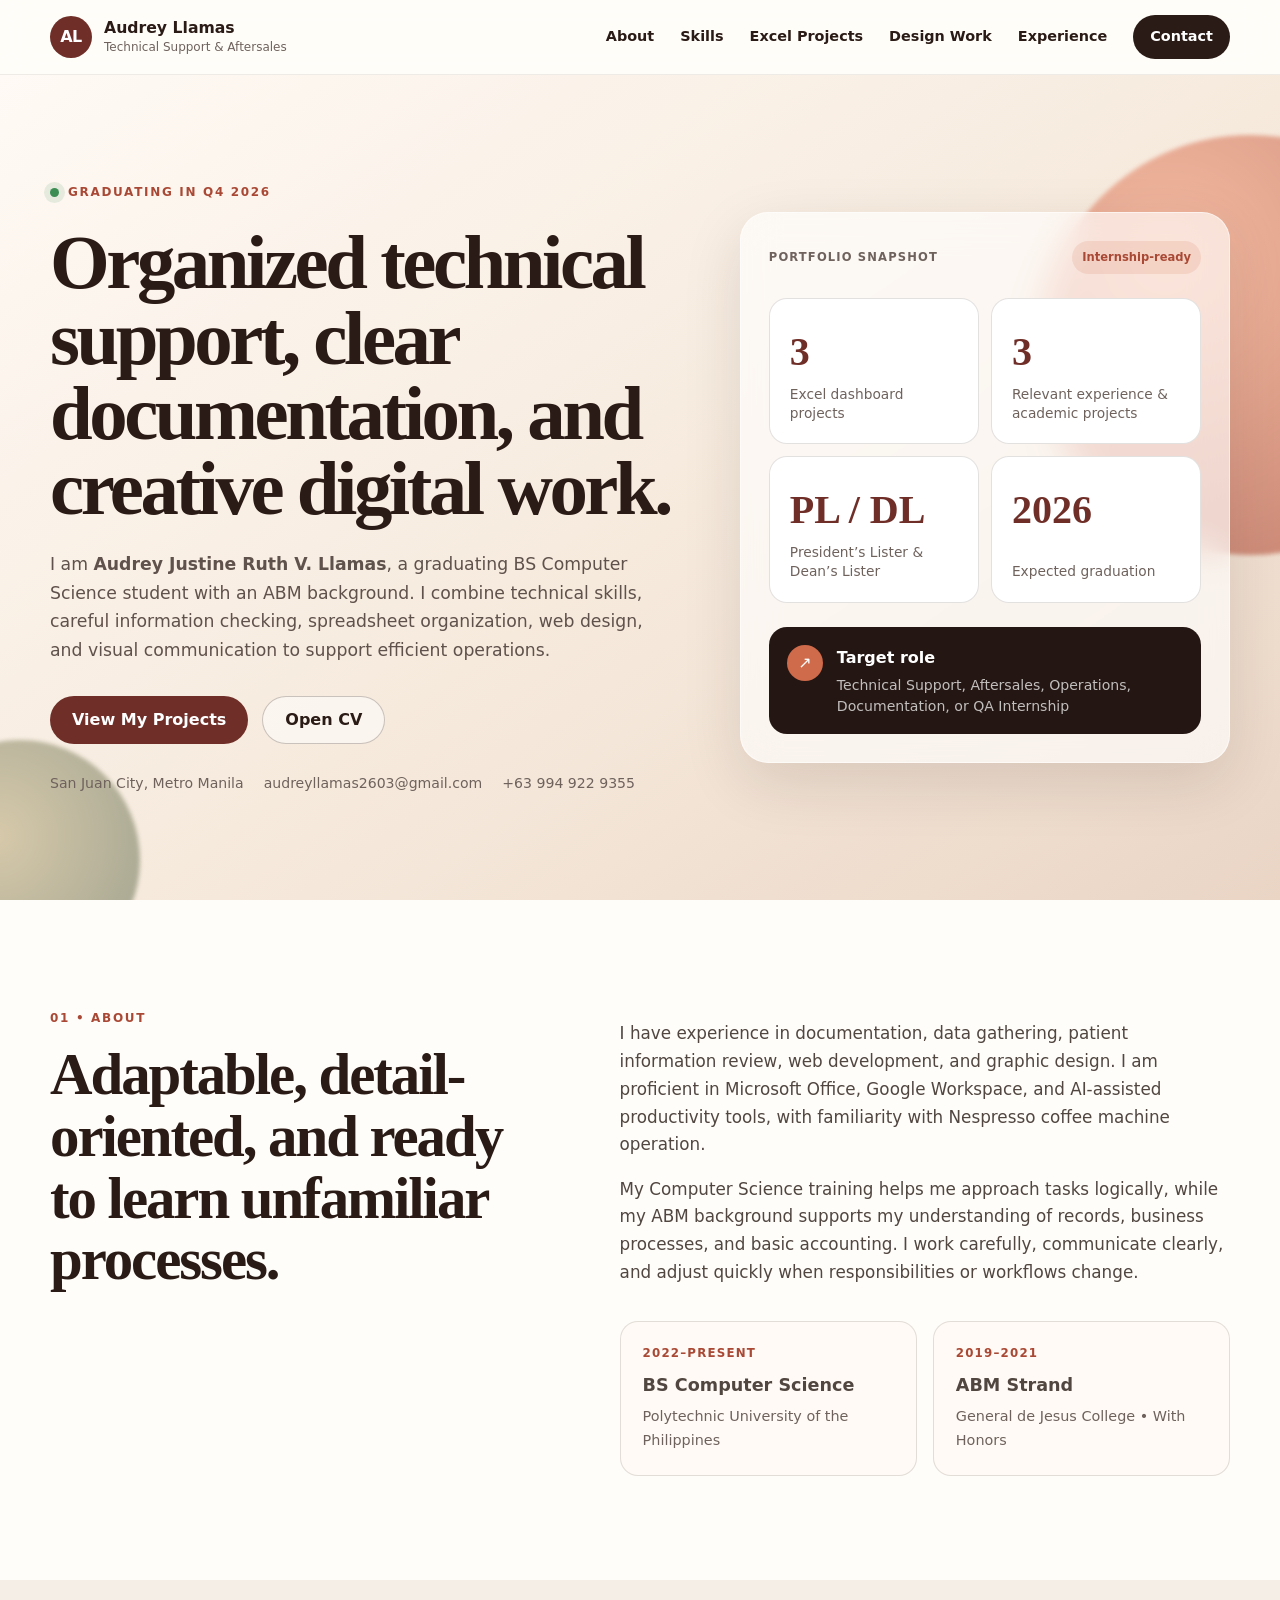
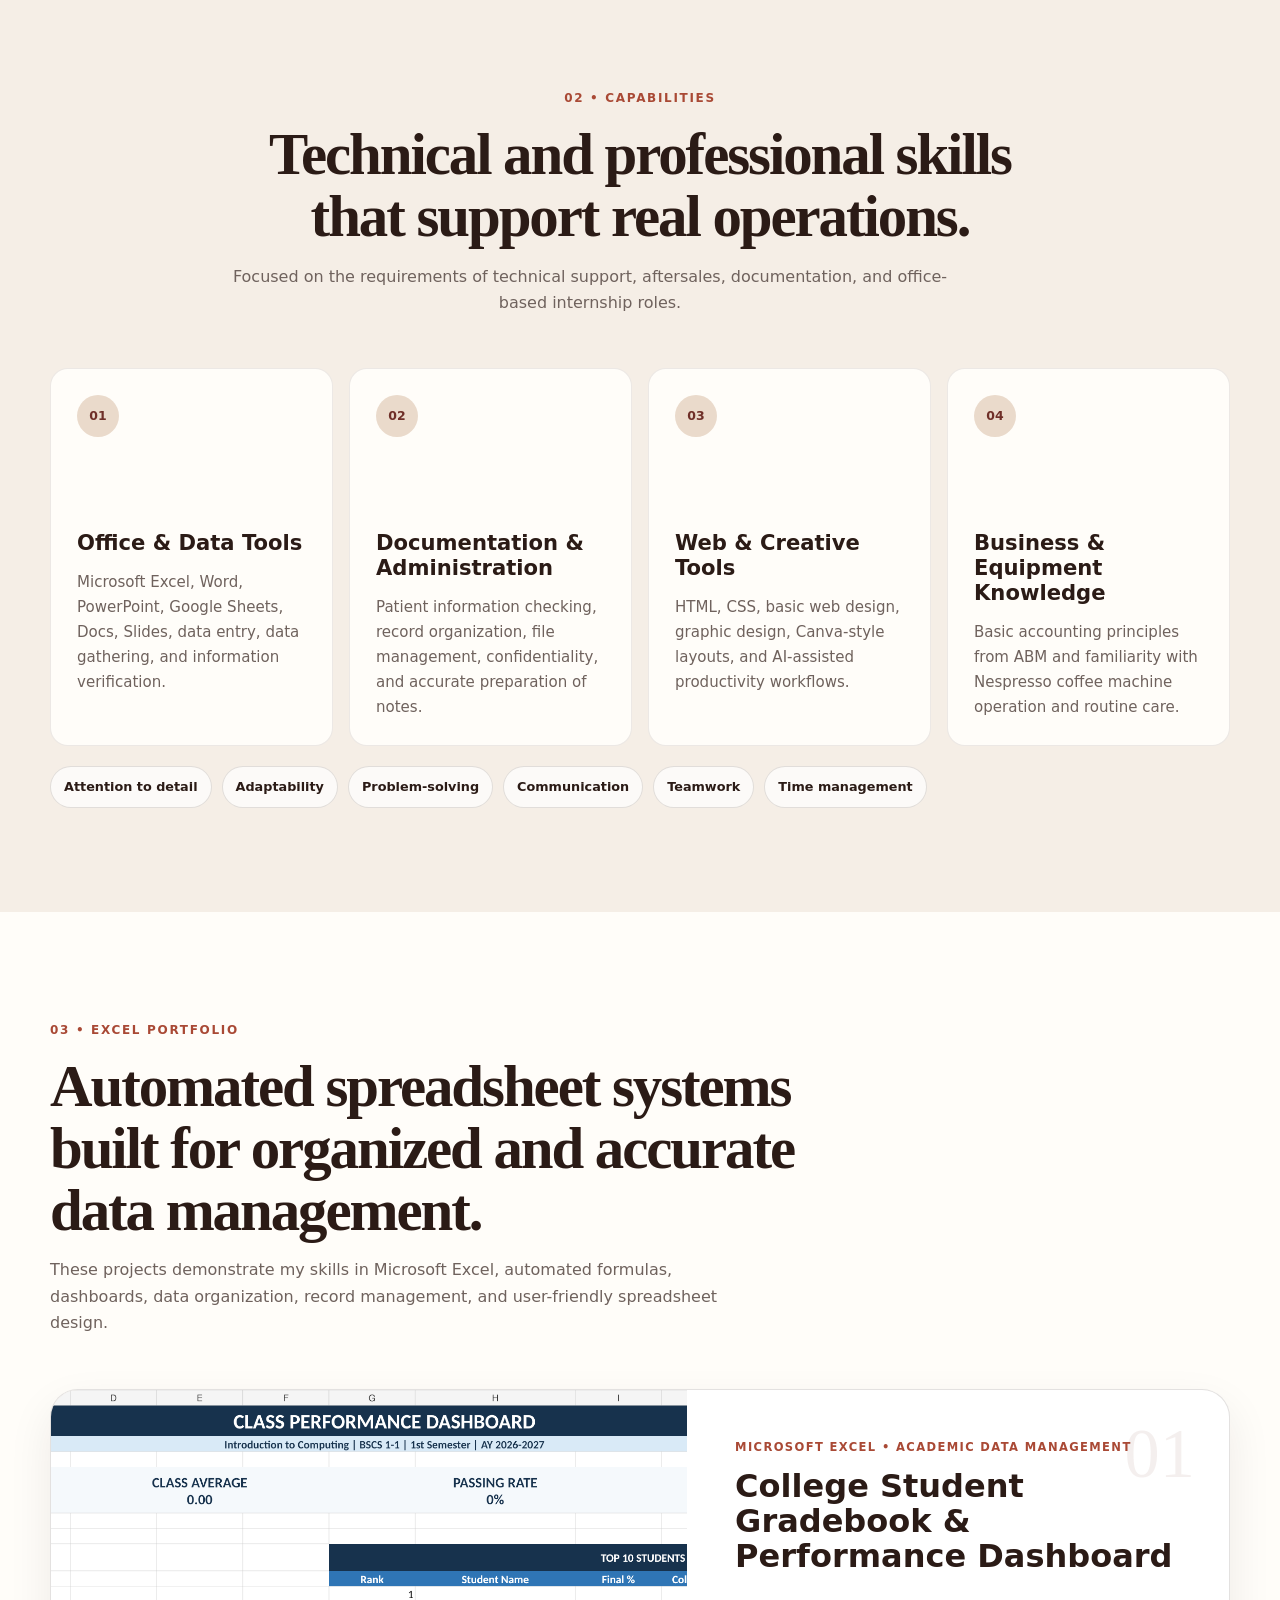
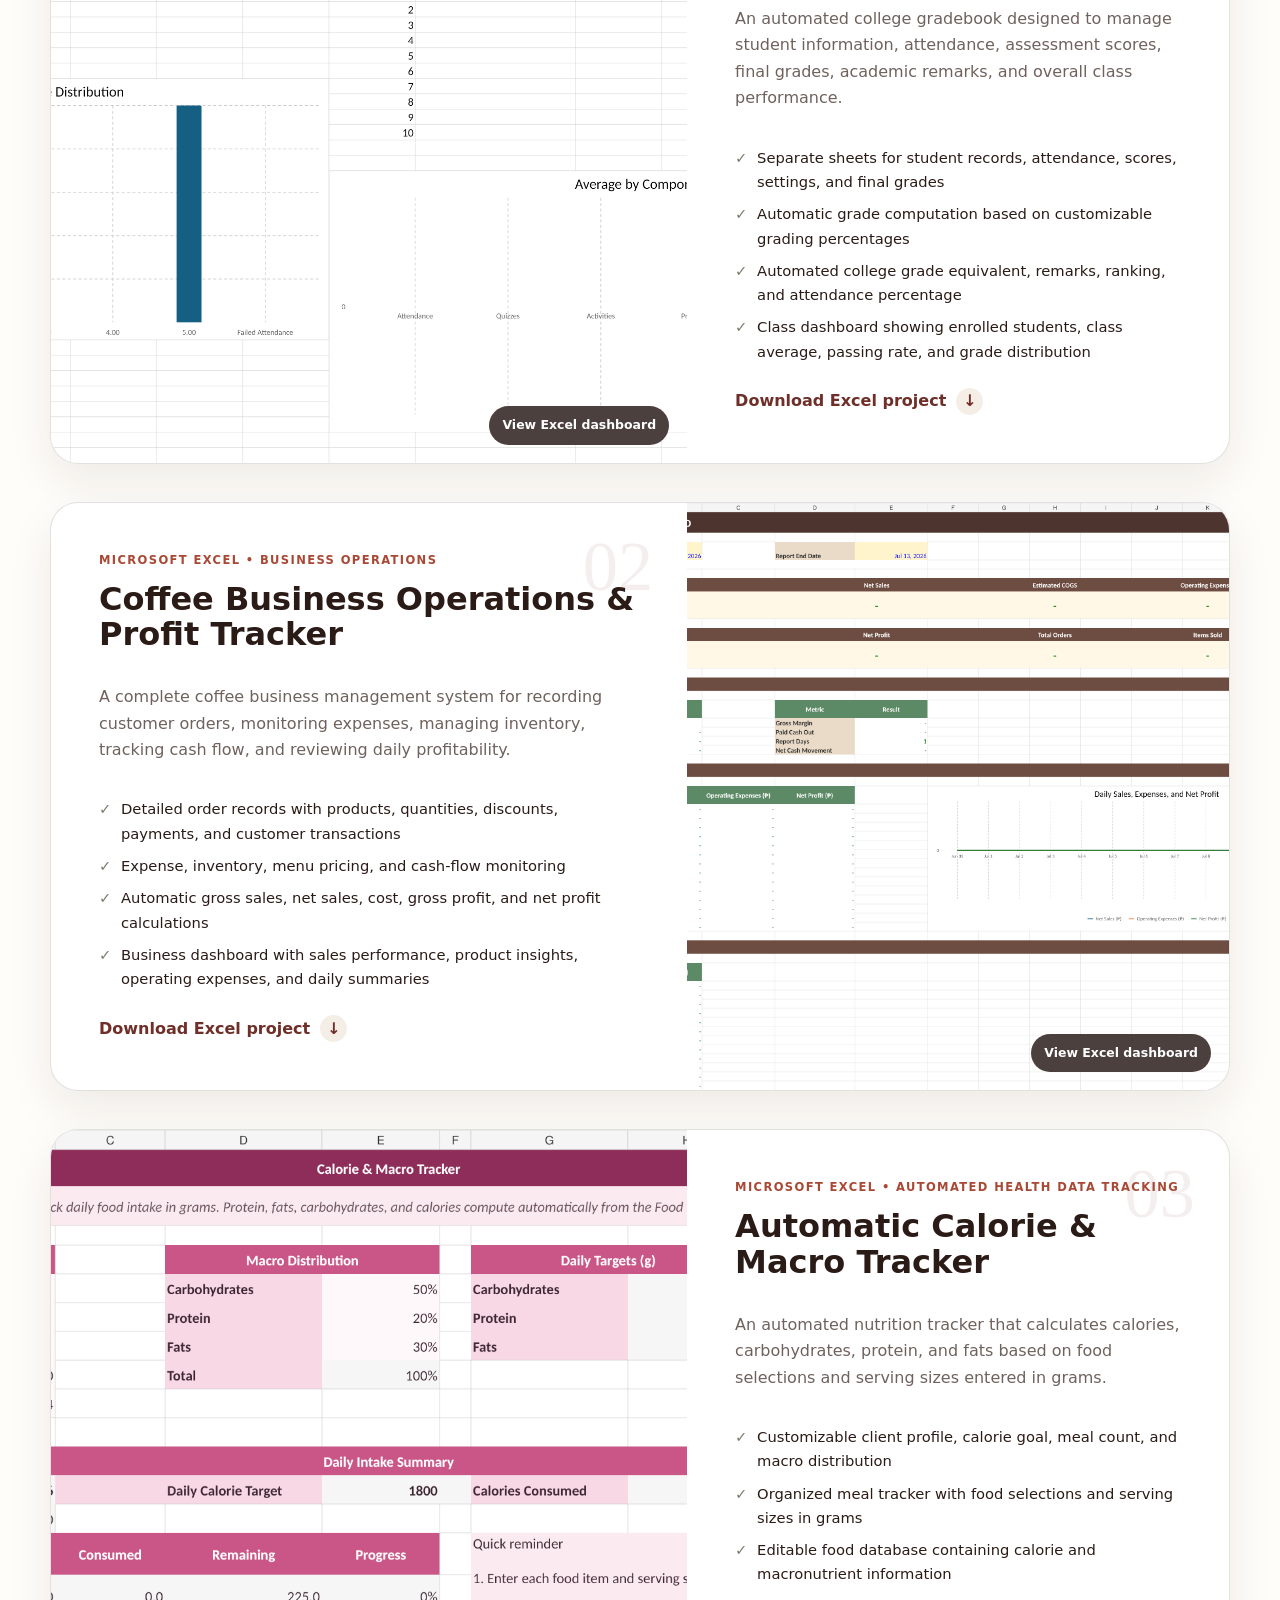
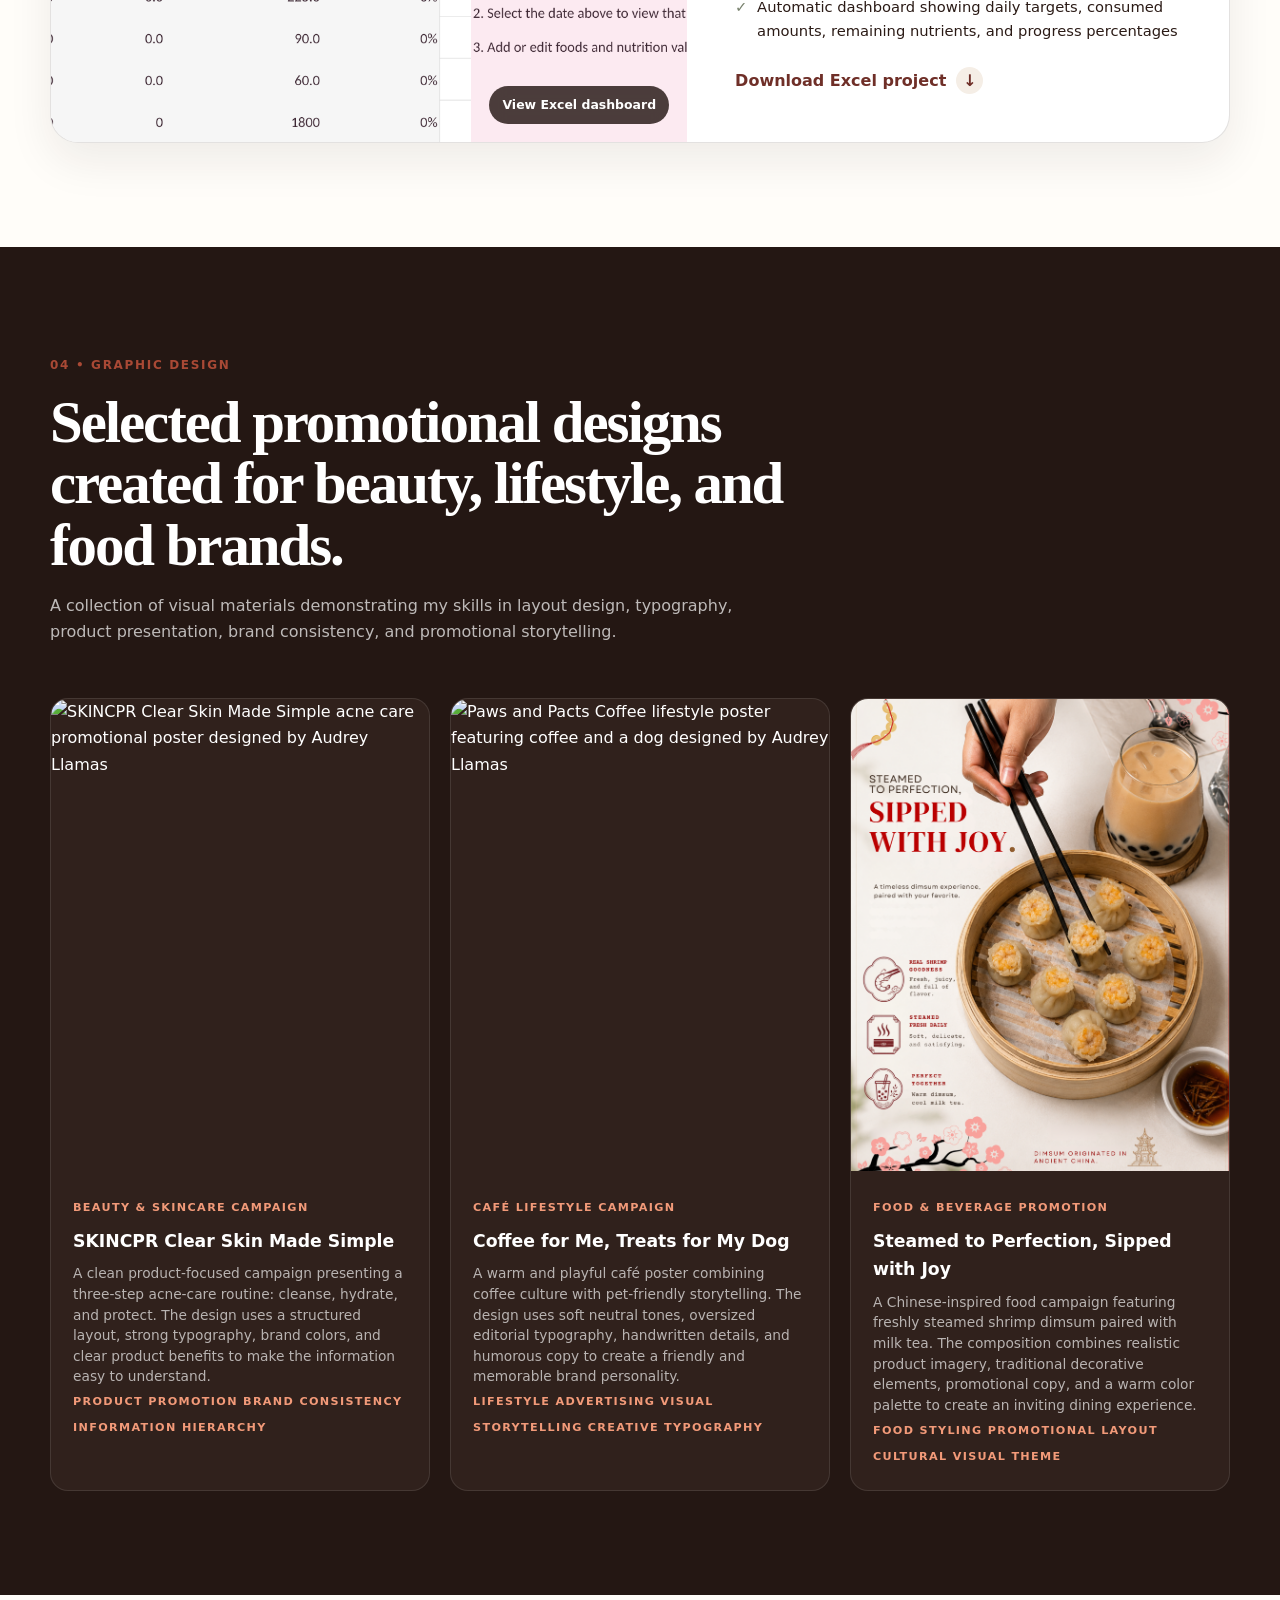
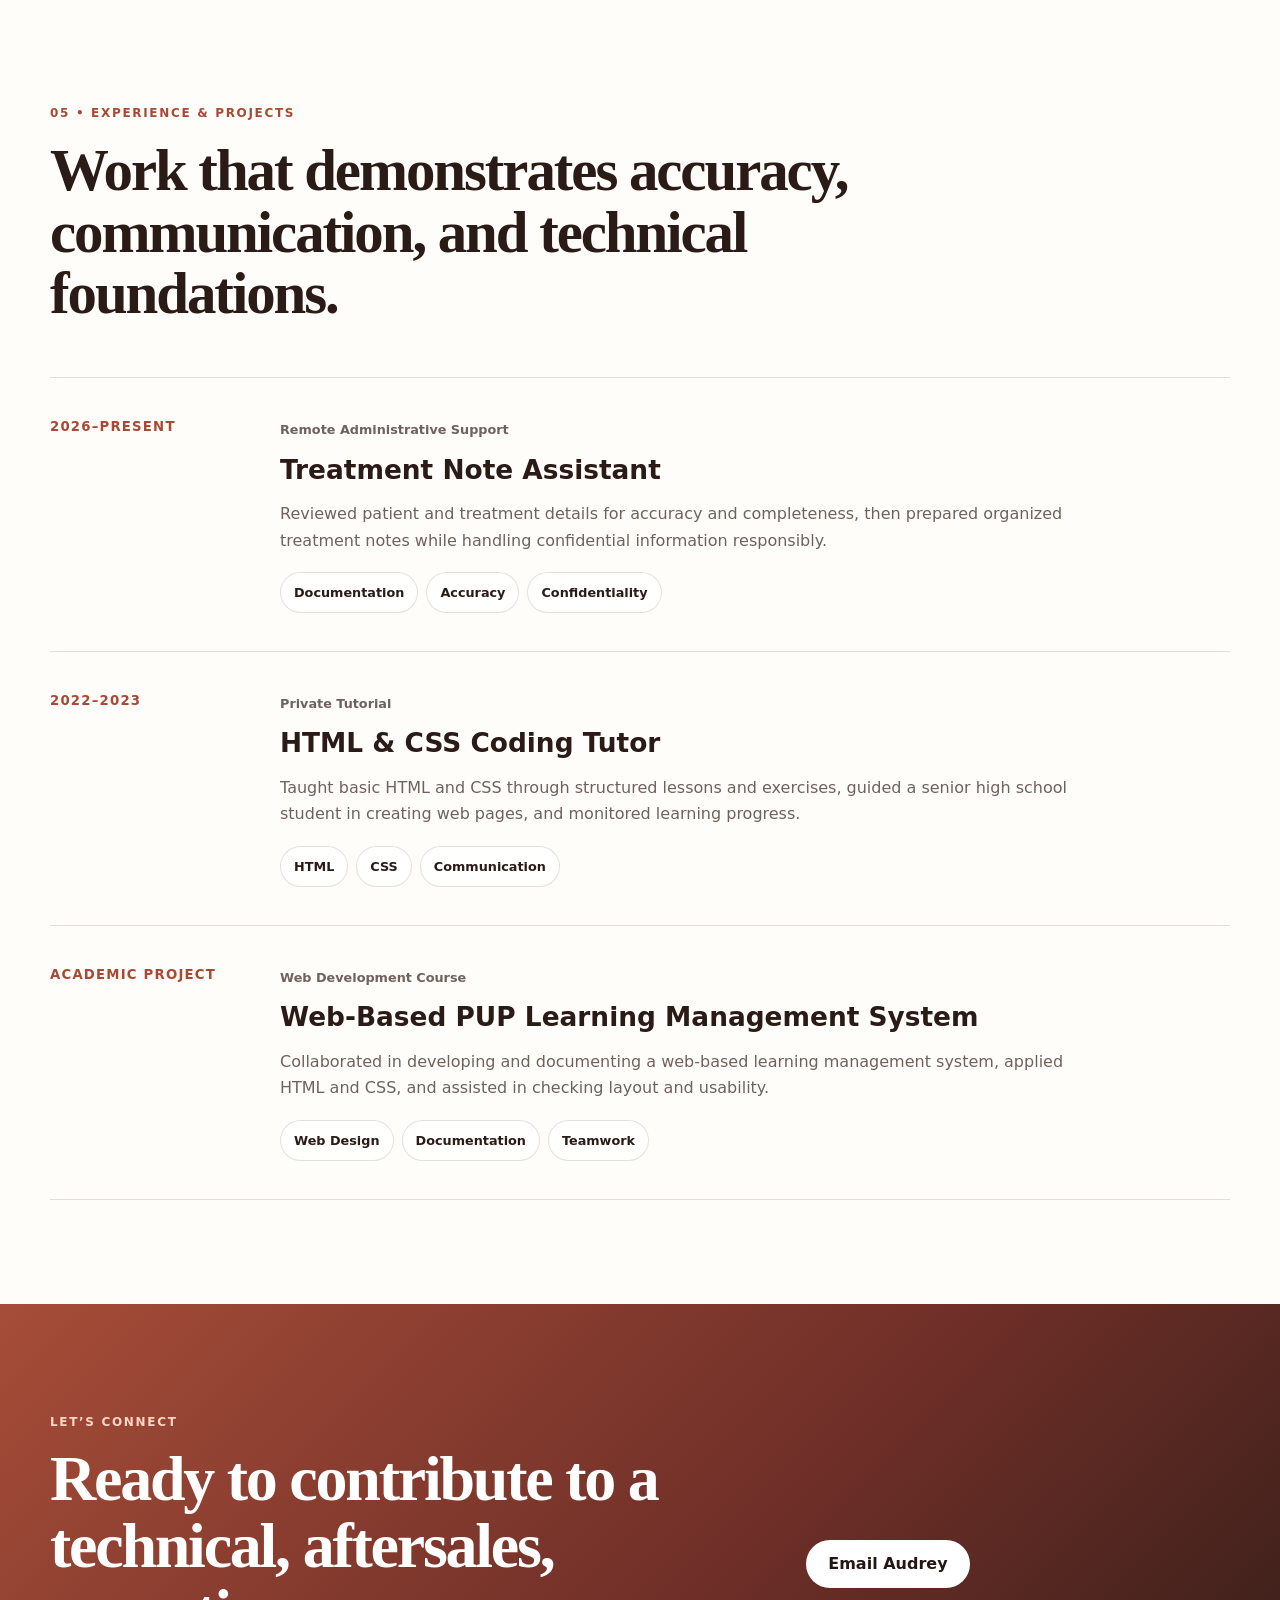
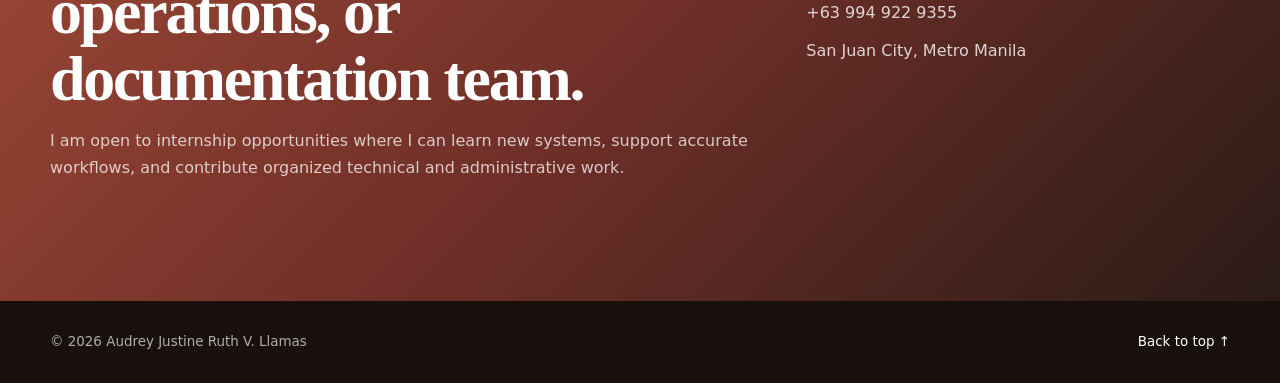
==== index.html @ bfdd2834 "Add files via upload" ====
<!doctype html>
<html lang="en">
<head>
  <meta charset="utf-8" />
  <meta name="viewport" content="width=device-width, initial-scale=1" />
  <meta name="description" content="Portfolio of Audrey Justine Ruth V. Llamas, a graduating BS Computer Science student focused on technical support, documentation, Excel dashboards, web design, and aftersales operations." />
  <meta name="theme-color" content="#6f2f28" />
  <title>Audrey Llamas | Technical Support & Aftersales Portfolio</title>
  <link rel="icon" href="assets/favicon.svg" type="image/svg+xml" />
  <link rel="stylesheet" href="styles.css" />
</head>
<body>
  <a class="skip-link" href="#main">Skip to content</a>

  <header class="site-header" id="top">
    <nav class="nav container" aria-label="Primary navigation">
      <a class="brand" href="#top" aria-label="Audrey Llamas home">
        <span class="brand-mark">AL</span>
        <span class="brand-copy">
          <strong>Audrey Llamas</strong>
          <small>Technical Support & Aftersales</small>
        </span>
      </a>

      <button class="menu-button" type="button" aria-expanded="false" aria-controls="nav-links">
        <span></span><span></span><span></span>
        <span class="sr-only">Open menu</span>
      </button>

      <div class="nav-links" id="nav-links">
        <a href="#about">About</a>
        <a href="#skills">Skills</a>
        <a href="#excel-projects">Excel Projects</a>
        <a href="#design-work">Design Work</a>
        <a href="#experience">Experience</a>
        <a class="nav-cta" href="#contact">Contact</a>
      </div>
    </nav>
  </header>

  <main id="main">
    <section class="hero section">
      <div class="hero-orb hero-orb-one"></div>
      <div class="hero-orb hero-orb-two"></div>
      <div class="container hero-grid">
        <div class="hero-copy reveal">
          <div class="eyebrow"><span class="status-dot"></span> Graduating in Q4 2026</div>
          <h1>Organized technical support, clear documentation, and creative digital work.</h1>
          <p class="hero-lead">
            I am <strong>Audrey Justine Ruth V. Llamas</strong>, a graduating BS Computer Science student with an ABM background. I combine technical skills, careful information checking, spreadsheet organization, web design, and visual communication to support efficient operations.
          </p>
          <div class="hero-actions">
            <a class="button button-primary" href="#excel-projects">View My Projects</a>
            <a class="button button-secondary" href="my cv_llamas.png">Open CV</a>
          </div>
          <div class="hero-meta" aria-label="Contact information">
            <span>San Juan City, Metro Manila</span>
            <a href="mailto:audreyllamas2603@gmail.com">audreyllamas2603@gmail.com</a>
            <a href="tel:+639949229355">+63 994 922 9355</a>
          </div>
        </div>

        <aside class="hero-panel reveal" aria-label="Portfolio highlights">
          <div class="panel-topline">
            <span>PORTFOLIO SNAPSHOT</span>
            <span class="mini-badge">Internship-ready</span>
          </div>
          <div class="metric-grid">
            <article>
              <strong>3</strong>
              <span>Excel dashboard projects</span>
            </article>
            <article>
              <strong>3</strong>
              <span>Relevant experience & academic projects</span>
            </article>
            <article>
              <strong>PL / DL</strong>
              <span>President’s Lister & Dean’s Lister</span>
            </article>
            <article>
              <strong>2026</strong>
              <span>Expected graduation</span>
            </article>
          </div>
          <div class="panel-note">
            <span class="panel-note-icon">↗</span>
            <div>
              <strong>Target role</strong>
              <p>Technical Support, Aftersales, Operations, Documentation, or QA Internship</p>
            </div>
          </div>
        </aside>
      </div>
    </section>

    <section class="section" id="about">
      <div class="container two-column">
        <div class="section-heading reveal">
          <span class="kicker">01 • About</span>
          <h2>Adaptable, detail-oriented, and ready to learn unfamiliar processes.</h2>
        </div>
        <div class="about-content reveal">
          <p>
            I have experience in documentation, data gathering, patient information review, web development, and graphic design. I am proficient in Microsoft Office, Google Workspace, and AI-assisted productivity tools, with familiarity with Nespresso coffee machine operation.
          </p>
          <p>
            My Computer Science training helps me approach tasks logically, while my ABM background supports my understanding of records, business processes, and basic accounting. I work carefully, communicate clearly, and adjust quickly when responsibilities or workflows change.
          </p>
          <div class="education-strip">
            <div>
              <span>2022–Present</span>
              <strong>BS Computer Science</strong>
              <p>Polytechnic University of the Philippines</p>
            </div>
            <div>
              <span>2019–2021</span>
              <strong>ABM Strand</strong>
              <p>General de Jesus College • With Honors</p>
            </div>
          </div>
        </div>
      </div>
    </section>

    <section class="section section-tinted" id="skills">
      <div class="container">
        <div class="section-heading centered reveal">
          <span class="kicker">02 • Capabilities</span>
          <h2>Technical and professional skills that support real operations.</h2>
          <p>Focused on the requirements of technical support, aftersales, documentation, and office-based internship roles.</p>
        </div>

        <div class="skills-grid">
          <article class="skill-card reveal">
            <span class="skill-number">01</span>
            <h3>Office & Data Tools</h3>
            <p>Microsoft Excel, Word, PowerPoint, Google Sheets, Docs, Slides, data entry, data gathering, and information verification.</p>
          </article>
          <article class="skill-card reveal">
            <span class="skill-number">02</span>
            <h3>Documentation & Administration</h3>
            <p>Patient information checking, record organization, file management, confidentiality, and accurate preparation of notes.</p>
          </article>
          <article class="skill-card reveal">
            <span class="skill-number">03</span>
            <h3>Web & Creative Tools</h3>
            <p>HTML, CSS, basic web design, graphic design, Canva-style layouts, and AI-assisted productivity workflows.</p>
          </article>
          <article class="skill-card reveal">
            <span class="skill-number">04</span>
            <h3>Business & Equipment Knowledge</h3>
            <p>Basic accounting principles from ABM and familiarity with Nespresso coffee machine operation and routine care.</p>
          </article>
        </div>

        <div class="competency-row reveal" aria-label="Core competencies">
          <span>Attention to detail</span>
          <span>Adaptability</span>
          <span>Problem-solving</span>
          <span>Communication</span>
          <span>Teamwork</span>
          <span>Time management</span>
        </div>
      </div>
    </section>

  <section class="section" id="excel-projects">
  <div class="container">

    <div class="section-heading reveal">
      <span class="kicker">03 • Excel Portfolio</span>

      <h2>
        Automated spreadsheet systems built for organized and accurate
        data management.
      </h2>

      <p>
        These projects demonstrate my skills in Microsoft Excel, automated
        formulas, dashboards, data organization, record management, and
        user-friendly spreadsheet design.
      </p>
    </div>

    <div class="project-stack">

      <!-- PROJECT 1: STUDENT GRADEBOOK -->
      <article class="project-card reveal">

        <a
          class="project-visual"
          href="student-preview.png"
          data-lightbox
          data-title="College Student Gradebook and Class Performance Dashboard"
        >
          <img
            src="student-preview.png"
            alt="College Student Gradebook and Class Performance Dashboard"
            loading="lazy"
          />

          <span class="visual-hint">View Excel dashboard</span>
        </a>

        <div class="project-copy">

          <div class="project-index">01</div>

          <span class="project-type">
            Microsoft Excel • Academic Data Management
          </span>

          <h3>College Student Gradebook & Performance Dashboard</h3>

          <p>
            An automated college gradebook designed to manage student
            information, attendance, assessment scores, final grades,
            academic remarks, and overall class performance.
          </p>

          <ul class="feature-list">
            <li>
              Separate sheets for student records, attendance, scores,
              settings, and final grades
            </li>

            <li>
              Automatic grade computation based on customizable grading
              percentages
            </li>

            <li>
              Automated college grade equivalent, remarks, ranking, and
              attendance percentage
            </li>

            <li>
              Class dashboard showing enrolled students, class average,
              passing rate, and grade distribution
            </li>
          </ul>

          <div class="project-actions">
            <a
              class="text-link"
              href="student.xlsx"
              download="student.xlsx"
            >
              Download Excel project
              <span aria-hidden="true">↓</span>
            </a>
          </div>

        </div>
      </article>

      <!-- PROJECT 2: COFFEE BUSINESS TRACKER -->
      <article class="project-card project-card-reverse reveal">

        <a
          class="project-visual"
          href="coffee-preview.png"
          data-lightbox
          data-title="Coffee Business Operations and Profit Dashboard"
        >
          <img
            src="coffee-preview.png"
            alt="Coffee Business Operations and Profit Dashboard"
            loading="lazy"
          />

          <span class="visual-hint">View Excel dashboard</span>
        </a>

        <div class="project-copy">

          <div class="project-index">02</div>

          <span class="project-type">
            Microsoft Excel • Business Operations
          </span>

          <h3>Coffee Business Operations & Profit Tracker</h3>

          <p>
            A complete coffee business management system for recording
            customer orders, monitoring expenses, managing inventory,
            tracking cash flow, and reviewing daily profitability.
          </p>

          <ul class="feature-list">
            <li>
              Detailed order records with products, quantities, discounts,
              payments, and customer transactions
            </li>

            <li>
              Expense, inventory, menu pricing, and cash-flow monitoring
            </li>

            <li>
              Automatic gross sales, net sales, cost, gross profit, and
              net profit calculations
            </li>

            <li>
              Business dashboard with sales performance, product insights,
              operating expenses, and daily summaries
            </li>
          </ul>

          <div class="project-actions">
            <a
              class="text-link"
              href="coffee.xlsx"
              download="coffee.xlsx"
            >
              Download Excel project
              <span aria-hidden="true">↓</span>
            </a>
          </div>

        </div>
      </article>

      <!-- PROJECT 3: CALORIE AND MACRO TRACKER -->
      <article class="project-card reveal">

        <a
          class="project-visual"
          href="calorie-preview.png"
          data-lightbox
          data-title="Automatic Calorie and Macro Tracker"
        >
          <img
            src="calorie-preview.png"
            alt="Automatic Calorie and Macro Tracker Dashboard"
            loading="lazy"
          />

          <span class="visual-hint">View Excel dashboard</span>
        </a>

        <div class="project-copy">

          <div class="project-index">03</div>

          <span class="project-type">
            Microsoft Excel • Automated Health Data Tracking
          </span>

          <h3>Automatic Calorie & Macro Tracker</h3>

          <p>
            An automated nutrition tracker that calculates calories,
            carbohydrates, protein, and fats based on food selections
            and serving sizes entered in grams.
          </p>

          <ul class="feature-list">
            <li>
              Customizable client profile, calorie goal, meal count, and
              macro distribution
            </li>

            <li>
              Organized meal tracker with food selections and serving sizes
              in grams
            </li>

            <li>
              Editable food database containing calorie and macronutrient
              information
            </li>

            <li>
              Automatic dashboard showing daily targets, consumed amounts,
              remaining nutrients, and progress percentages
            </li>
          </ul>

          <div class="project-actions">
            <a
              class="text-link"
              href="calorie.xlsx"
              download="calorie.xlsx"
            >
              Download Excel project
              <span aria-hidden="true">↓</span>
            </a>
          </div>

        </div>
      </article>

    </div>
  </div>
</section>

    <section class="section section-dark" id="design-work">
  <div class="container">

    <div class="section-heading light reveal">
      <span class="kicker">04 • Graphic Design</span>

      <h2>Selected promotional designs created for beauty, lifestyle, and food brands.</h2>

      <p>
        A collection of visual materials demonstrating my skills in layout design,
        typography, product presentation, brand consistency, and promotional storytelling.
      </p>
    </div>

    <div class="design-grid">

      <!-- DESIGN 1: SKINCPR -->
      <figure class="design-card reveal">
        <a
          href="skincpr.png"
          data-lightbox
          data-title="SKINCPR Acne Care Product Campaign"
        >
          <img
            src="skincpr.png"
            alt="SKINCPR Clear Skin Made Simple acne care promotional poster designed by Audrey Llamas"
            loading="lazy"
          />
        </a>

        <figcaption>
          <span>Beauty & Skincare Campaign</span>

          <strong>SKINCPR Clear Skin Made Simple</strong>

          <p>
            A clean product-focused campaign presenting a three-step acne-care routine:
            cleanse, hydrate, and protect. The design uses a structured layout, strong
            typography, brand colors, and clear product benefits to make the information
            easy to understand.
          </p>

          <div class="design-tags">
            <span>Product Promotion</span>
            <span>Brand Consistency</span>
            <span>Information Hierarchy</span>
          </div>
        </figcaption>
      </figure>

      <!-- DESIGN 2: COFFEE AND DOG -->
      <figure class="design-card reveal">
        <a
          href="dog.png"
          data-lightbox
          data-title="Paws & Pacts Coffee Lifestyle Poster"
        >
          <img
            src="dog.png"
            alt="Paws and Pacts Coffee lifestyle poster featuring coffee and a dog designed by Audrey Llamas"
            loading="lazy"
          />
        </a>

        <figcaption>
          <span>Café Lifestyle Campaign</span>

          <strong>Coffee for Me, Treats for My Dog</strong>

          <p>
            A warm and playful café poster combining coffee culture with pet-friendly
            storytelling. The design uses soft neutral tones, oversized editorial
            typography, handwritten details, and humorous copy to create a friendly
            and memorable brand personality.
          </p>

          <div class="design-tags">
            <span>Lifestyle Advertising</span>
            <span>Visual Storytelling</span>
            <span>Creative Typography</span>
          </div>
        </figcaption>
      </figure>

      <!-- DESIGN 3: DIMSUM AND MILK TEA -->
      <figure class="design-card reveal">
        <a
          href="dimsum.png"
          data-lightbox
          data-title="Steamed to Perfection, Sipped with Joy"
        >
          <img
            src="dimsum.png"
            alt="Dimsum and milk tea food promotion poster designed by Audrey Llamas"
            loading="lazy"
          />
        </a>

        <figcaption>
          <span>Food & Beverage Promotion</span>

          <strong>Steamed to Perfection, Sipped with Joy</strong>

          <p>
            A Chinese-inspired food campaign featuring freshly steamed shrimp dimsum
            paired with milk tea. The composition combines realistic product imagery,
            traditional decorative elements, promotional copy, and a warm color palette
            to create an inviting dining experience.
          </p>

          <div class="design-tags">
            <span>Food Styling</span>
            <span>Promotional Layout</span>
            <span>Cultural Visual Theme</span>
          </div>
        </figcaption>
      </figure>

    </div>
  </div>
</section>

    <section class="section" id="experience">
      <div class="container">
        <div class="section-heading reveal">
          <span class="kicker">05 • Experience & Projects</span>
          <h2>Work that demonstrates accuracy, communication, and technical foundations.</h2>
        </div>

        <div class="timeline">
          <article class="timeline-item reveal">
            <div class="timeline-date">2026–Present</div>
            <div class="timeline-content">
              <span class="timeline-label">Remote Administrative Support</span>
              <h3>Treatment Note Assistant</h3>
              <p>Reviewed patient and treatment details for accuracy and completeness, then prepared organized treatment notes while handling confidential information responsibly.</p>
              <div class="tag-list"><span>Documentation</span><span>Accuracy</span><span>Confidentiality</span></div>
            </div>
          </article>

          <article class="timeline-item reveal">
            <div class="timeline-date">2022–2023</div>
            <div class="timeline-content">
              <span class="timeline-label">Private Tutorial</span>
              <h3>HTML & CSS Coding Tutor</h3>
              <p>Taught basic HTML and CSS through structured lessons and exercises, guided a senior high school student in creating web pages, and monitored learning progress.</p>
              <div class="tag-list"><span>HTML</span><span>CSS</span><span>Communication</span></div>
            </div>
          </article>

          <article class="timeline-item reveal">
            <div class="timeline-date">Academic Project</div>
            <div class="timeline-content">
              <span class="timeline-label">Web Development Course</span>
              <h3>Web-Based PUP Learning Management System</h3>
              <p>Collaborated in developing and documenting a web-based learning management system, applied HTML and CSS, and assisted in checking layout and usability.</p>
              <div class="tag-list"><span>Web Design</span><span>Documentation</span><span>Teamwork</span></div>
            </div>
          </article>
        </div>
      </div>
    </section>

    <section class="section section-cta" id="contact">
      <div class="container contact-card reveal">
        <div>
          <span class="kicker">Let’s connect</span>
          <h2>Ready to contribute to a technical, aftersales, operations, or documentation team.</h2>
          <p>I am open to internship opportunities where I can learn new systems, support accurate workflows, and contribute organized technical and administrative work.</p>
        </div>
        <div class="contact-actions">
          <a class="button button-light" href="mailto:audreyllamas2603@gmail.com?subject=Internship%20Opportunity%20for%20Audrey%20Llamas">Email Audrey</a>
          <a class="contact-line" href="tel:+639949229355">+63 994 922 9355</a>
          <span class="contact-line">San Juan City, Metro Manila</span>
        </div>
      </div>
    </section>
  </main>

  <footer class="footer">
    <div class="container footer-inner">
      <p>© <span id="year"></span> Audrey Justine Ruth V. Llamas</p>
      <a href="#top">Back to top ↑</a>
    </div>
  </footer>

  <div class="lightbox" id="lightbox" aria-hidden="true" role="dialog" aria-modal="true" aria-label="Image preview">
    <button class="lightbox-close" type="button" aria-label="Close image preview">×</button>
    <figure>
      <img src="" alt="" />
      <figcaption></figcaption>
    </figure>
  </div>

  <script src="script.js"></script>
</body>
</html>
---- styles.css ----
:root {
  --ink: #2b1b16;
  --muted: #6f625d;
  --paper: #fffdf9;
  --cream: #f5eee6;
  --sand: #eadacb;
  --coral: #cf6a4a;
  --coral-dark: #a94935;
  --burgundy: #6f2f28;
  --espresso: #241713;
  --sage: #77806c;
  --white: #ffffff;
  --line: rgba(43, 27, 22, 0.13);
  --shadow: 0 20px 60px rgba(43, 27, 22, 0.12);
  --radius-lg: 28px;
  --radius-md: 18px;
  --radius-sm: 12px;
  --container: 1180px;
}

* { box-sizing: border-box; }
html { scroll-behavior: smooth; }
body {
  margin: 0;
  color: var(--ink);
  background: var(--paper);
  font-family: Inter, ui-sans-serif, system-ui, -apple-system, BlinkMacSystemFont, "Segoe UI", sans-serif;
  line-height: 1.65;
  -webkit-font-smoothing: antialiased;
}
img { max-width: 100%; display: block; }
a { color: inherit; text-decoration: none; }
button, input, textarea { font: inherit; }

.sr-only {
  position: absolute;
  width: 1px;
  height: 1px;
  padding: 0;
  margin: -1px;
  overflow: hidden;
  clip: rect(0, 0, 0, 0);
  white-space: nowrap;
  border: 0;
}
.skip-link {
  position: fixed;
  left: 16px;
  top: -100px;
  z-index: 1000;
  background: var(--espresso);
  color: var(--white);
  padding: 10px 16px;
  border-radius: 8px;
}
.skip-link:focus { top: 16px; }

.container { width: min(var(--container), calc(100% - 40px)); margin-inline: auto; }
.section { position: relative; padding: 104px 0; overflow: clip; }
.section-tinted { background: var(--cream); }
.section-dark { background: var(--espresso); color: var(--white); }

.site-header {
  position: sticky;
  top: 0;
  z-index: 100;
  border-bottom: 1px solid rgba(43, 27, 22, 0.08);
  background: color-mix(in srgb, var(--paper) 86%, transparent);
  backdrop-filter: blur(16px);
}
.skill-card {
  position: relative;
  min-height: 0;
  padding: 28px;
  border-radius: var(--radius-md);
  background: var(--paper);
  border: 1px solid rgba(43, 27, 22, 0.09);
  display: flex;
  flex-direction: column;
  align-items: flex-start;
  transition: transform 220ms ease, box-shadow 220ms ease;
}

.skill-number {
  margin-bottom: 24px;
}

.skill-card h3 {
  margin: 0 0 14px;
  font-size: 1.32rem;
  line-height: 1.18;
}

.skill-card p {
  margin: 0;
  color: var(--muted);
  font-size: 0.94rem;
}
.nav { min-height: 74px; display: flex; align-items: center; justify-content: space-between; gap: 28px; }
.brand { display: inline-flex; align-items: center; gap: 12px; }
.brand-mark {
  width: 42px;
  height: 42px;
  display: grid;
  place-items: center;
  border-radius: 50%;
  background: var(--burgundy);
  color: var(--white);
  font-weight: 800;
  letter-spacing: -0.04em;
}
.brand-copy { display: grid; line-height: 1.15; }
.brand-copy strong { font-size: 0.98rem; }
.brand-copy small { margin-top: 4px; color: var(--muted); font-size: 0.75rem; }
.nav-links { display: flex; align-items: center; gap: 26px; font-size: 0.9rem; font-weight: 650; }
.nav-links a { position: relative; }
.nav-links a:not(.nav-cta)::after {
  content: "";
  position: absolute;
  left: 0;
  right: 100%;
  bottom: -7px;
  height: 2px;
  background: var(--coral);
  transition: right 220ms ease;
}
.nav-links a:hover::after, .nav-links a.active::after { right: 0; }
.nav-cta { padding: 10px 17px; border-radius: 999px; background: var(--ink); color: var(--white); }
.menu-button { display: none; border: 0; background: transparent; padding: 8px; cursor: pointer; }
.menu-button span:not(.sr-only) { display: block; width: 24px; height: 2px; margin: 5px 0; background: var(--ink); }

.hero { min-height: 760px; display: grid; align-items: center; background: linear-gradient(145deg, #fffaf5 0%, #f5e8da 60%, #ead5c5 100%); }
.hero-grid { position: relative; z-index: 2; display: grid; grid-template-columns: 1.12fr 0.88fr; gap: 66px; align-items: center; }
.hero-orb { position: absolute; border-radius: 50%; filter: blur(2px); opacity: 0.65; }
.hero-orb-one { width: 420px; height: 420px; right: -180px; top: 60px; background: radial-gradient(circle at 30% 30%, #f6a383, #a94a38); }
.hero-orb-two { width: 240px; height: 240px; left: -100px; bottom: -80px; background: radial-gradient(circle at 40% 40%, #c6b78e, #6f7a64); }
.eyebrow, .kicker {
  display: inline-flex;
  align-items: center;
  gap: 9px;
  color: var(--coral-dark);
  text-transform: uppercase;
  letter-spacing: 0.14em;
  font-size: 0.75rem;
  font-weight: 800;
}
.status-dot { width: 9px; height: 9px; border-radius: 50%; background: #3b8d54; box-shadow: 0 0 0 6px rgba(59, 141, 84, 0.12); }
.hero h1 { margin: 20px 0 24px; max-width: 850px; font-family: Georgia, "Times New Roman", serif; font-size: clamp(3.2rem, 6vw, 6.15rem); line-height: 0.98; letter-spacing: -0.045em; font-weight: 650; }
.hero-lead { max-width: 700px; color: #5f514b; font-size: 1.08rem; }
.hero-actions { display: flex; flex-wrap: wrap; gap: 14px; margin: 32px 0 28px; }
.button { display: inline-flex; justify-content: center; align-items: center; min-height: 48px; padding: 0 22px; border-radius: 999px; font-weight: 800; transition: transform 180ms ease, box-shadow 180ms ease, background 180ms ease; }
.button:hover { transform: translateY(-2px); box-shadow: 0 12px 30px rgba(43, 27, 22, 0.16); }
.button-primary { background: var(--burgundy); color: var(--white); }
.button-secondary { border: 1px solid rgba(43, 27, 22, 0.24); background: rgba(255,255,255,0.52); }
.button-light { background: var(--white); color: var(--espresso); }
.hero-meta { display: flex; flex-wrap: wrap; gap: 8px 20px; color: var(--muted); font-size: 0.88rem; }
.hero-meta a:hover { color: var(--coral-dark); }

.hero-panel { position: relative; padding: 28px; border: 1px solid rgba(255,255,255,0.56); border-radius: var(--radius-lg); background: rgba(255,255,255,0.62); backdrop-filter: blur(18px); box-shadow: var(--shadow); }
.panel-topline { display: flex; justify-content: space-between; align-items: center; gap: 12px; color: var(--muted); font-size: 0.72rem; font-weight: 800; letter-spacing: 0.1em; }
.mini-badge { padding: 7px 10px; border-radius: 999px; background: rgba(207,106,74,0.14); color: var(--coral-dark); letter-spacing: 0; }
.metric-grid { display: grid; grid-template-columns: 1fr 1fr; gap: 12px; margin: 24px 0; }
.metric-grid article { min-height: 140px; padding: 20px; display: flex; flex-direction: column; justify-content: space-between; border-radius: var(--radius-md); background: var(--white); border: 1px solid var(--line); }
.metric-grid strong { font-family: Georgia, "Times New Roman", serif; font-size: 2.5rem; color: var(--burgundy); }
.metric-grid span { color: var(--muted); font-size: 0.86rem; line-height: 1.4; }
.panel-note { display: flex; gap: 14px; padding: 18px; border-radius: var(--radius-md); background: var(--espresso); color: var(--white); }
.panel-note-icon { flex: 0 0 auto; width: 36px; height: 36px; border-radius: 50%; display: grid; place-items: center; background: var(--coral); }
.panel-note p { margin: 4px 0 0; color: rgba(255,255,255,0.72); font-size: 0.88rem; line-height: 1.45; }

.two-column { display: grid; grid-template-columns: 0.88fr 1.12fr; gap: 90px; align-items: start; }
.section-heading { max-width: 820px; margin-bottom: 52px; }
.section-heading.centered { text-align: center; margin-inline: auto; }
.section-heading.light p { color: rgba(255,255,255,0.7); }
.section-heading h2 { margin: 14px 0 16px; font-family: Georgia, "Times New Roman", serif; font-size: clamp(2.3rem, 4.6vw, 4.2rem); line-height: 1.05; letter-spacing: -0.035em; }
.section-heading p { color: var(--muted); max-width: 720px; }
.about-content { font-size: 1.05rem; color: #514640; }
.education-strip { display: grid; grid-template-columns: 1fr 1fr; gap: 16px; margin-top: 34px; }
.education-strip > div { padding: 22px; border: 1px solid var(--line); border-radius: var(--radius-md); background: #fffaf5; }
.education-strip span { display: block; color: var(--coral-dark); font-size: 0.74rem; font-weight: 850; letter-spacing: 0.1em; text-transform: uppercase; }
.education-strip strong { display: block; margin-top: 8px; font-size: 1.1rem; }
.education-strip p { margin: 5px 0 0; color: var(--muted); font-size: 0.9rem; }

.skills-grid { display: grid; grid-template-columns: repeat(4, 1fr); gap: 16px; }
.skill-card { position: relative; min-height: 310px; padding: 26px; border-radius: var(--radius-md); background: var(--paper); border: 1px solid rgba(43,27,22,0.09); transition: transform 220ms ease, box-shadow 220ms ease; }
.skill-card:hover { transform: translateY(-7px); box-shadow: var(--shadow); }
.skill-number { display: inline-grid; place-items: center; width: 42px; height: 42px; border-radius: 50%; background: var(--sand); color: var(--burgundy); font-weight: 900; font-size: 0.78rem; }
.skill-card h3 { margin: 70px 0 14px; font-size: 1.32rem; line-height: 1.18; }
.skill-card p { margin: 0; color: var(--muted); font-size: 0.94rem; }
.competency-row { margin-top: 20px; display: flex; flex-wrap: wrap; gap: 10px; }
.competency-row span, .tag-list span { padding: 9px 13px; border: 1px solid var(--line); border-radius: 999px; background: rgba(255,255,255,0.72); font-size: 0.8rem; font-weight: 750; }

.project-stack { display: grid; gap: 38px; }
.project-card { display: grid; grid-template-columns: 1.08fr 0.92fr; border: 1px solid var(--line); border-radius: var(--radius-lg); overflow: hidden; background: var(--white); box-shadow: 0 18px 45px rgba(43,27,22,0.08); }
.project-card-reverse .project-visual { order: 2; }
.project-card-reverse .project-copy { order: 1; }
.project-visual { position: relative; min-height: 440px; overflow: hidden; background: #eee6dd; }
.project-visual img { width: 100%; height: 100%; object-fit: cover; transition: transform 500ms ease; }
.project-visual:hover img { transform: scale(1.035); }
.visual-hint { position: absolute; right: 18px; bottom: 18px; padding: 9px 13px; border-radius: 999px; background: rgba(36,23,19,0.82); color: var(--white); font-size: 0.78rem; font-weight: 800; backdrop-filter: blur(8px); }
.project-copy { position: relative; padding: 48px; display: flex; flex-direction: column; justify-content: center; }
.project-index { position: absolute; top: 28px; right: 34px; font-family: Georgia, "Times New Roman", serif; font-size: 4.4rem; line-height: 1; color: rgba(111,47,40,0.08); }
.project-type { color: var(--coral-dark); text-transform: uppercase; letter-spacing: 0.12em; font-size: 0.72rem; font-weight: 850; }
.project-copy h3 { margin: 12px 0 16px; font-size: 2rem; line-height: 1.1; }
.project-copy p { color: var(--muted); }
.feature-list { display: grid; gap: 8px; padding: 0; margin: 18px 0 24px; list-style: none; }
.feature-list li { position: relative; padding-left: 22px; font-size: 0.92rem; }
.feature-list li::before { content: "✓"; position: absolute; left: 0; color: var(--sage); font-weight: 900; }
.text-link { display: inline-flex; align-items: center; gap: 10px; color: var(--burgundy); font-weight: 850; }
.text-link span { width: 27px; height: 27px; display: grid; place-items: center; border-radius: 50%; background: var(--cream); }

.design-grid { display: grid; grid-template-columns: repeat(3, 1fr); gap: 20px; }
.design-card { margin: 0; overflow: hidden; border-radius: var(--radius-md); background: #30211c; border: 1px solid rgba(255,255,255,0.1); }
.design-card > a { display: block; aspect-ratio: 4 / 5; overflow: hidden; }
.design-card img { width: 100%; height: 100%; object-fit: cover; transition: transform 420ms ease; }
.design-card:hover img { transform: scale(1.035); }
.design-card figcaption { padding: 22px; }
.design-card figcaption span { color: #f29a79; font-size: 0.7rem; font-weight: 850; letter-spacing: 0.12em; text-transform: uppercase; }
.design-card figcaption strong { display: block; margin-top: 7px; font-size: 1.08rem; }
.design-card figcaption p { margin: 8px 0 0; color: rgba(255,255,255,0.66); font-size: 0.86rem; line-height: 1.5; }

.timeline { border-top: 1px solid var(--line); }
.timeline-item { display: grid; grid-template-columns: 190px 1fr; gap: 40px; padding: 38px 0; border-bottom: 1px solid var(--line); }
.timeline-date { color: var(--coral-dark); font-weight: 850; font-size: 0.83rem; text-transform: uppercase; letter-spacing: 0.09em; }
.timeline-label { color: var(--muted); font-size: 0.8rem; font-weight: 750; }
.timeline-content h3 { margin: 5px 0 10px; font-size: 1.65rem; }
.timeline-content p { margin: 0; max-width: 790px; color: var(--muted); }
.tag-list { display: flex; flex-wrap: wrap; gap: 8px; margin-top: 18px; }

.section-cta { background: linear-gradient(135deg, #a64d38 0%, #6f2f28 52%, #2b1b16 100%); color: var(--white); }
.contact-card { display: grid; grid-template-columns: 1.25fr 0.75fr; gap: 50px; align-items: center; }
.contact-card .kicker { color: #ffd5c6; }
.contact-card h2 { margin: 12px 0 16px; font-family: Georgia, "Times New Roman", serif; font-size: clamp(2.4rem, 5vw, 4.6rem); line-height: 1.04; letter-spacing: -0.035em; }
.contact-card p { color: rgba(255,255,255,0.74); max-width: 750px; }
.contact-actions { display: grid; justify-items: start; gap: 12px; }
.contact-line { color: rgba(255,255,255,0.8); }

.footer { background: #17100d; color: rgba(255,255,255,0.66); }
.footer-inner { min-height: 82px; display: flex; justify-content: space-between; align-items: center; gap: 20px; font-size: 0.84rem; }
.footer-inner a { color: var(--white); }

.lightbox { position: fixed; inset: 0; z-index: 300; display: none; place-items: center; padding: 30px; background: rgba(18,11,9,0.88); backdrop-filter: blur(10px); }
.lightbox.open { display: grid; }
.lightbox figure { margin: 0; width: min(1000px, 94vw); max-height: 88vh; display: grid; justify-items: center; gap: 12px; }
.lightbox img { max-height: 80vh; width: auto; border-radius: 14px; box-shadow: 0 20px 60px rgba(0,0,0,0.4); }
.lightbox figcaption { color: rgba(255,255,255,0.8); text-align: center; }
.lightbox-close { position: absolute; top: 18px; right: 24px; width: 45px; height: 45px; border: 1px solid rgba(255,255,255,0.25); border-radius: 50%; background: rgba(255,255,255,0.08); color: white; font-size: 1.65rem; cursor: pointer; }

.reveal { opacity: 0; transform: translateY(24px); transition: opacity 650ms ease, transform 650ms ease; }
.reveal.visible { opacity: 1; transform: none; }

@media (max-width: 980px) {
  .menu-button { display: block; }
  .nav-links {
    position: absolute;
    left: 20px;
    right: 20px;
    top: 82px;
    display: none;
    flex-direction: column;
    align-items: stretch;
    padding: 20px;
    border-radius: 18px;
    background: var(--paper);
    box-shadow: var(--shadow);
    border: 1px solid var(--line);
  }
  .nav-links.open { display: flex; }
  .nav-cta { text-align: center; }
  .hero { min-height: auto; }
  .hero-grid, .two-column, .contact-card { grid-template-columns: 1fr; }
  .hero-grid { gap: 38px; }
  .skills-grid { grid-template-columns: repeat(2, 1fr); }
  .project-card { grid-template-columns: 1fr; }
  .project-card-reverse .project-visual, .project-card-reverse .project-copy { order: initial; }
  .project-visual { min-height: 360px; }
  .design-grid { grid-template-columns: repeat(2, 1fr); }
}

@media (max-width: 680px) {
  .container { width: min(var(--container), calc(100% - 28px)); }
  .section { padding: 78px 0; }
  .brand-copy small { display: none; }
  .hero h1 { font-size: 3.25rem; }
  .hero-panel { padding: 18px; }
  .metric-grid { grid-template-columns: 1fr; }
  .metric-grid article { min-height: 120px; }
  .education-strip, .skills-grid, .design-grid { grid-template-columns: 1fr; }
  .skill-card { min-height: 260px; }
  .skill-card h3 { margin-top: 50px; }
  .project-copy { padding: 34px 24px; }
  .project-index { display: none; }
  .project-visual { min-height: 260px; }
  .timeline-item { grid-template-columns: 1fr; gap: 9px; }
  .footer-inner { padding: 20px 0; flex-direction: column; justify-content: center; }
}

@media (prefers-reduced-motion: reduce) {
  html { scroll-behavior: auto; }
  *, *::before, *::after { animation-duration: 0.01ms !important; animation-iteration-count: 1 !important; transition-duration: 0.01ms !important; }
  .reveal { opacity: 1; transform: none; }
}
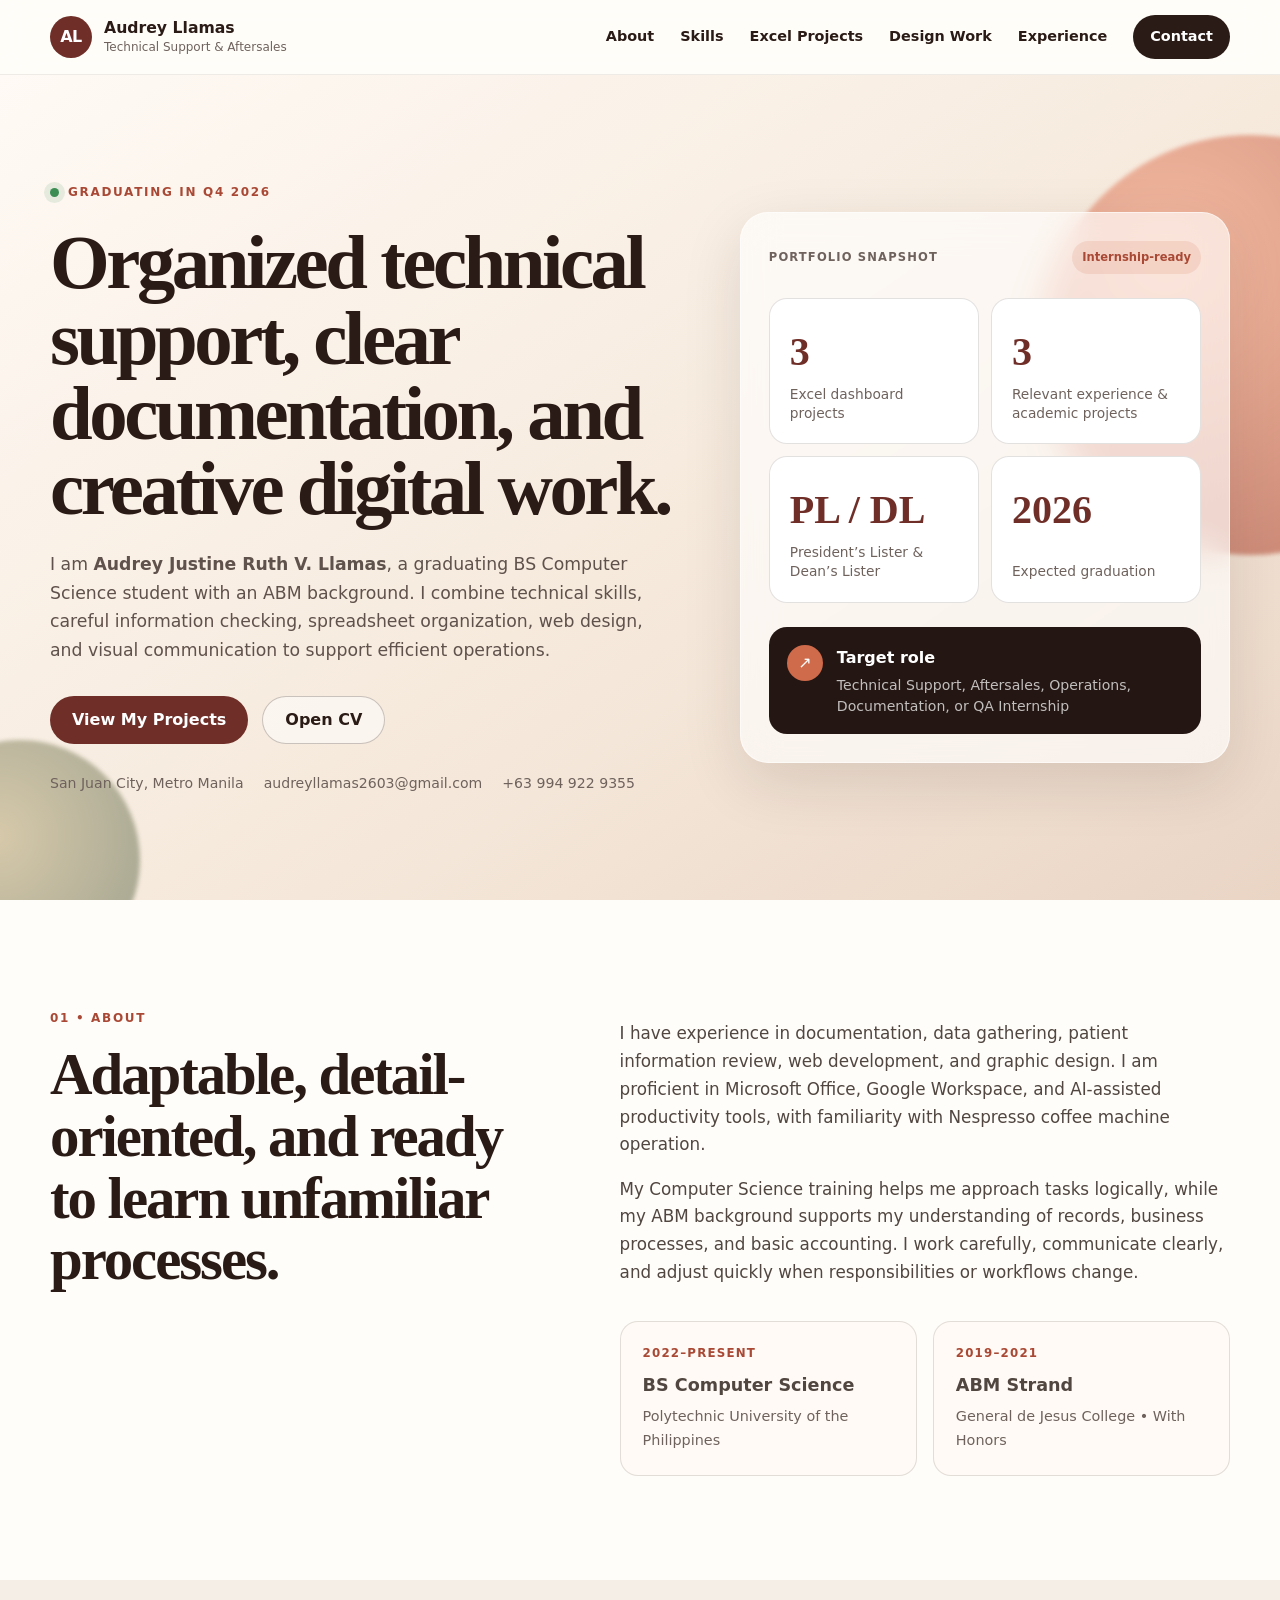
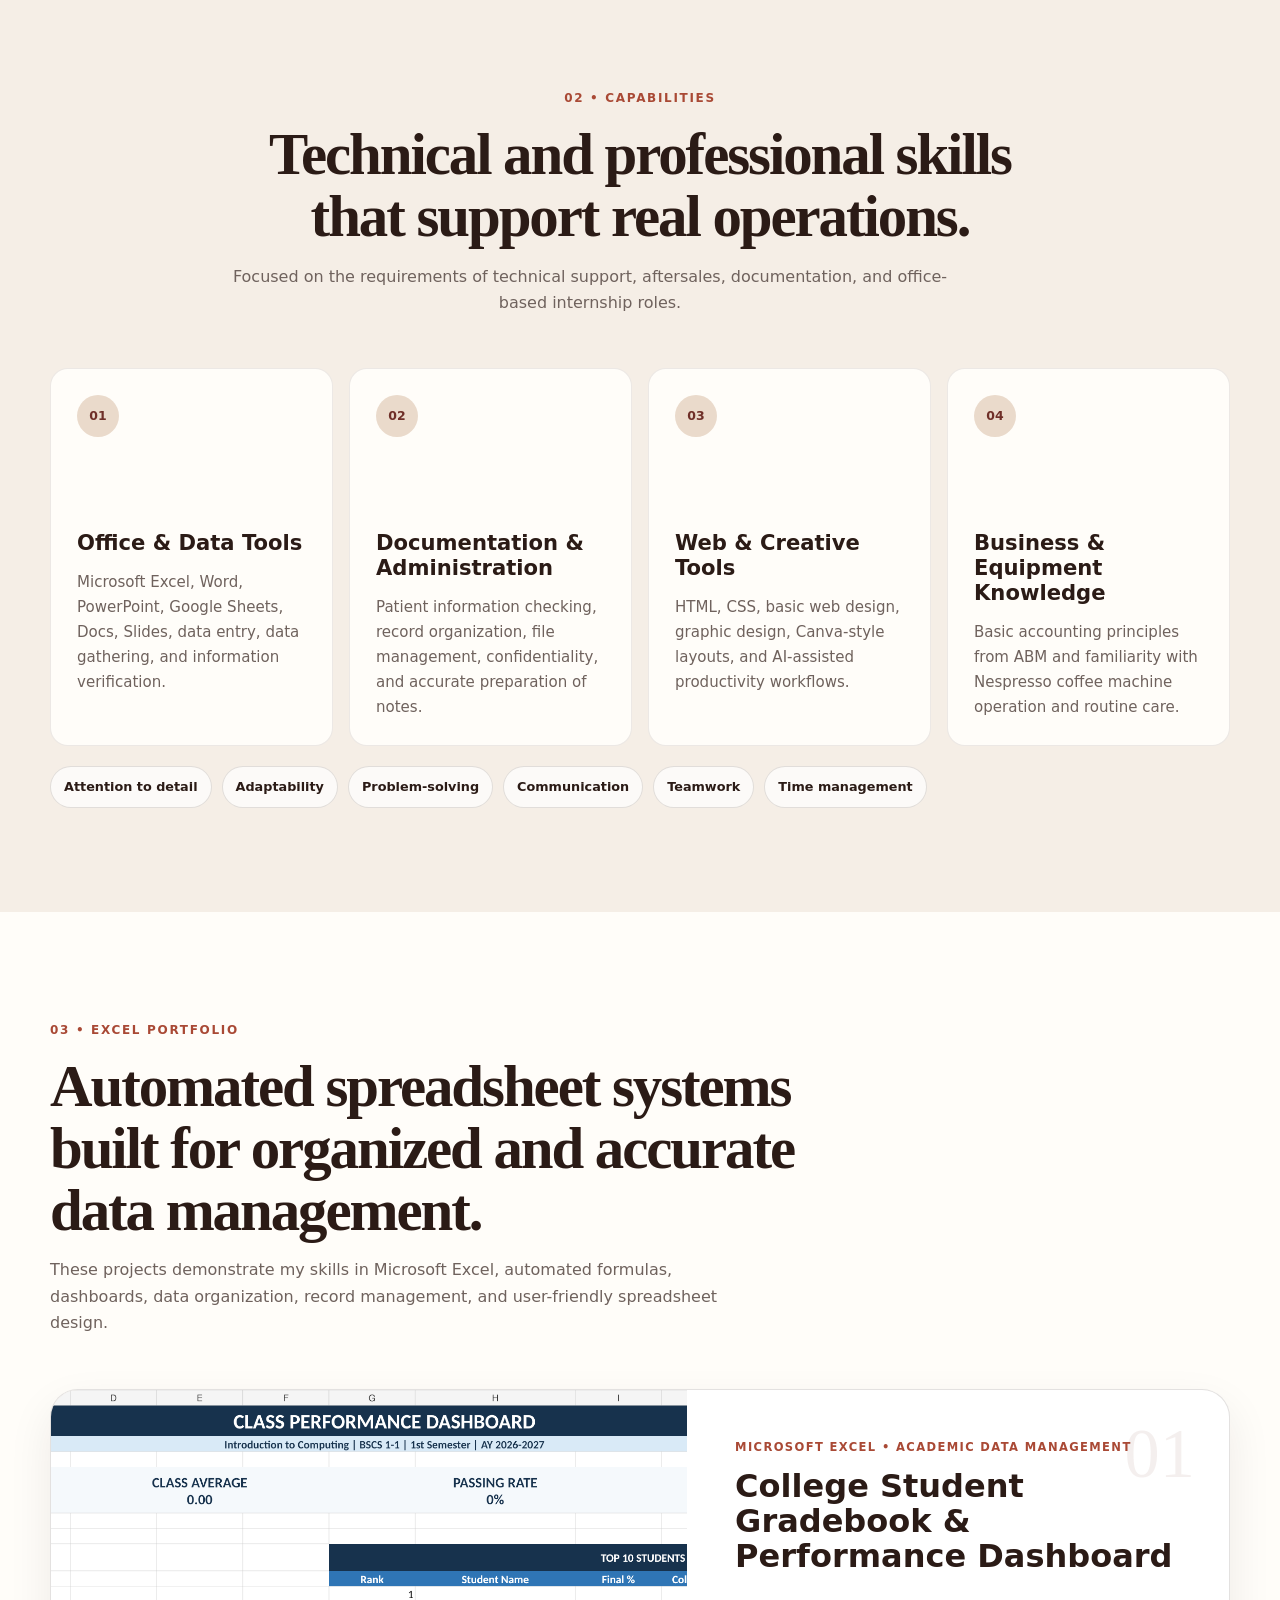
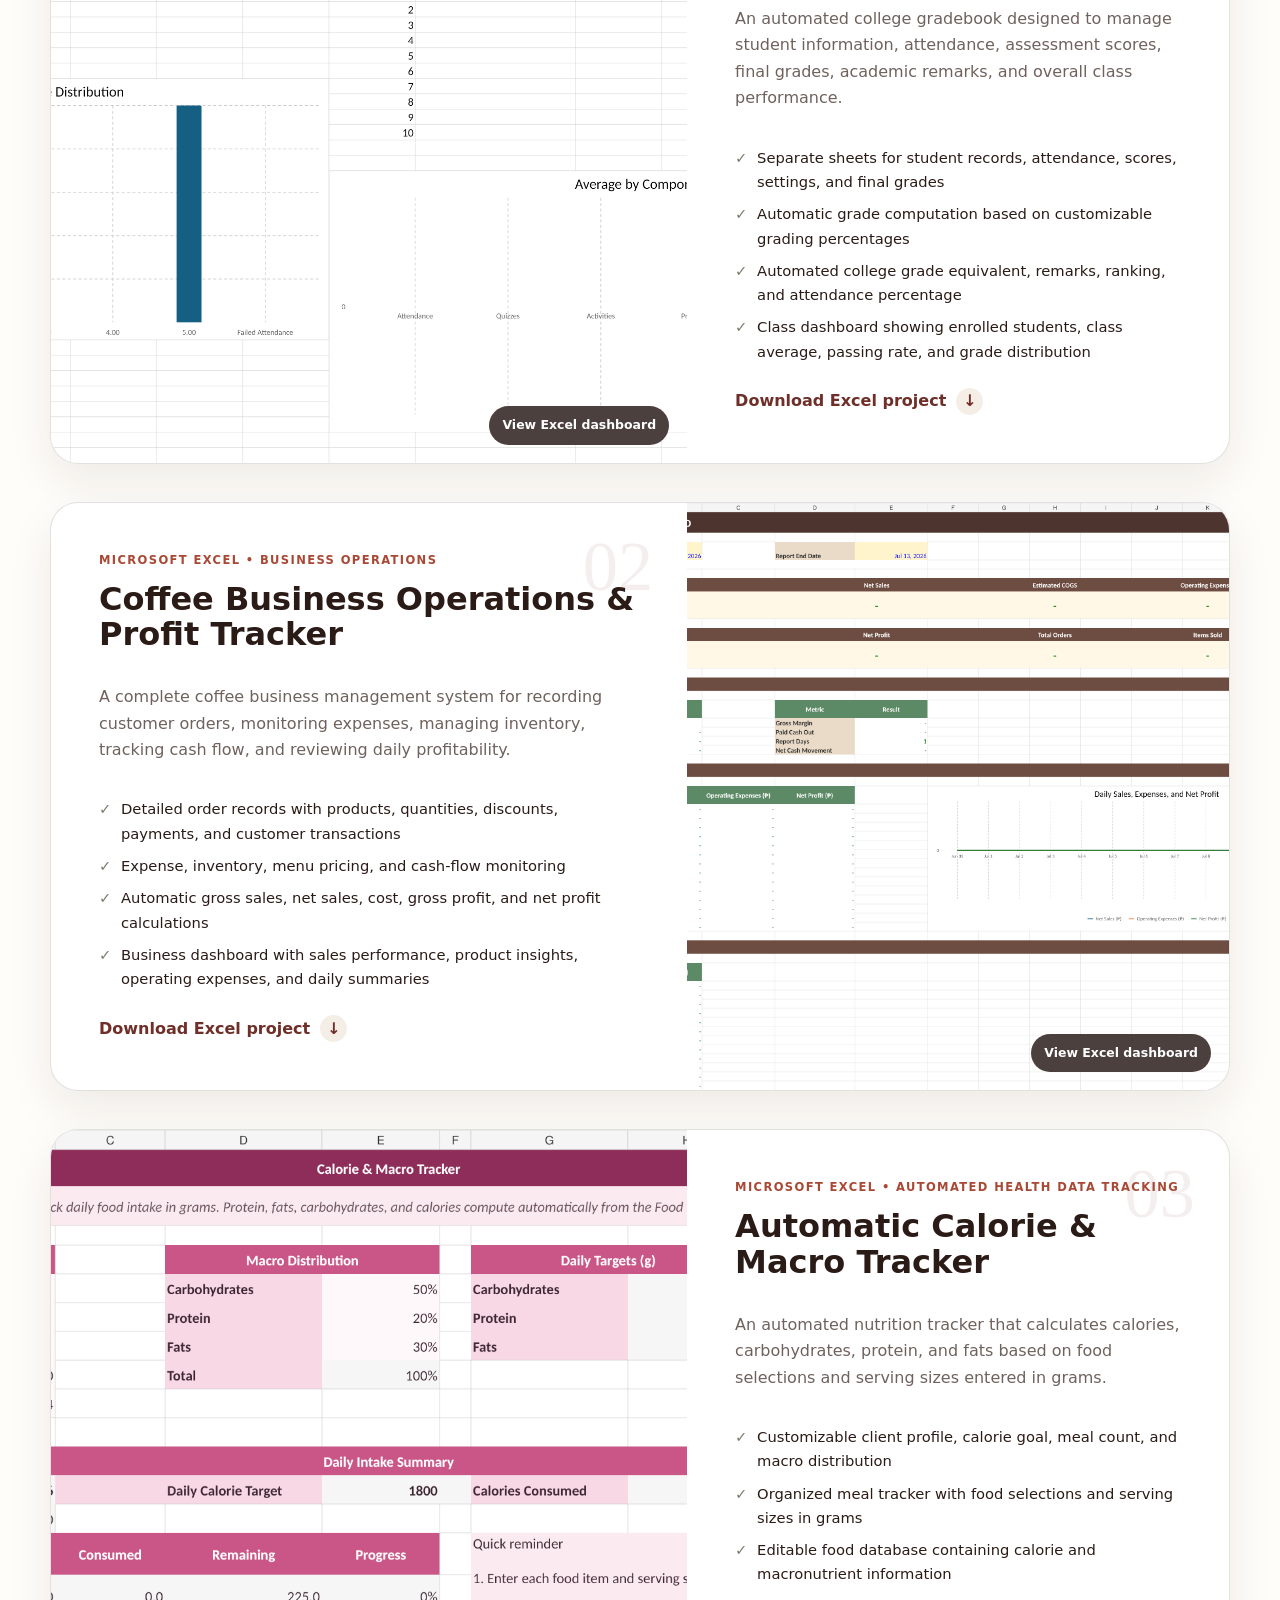
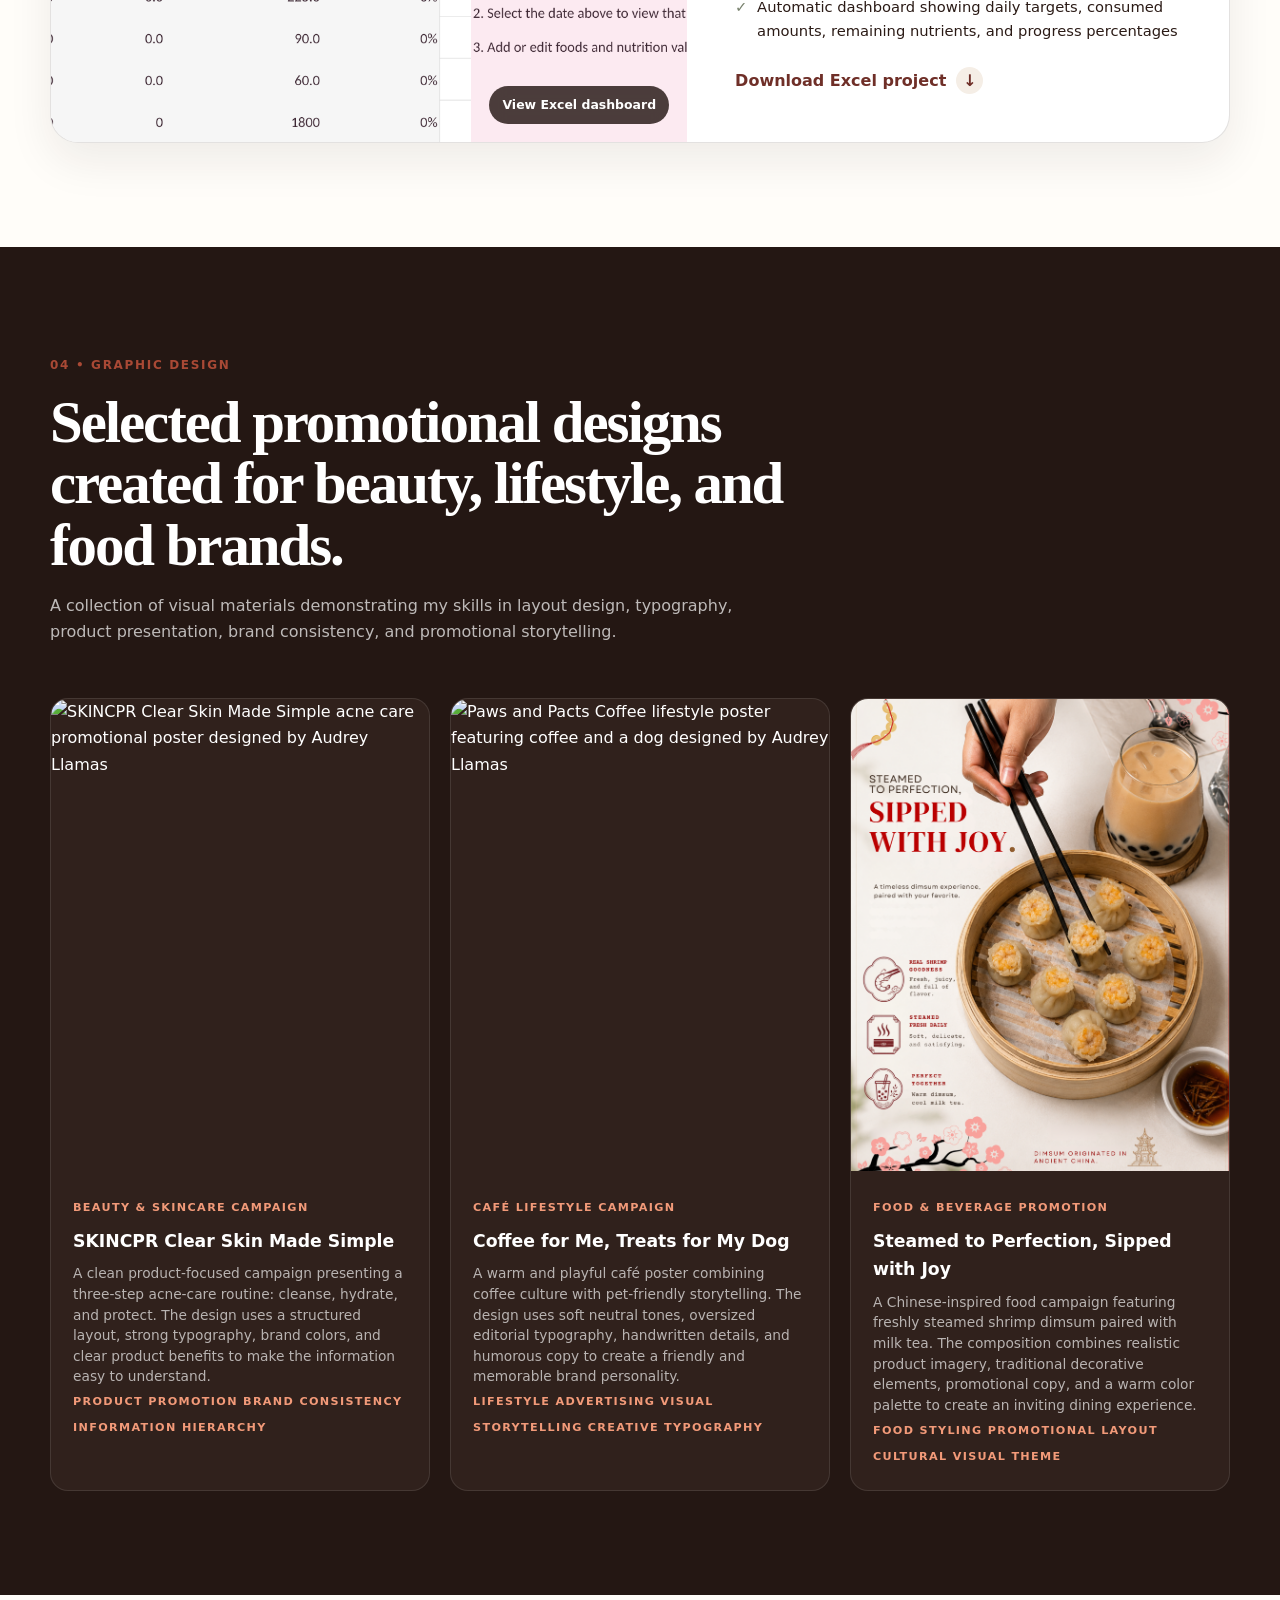
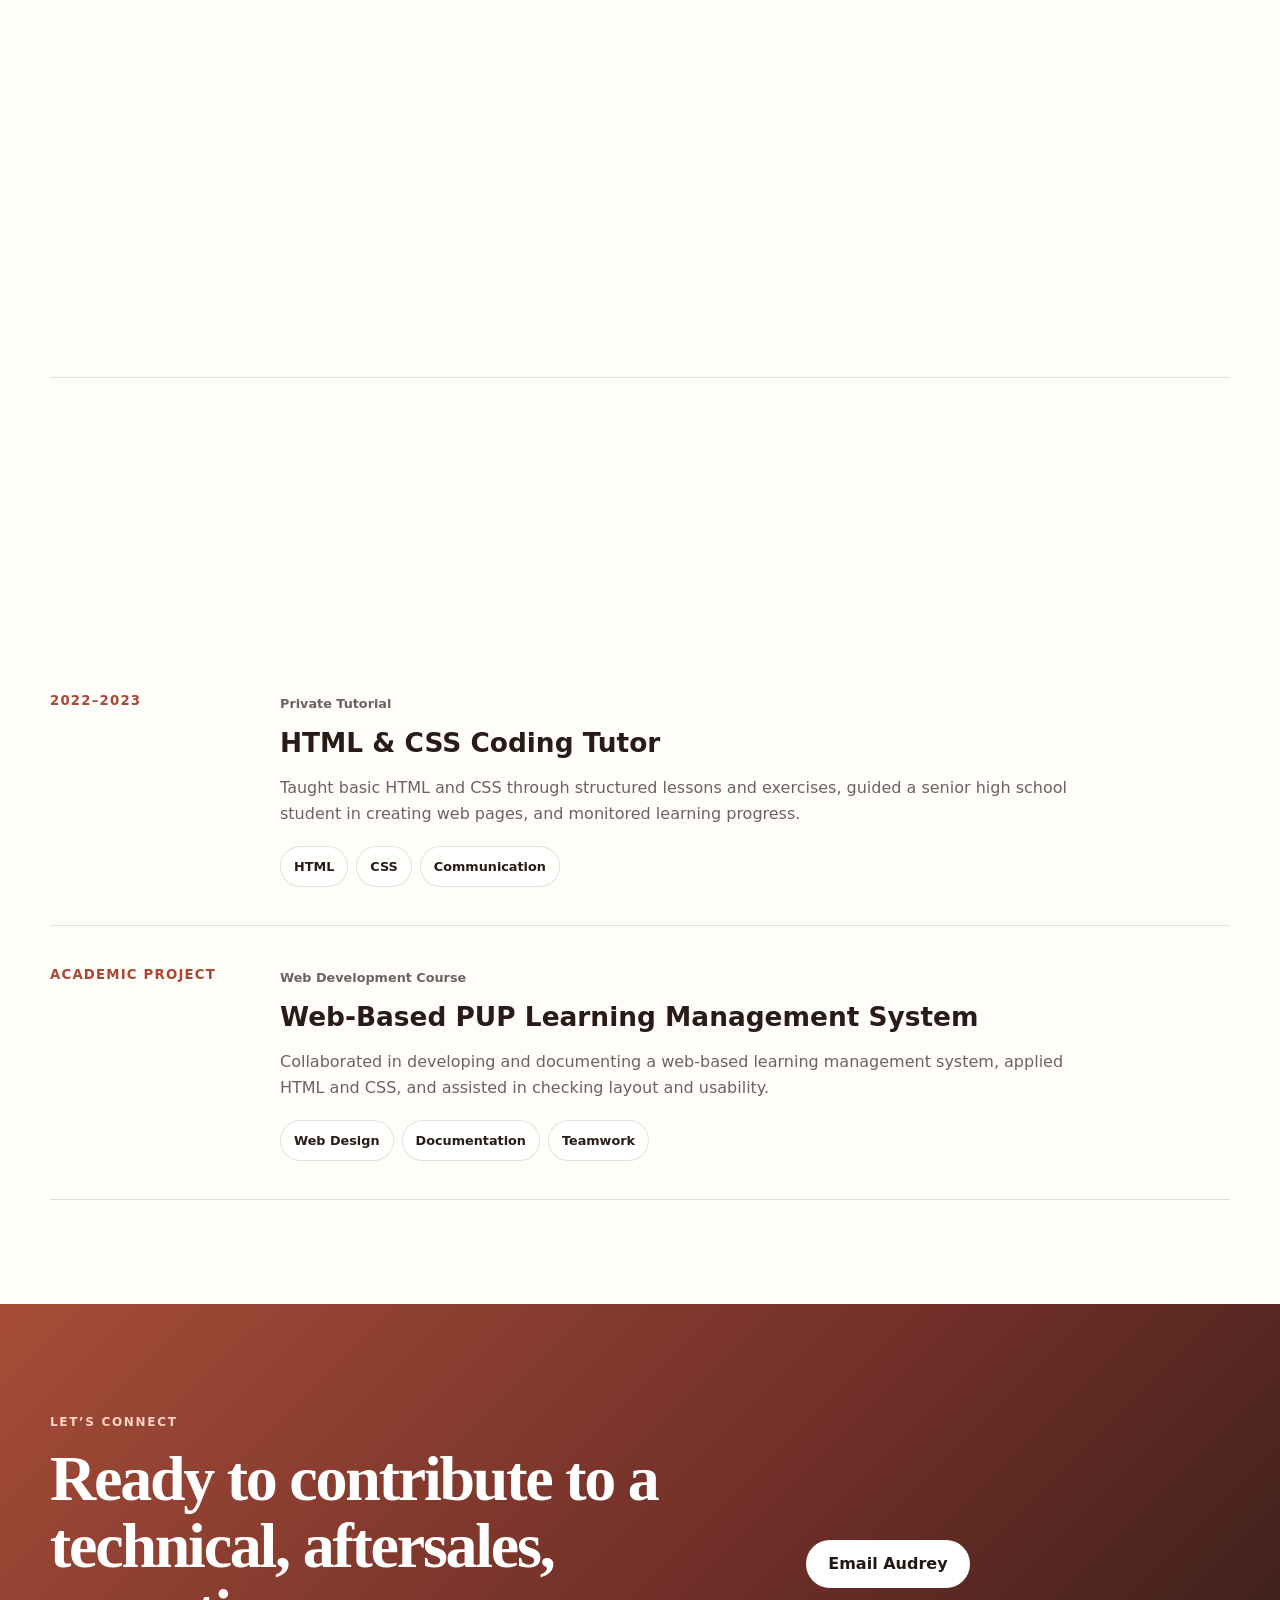
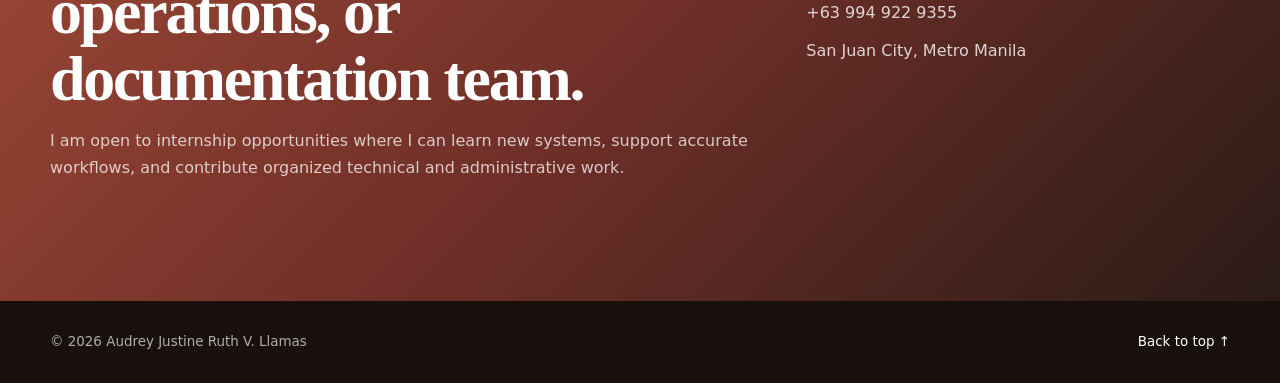
==== commit 517179ab: "Change CV link from PNG to PDF format" ====
--- a/index.html
+++ b/index.html
@@ -51,7 +51,7 @@
           </p>
           <div class="hero-actions">
             <a class="button button-primary" href="#excel-projects">View My Projects</a>
-            <a class="button button-secondary" href="my cv_llamas.png">Open CV</a>
+            <a class="button button-secondary" href="my cv_llamas.pdf">Open CV</a>
           </div>
           <div class="hero-meta" aria-label="Contact information">
             <span>San Juan City, Metro Manila</span>
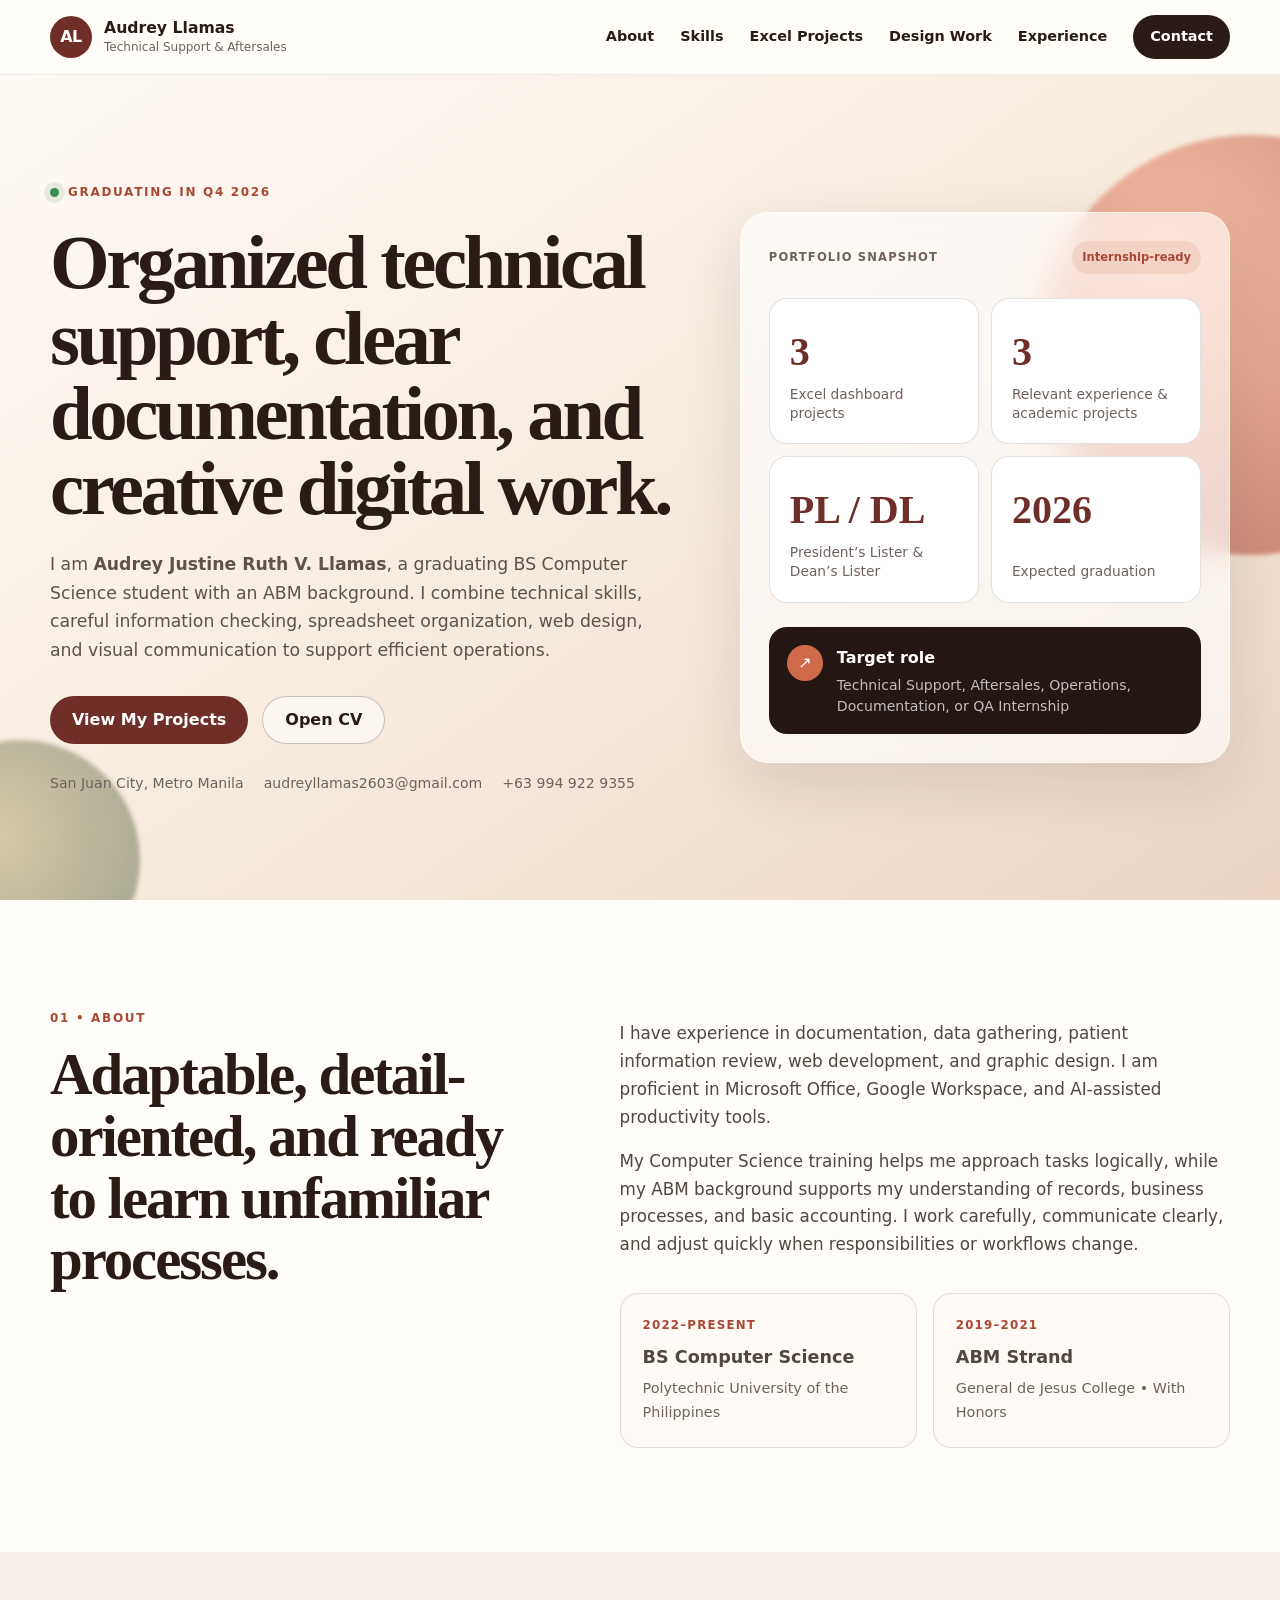
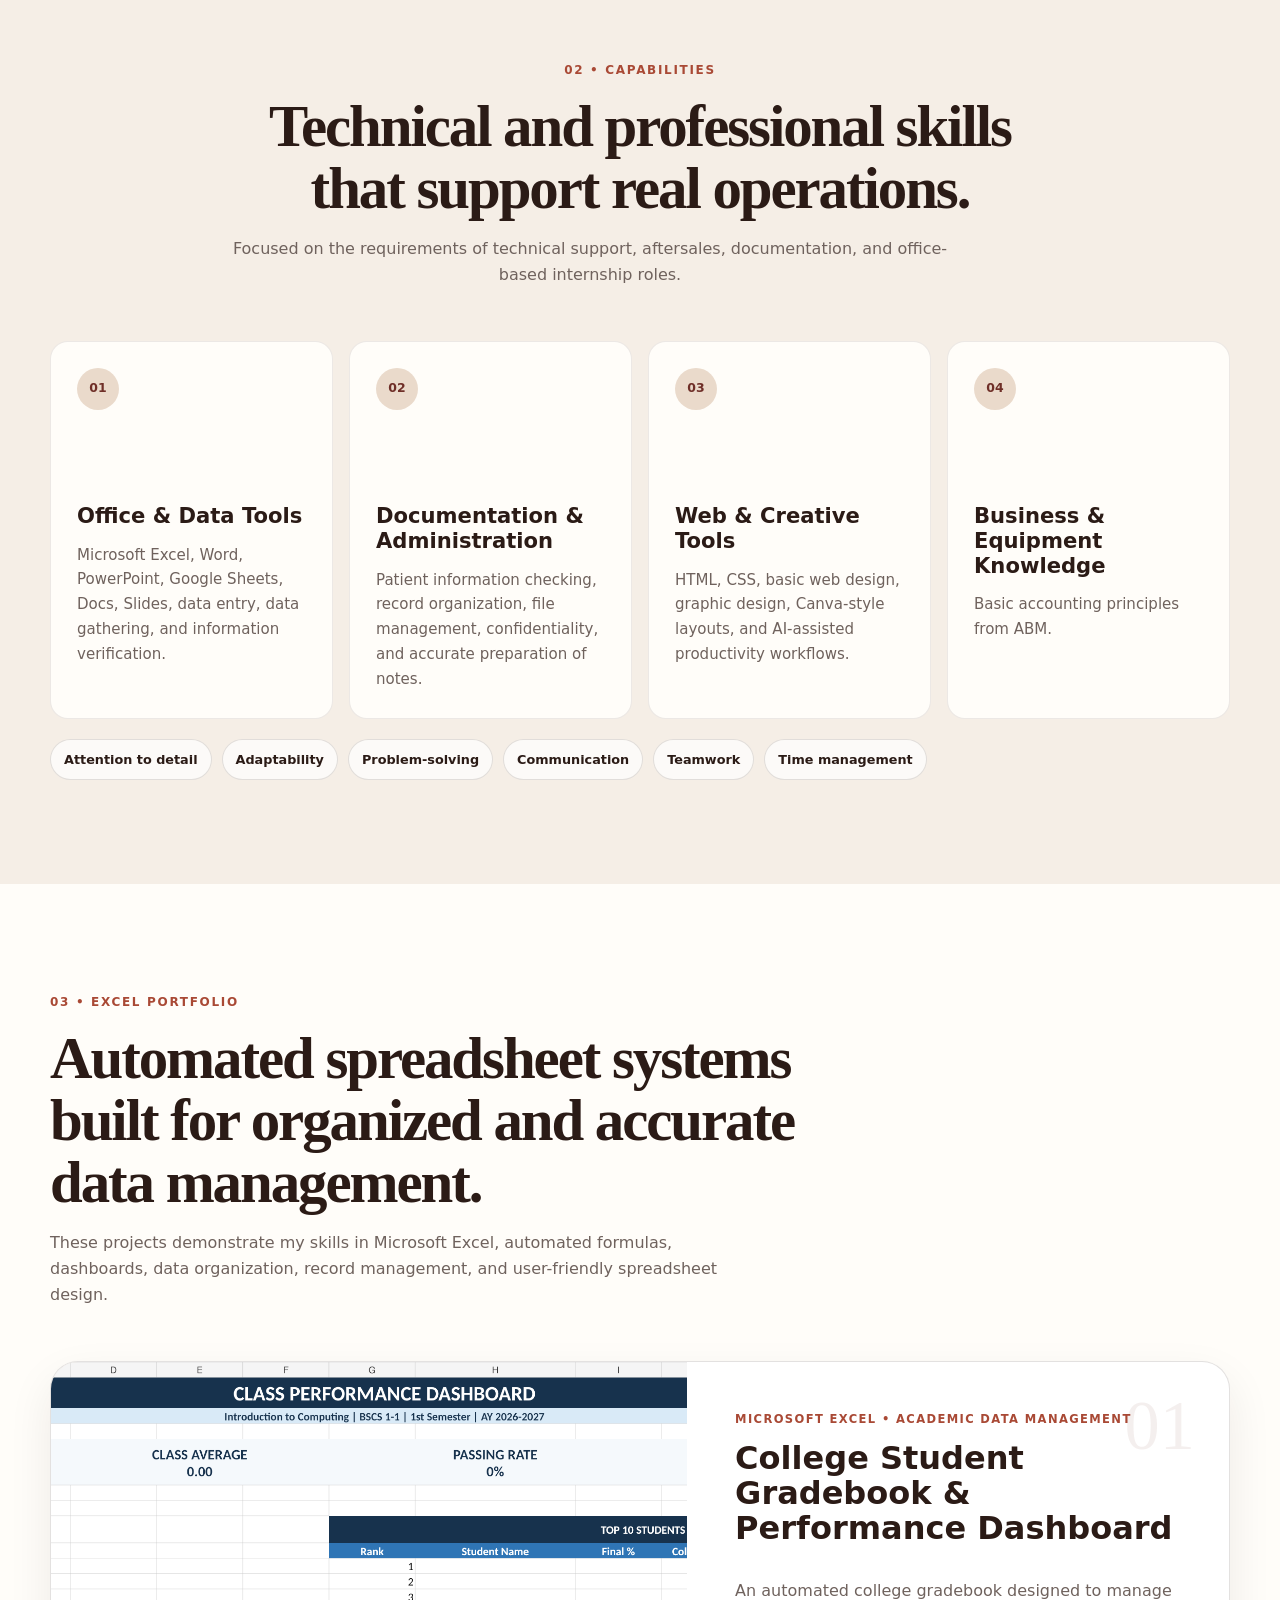
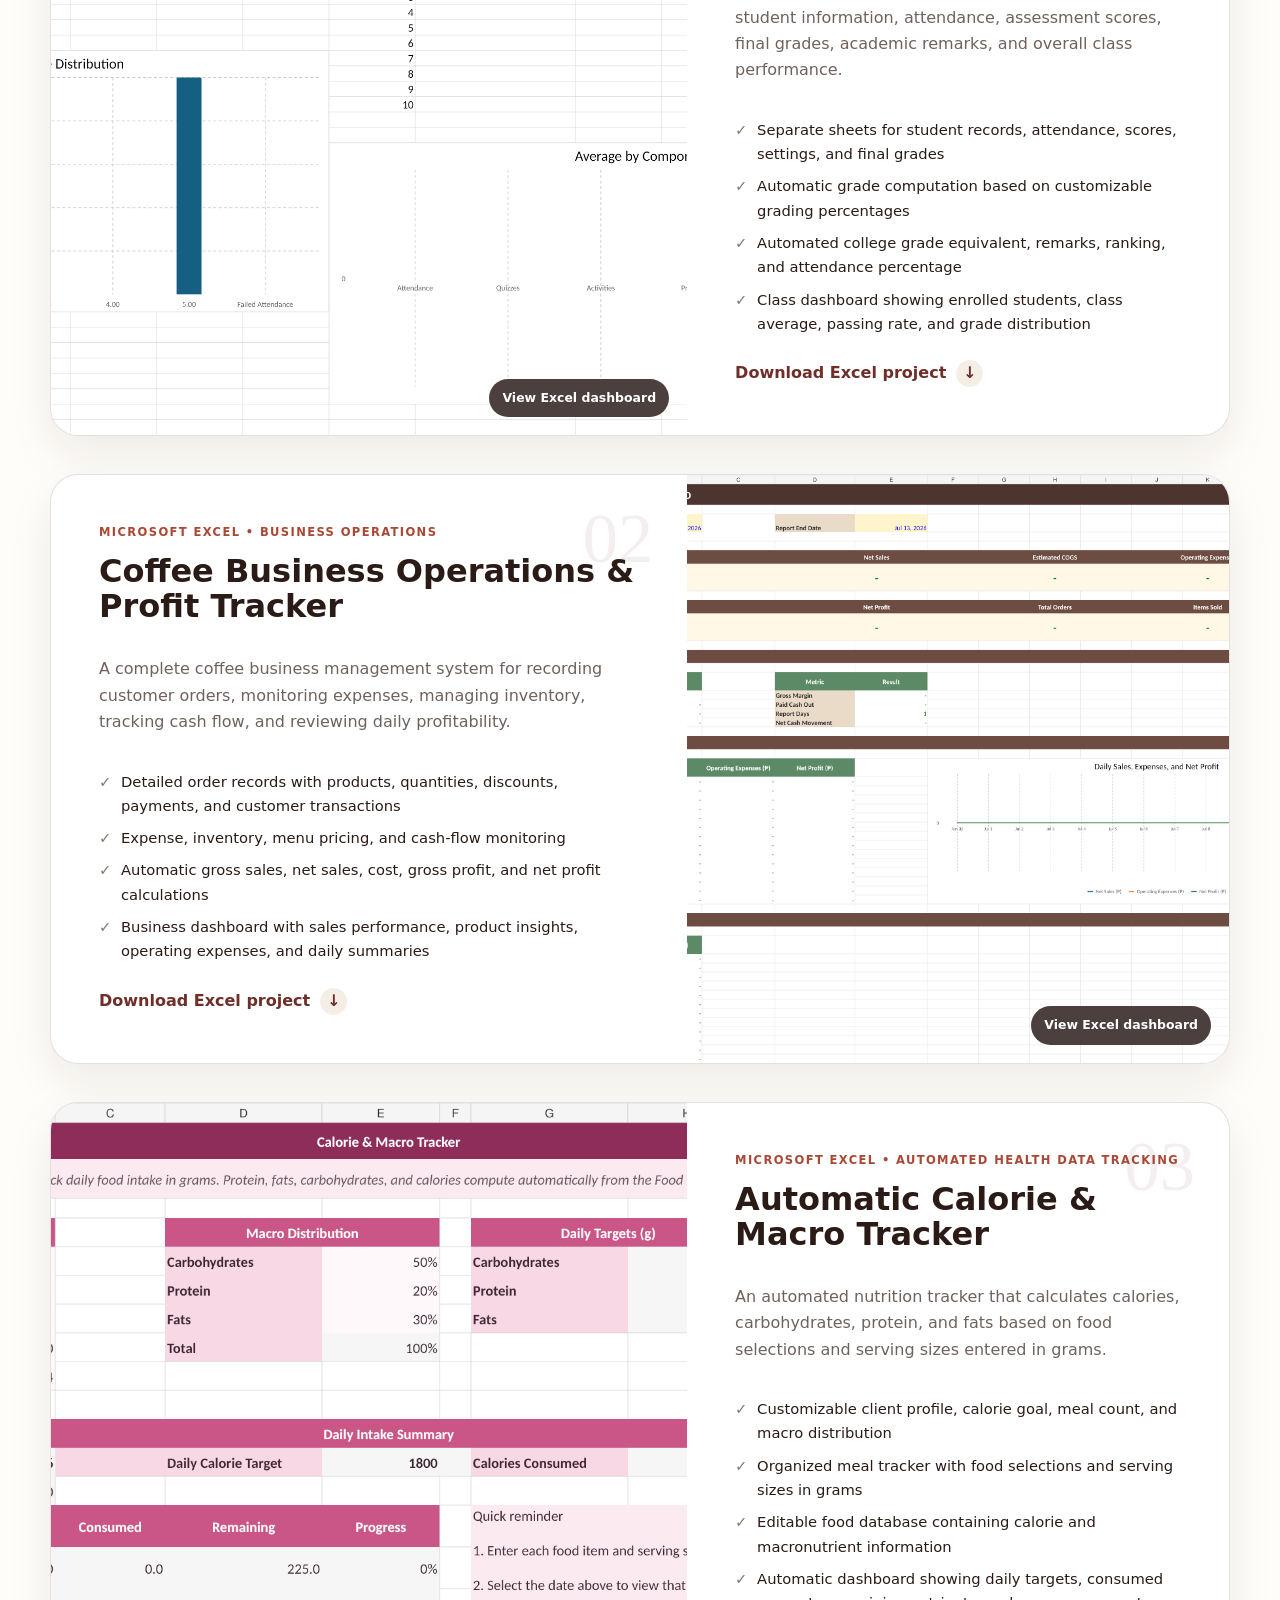
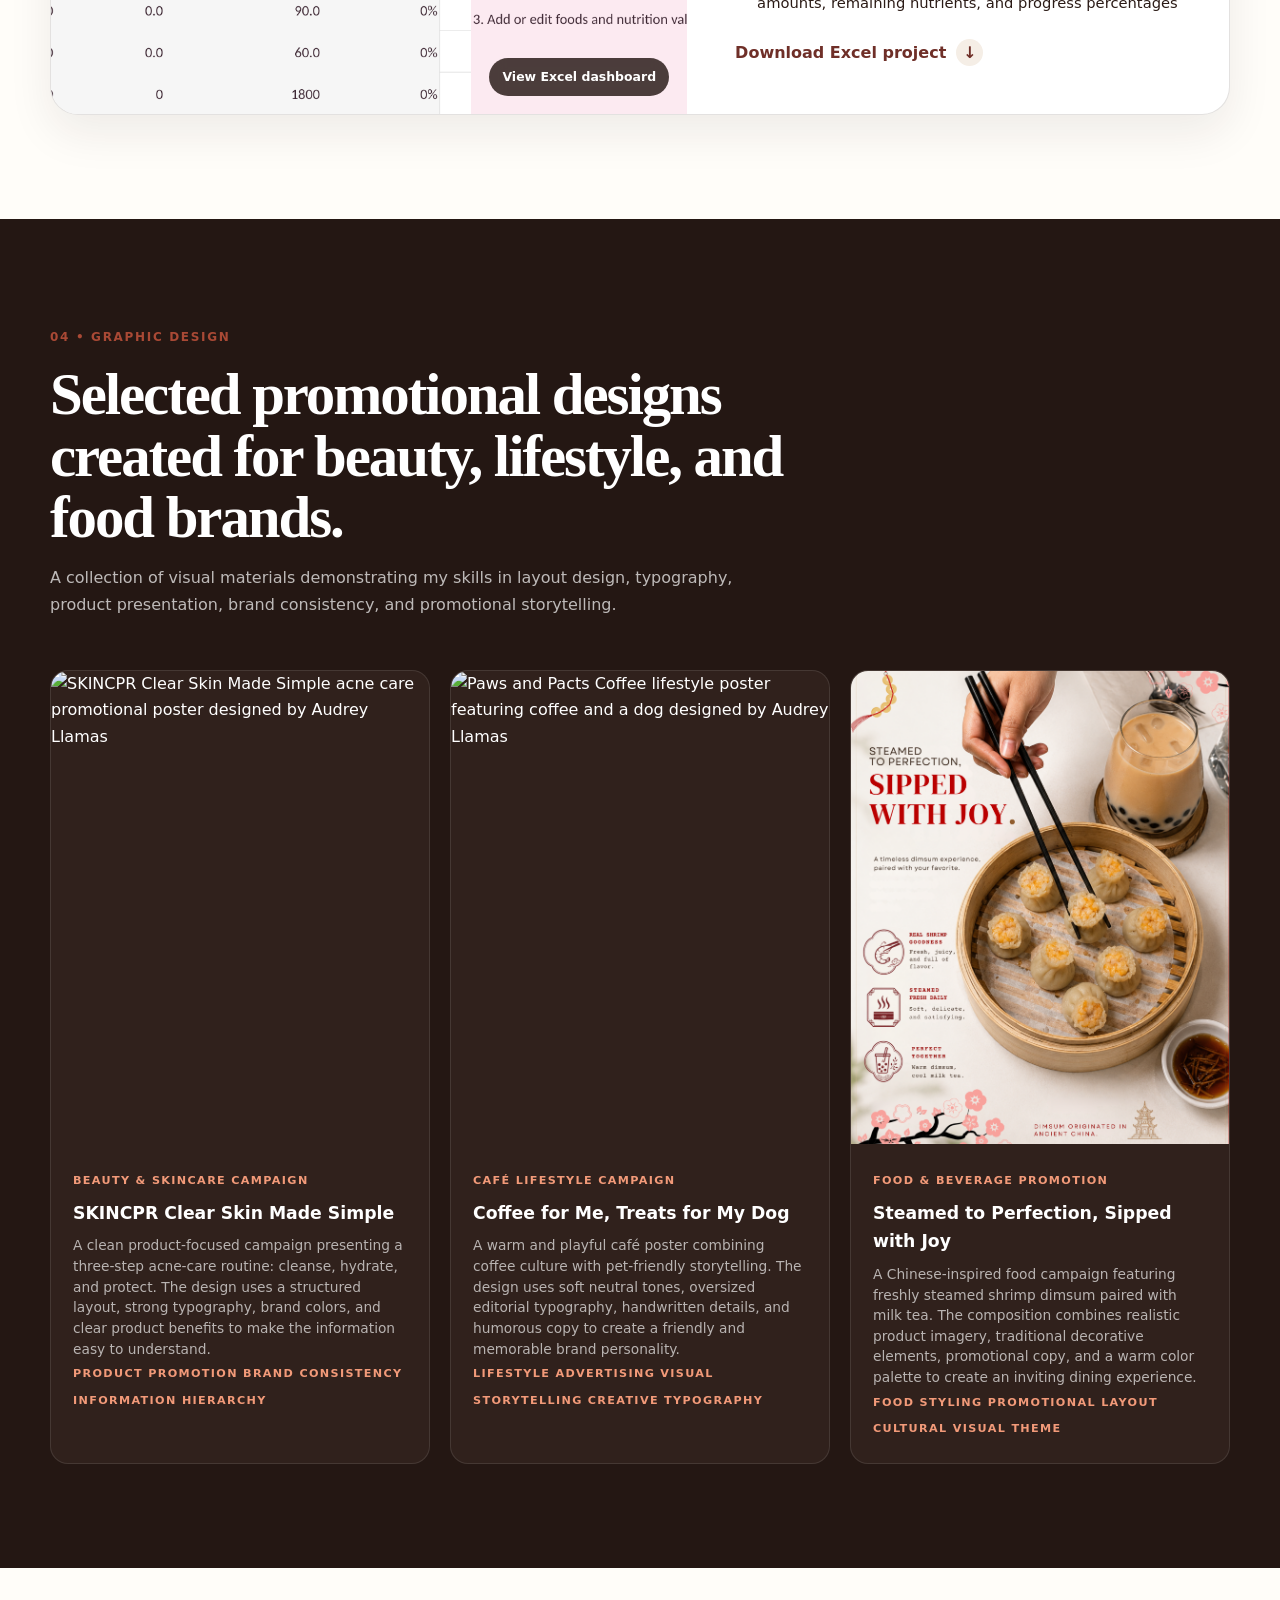
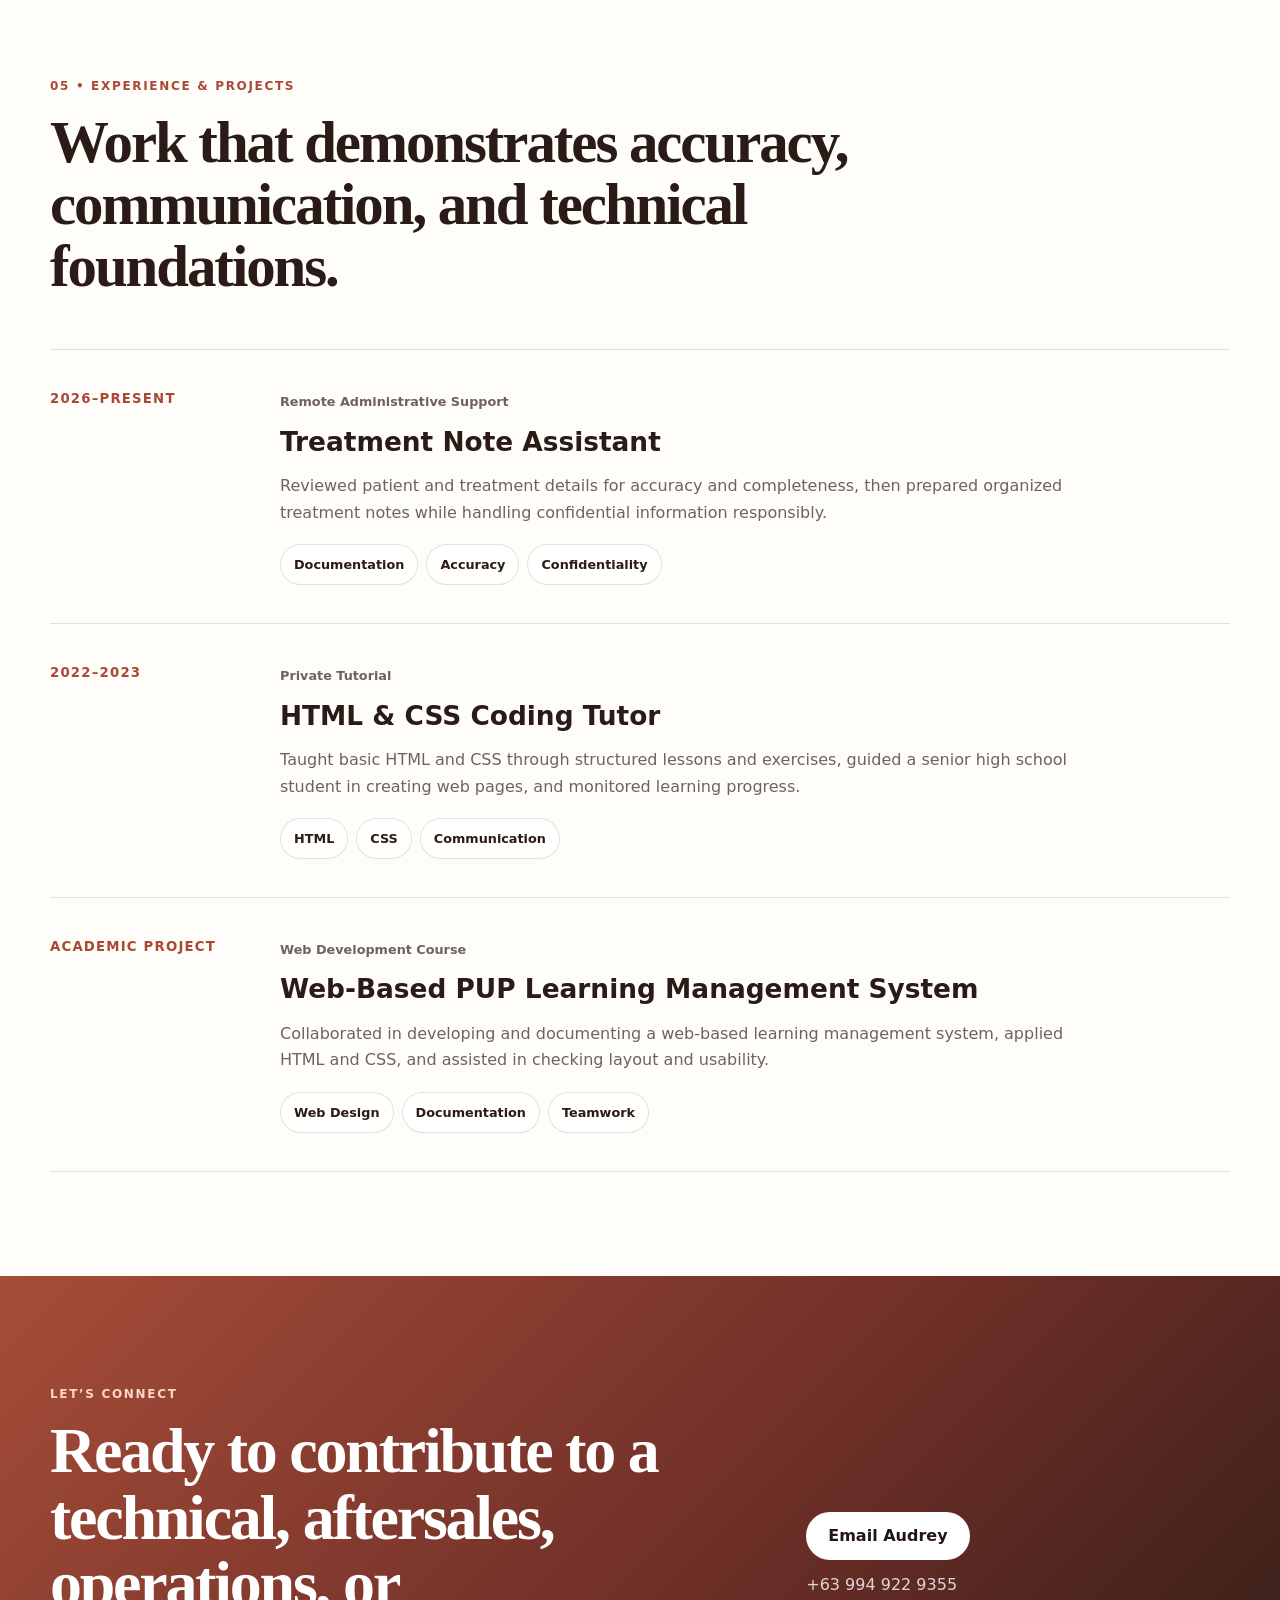
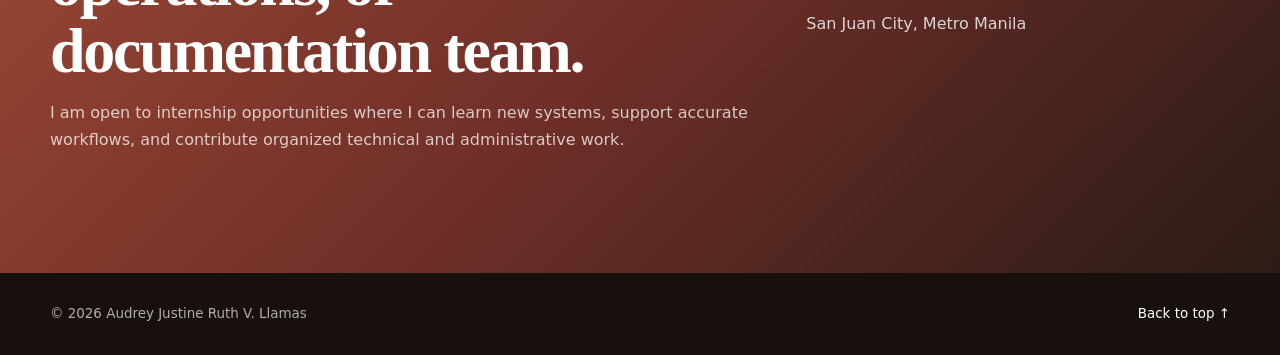
==== commit 37c22a30: "Update index.html" ====
--- a/index.html
+++ b/index.html
@@ -102,7 +102,7 @@
         </div>
         <div class="about-content reveal">
           <p>
-            I have experience in documentation, data gathering, patient information review, web development, and graphic design. I am proficient in Microsoft Office, Google Workspace, and AI-assisted productivity tools, with familiarity with Nespresso coffee machine operation.
+            I have experience in documentation, data gathering, patient information review, web development, and graphic design. I am proficient in Microsoft Office, Google Workspace, and AI-assisted productivity tools.
           </p>
           <p>
             My Computer Science training helps me approach tasks logically, while my ABM background supports my understanding of records, business processes, and basic accounting. I work carefully, communicate clearly, and adjust quickly when responsibilities or workflows change.
@@ -150,7 +150,7 @@
           <article class="skill-card reveal">
             <span class="skill-number">04</span>
             <h3>Business & Equipment Knowledge</h3>
-            <p>Basic accounting principles from ABM and familiarity with Nespresso coffee machine operation and routine care.</p>
+            <p>Basic accounting principles from ABM.</p>
           </article>
         </div>
 
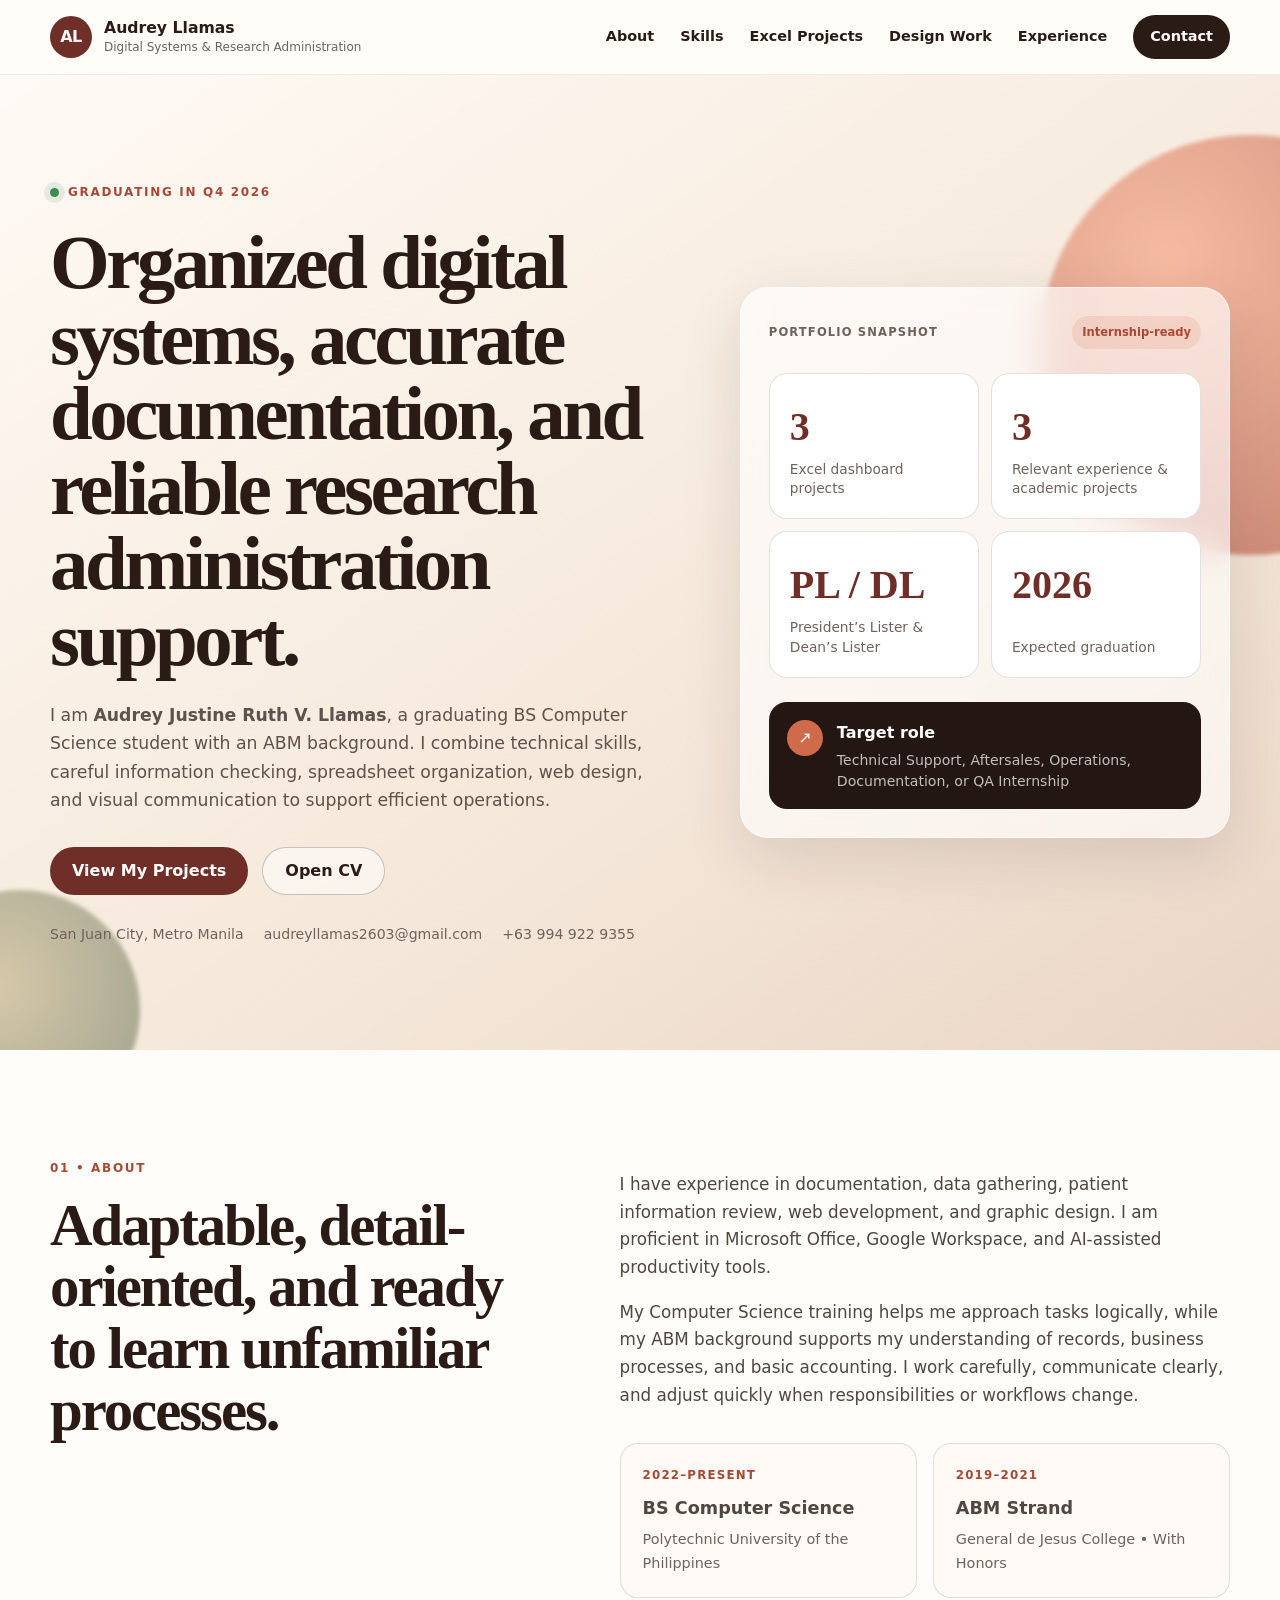
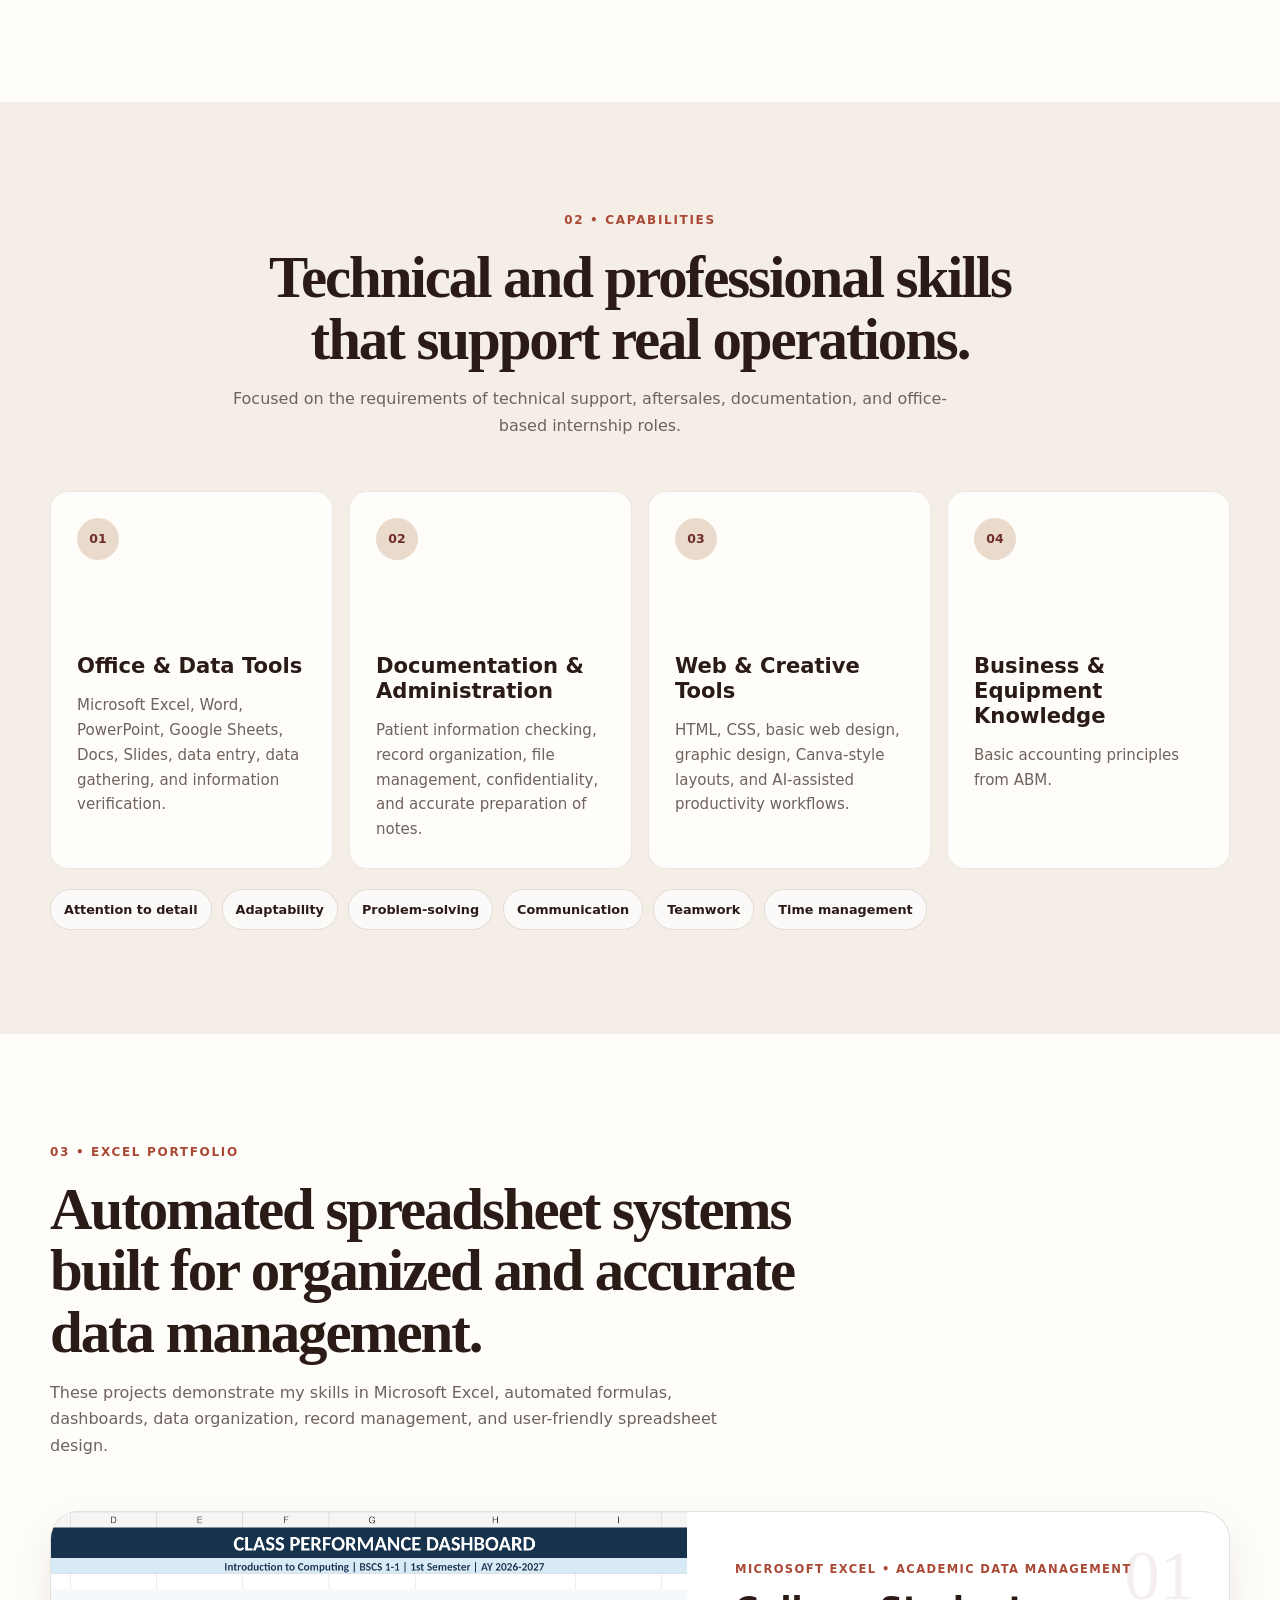
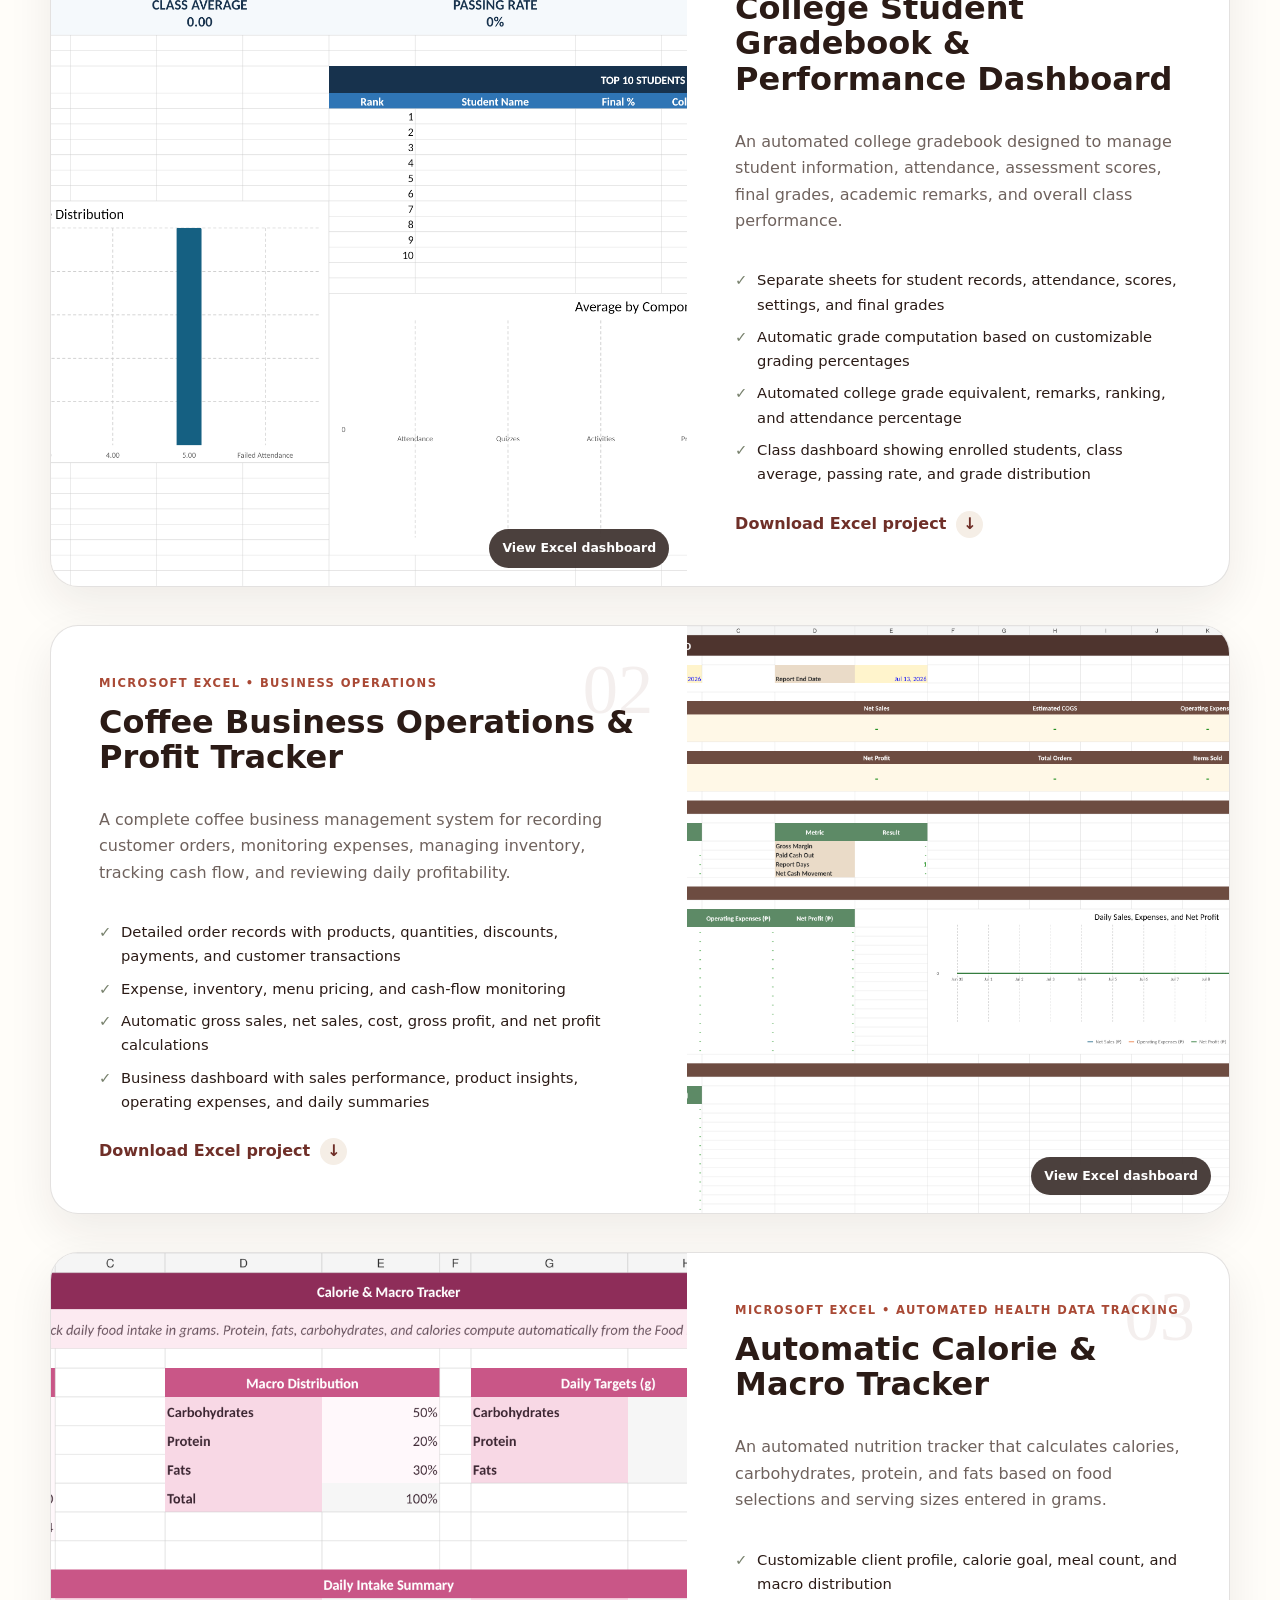
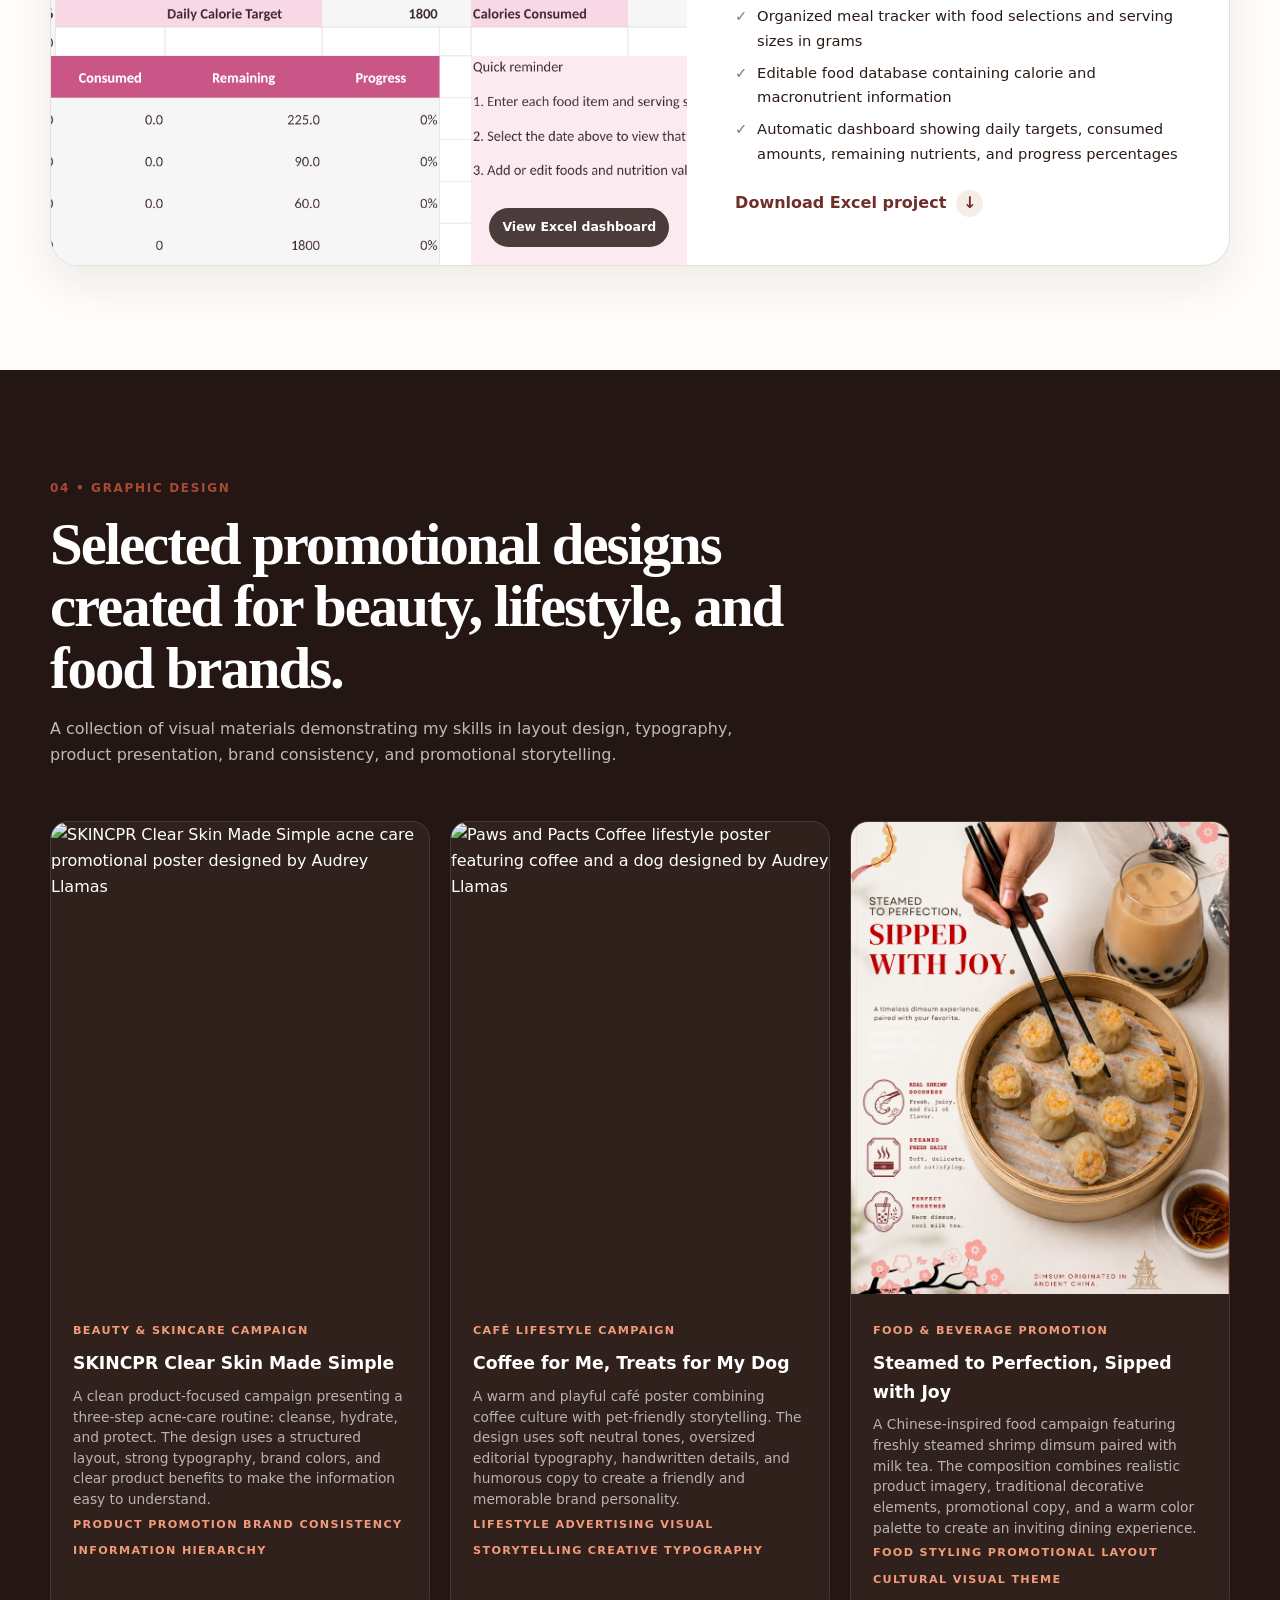
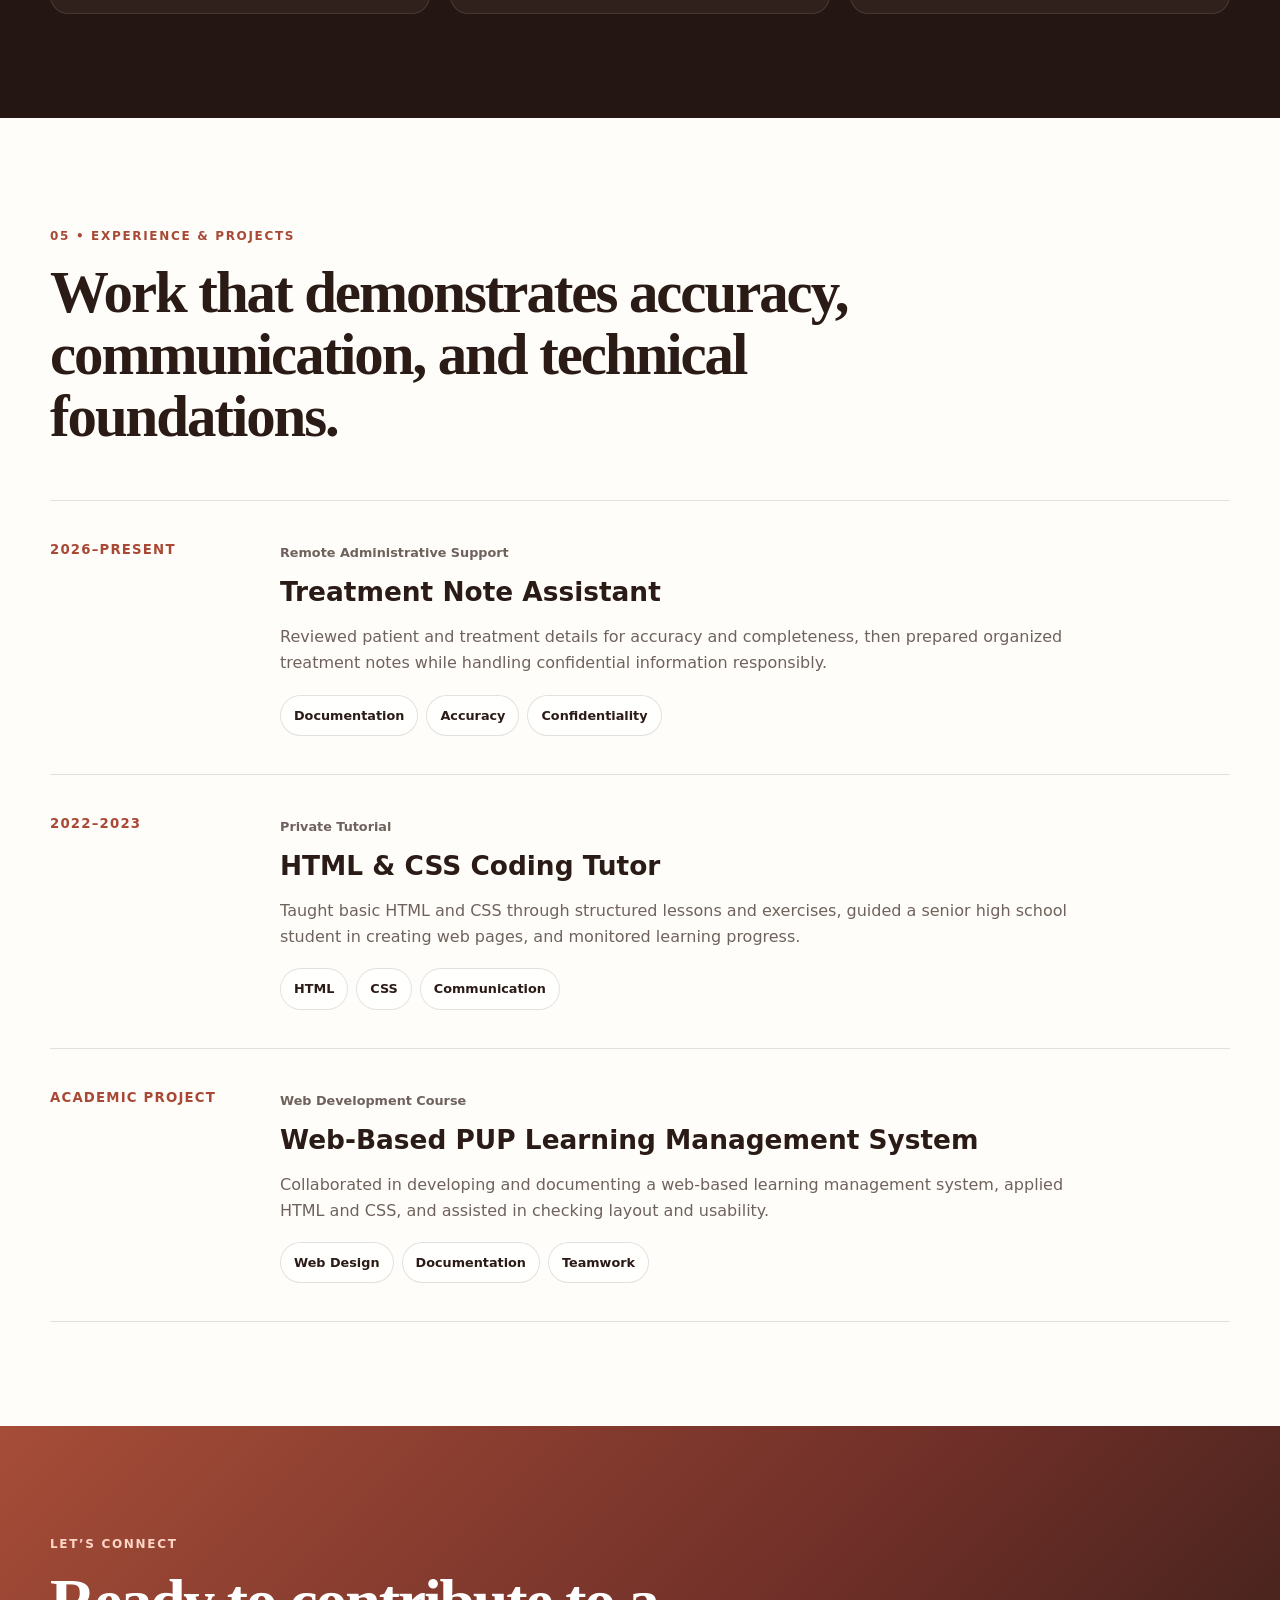
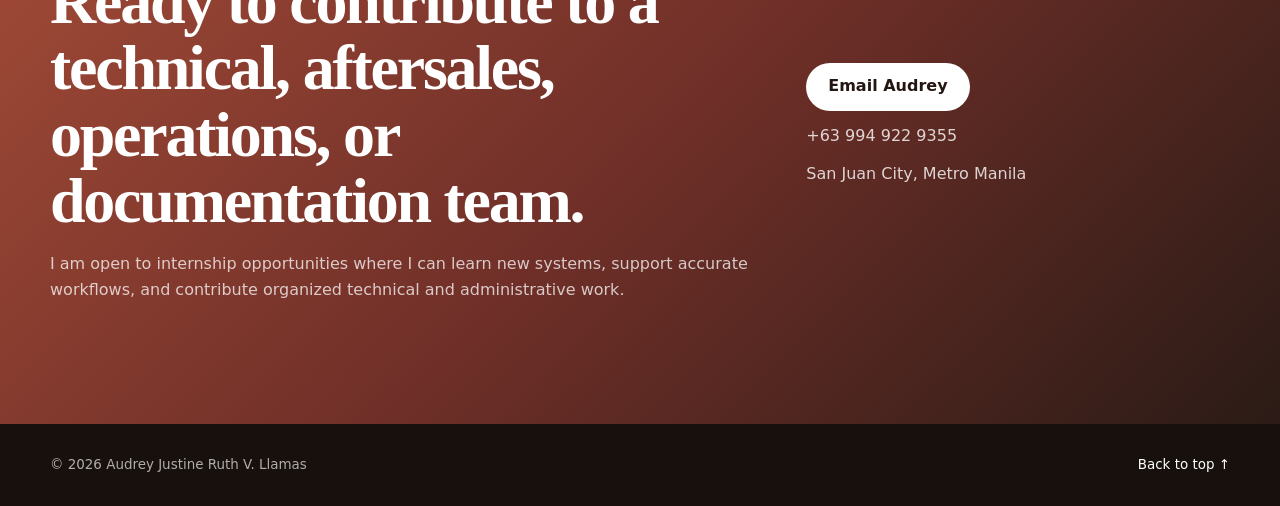
==== commit 605309f1: "Update index.html" ====
--- a/index.html
+++ b/index.html
@@ -5,7 +5,7 @@
   <meta name="viewport" content="width=device-width, initial-scale=1" />
   <meta name="description" content="Portfolio of Audrey Justine Ruth V. Llamas, a graduating BS Computer Science student focused on technical support, documentation, Excel dashboards, web design, and aftersales operations." />
   <meta name="theme-color" content="#6f2f28" />
-  <title>Audrey Llamas | Technical Support & Aftersales Portfolio</title>
+  <title>Audrey Llamas | Digital Systems & Research Administration Portfolio</title>
   <link rel="icon" href="assets/favicon.svg" type="image/svg+xml" />
   <link rel="stylesheet" href="styles.css" />
 </head>
@@ -18,7 +18,7 @@
         <span class="brand-mark">AL</span>
         <span class="brand-copy">
           <strong>Audrey Llamas</strong>
-          <small>Technical Support & Aftersales</small>
+          <small>Digital Systems & Research Administration</small>
         </span>
       </a>
 
@@ -45,7 +45,7 @@
       <div class="container hero-grid">
         <div class="hero-copy reveal">
           <div class="eyebrow"><span class="status-dot"></span> Graduating in Q4 2026</div>
-          <h1>Organized technical support, clear documentation, and creative digital work.</h1>
+          <h1>Organized digital systems, accurate documentation, and reliable research administration support.</h1>
           <p class="hero-lead">
             I am <strong>Audrey Justine Ruth V. Llamas</strong>, a graduating BS Computer Science student with an ABM background. I combine technical skills, careful information checking, spreadsheet organization, web design, and visual communication to support efficient operations.
           </p>
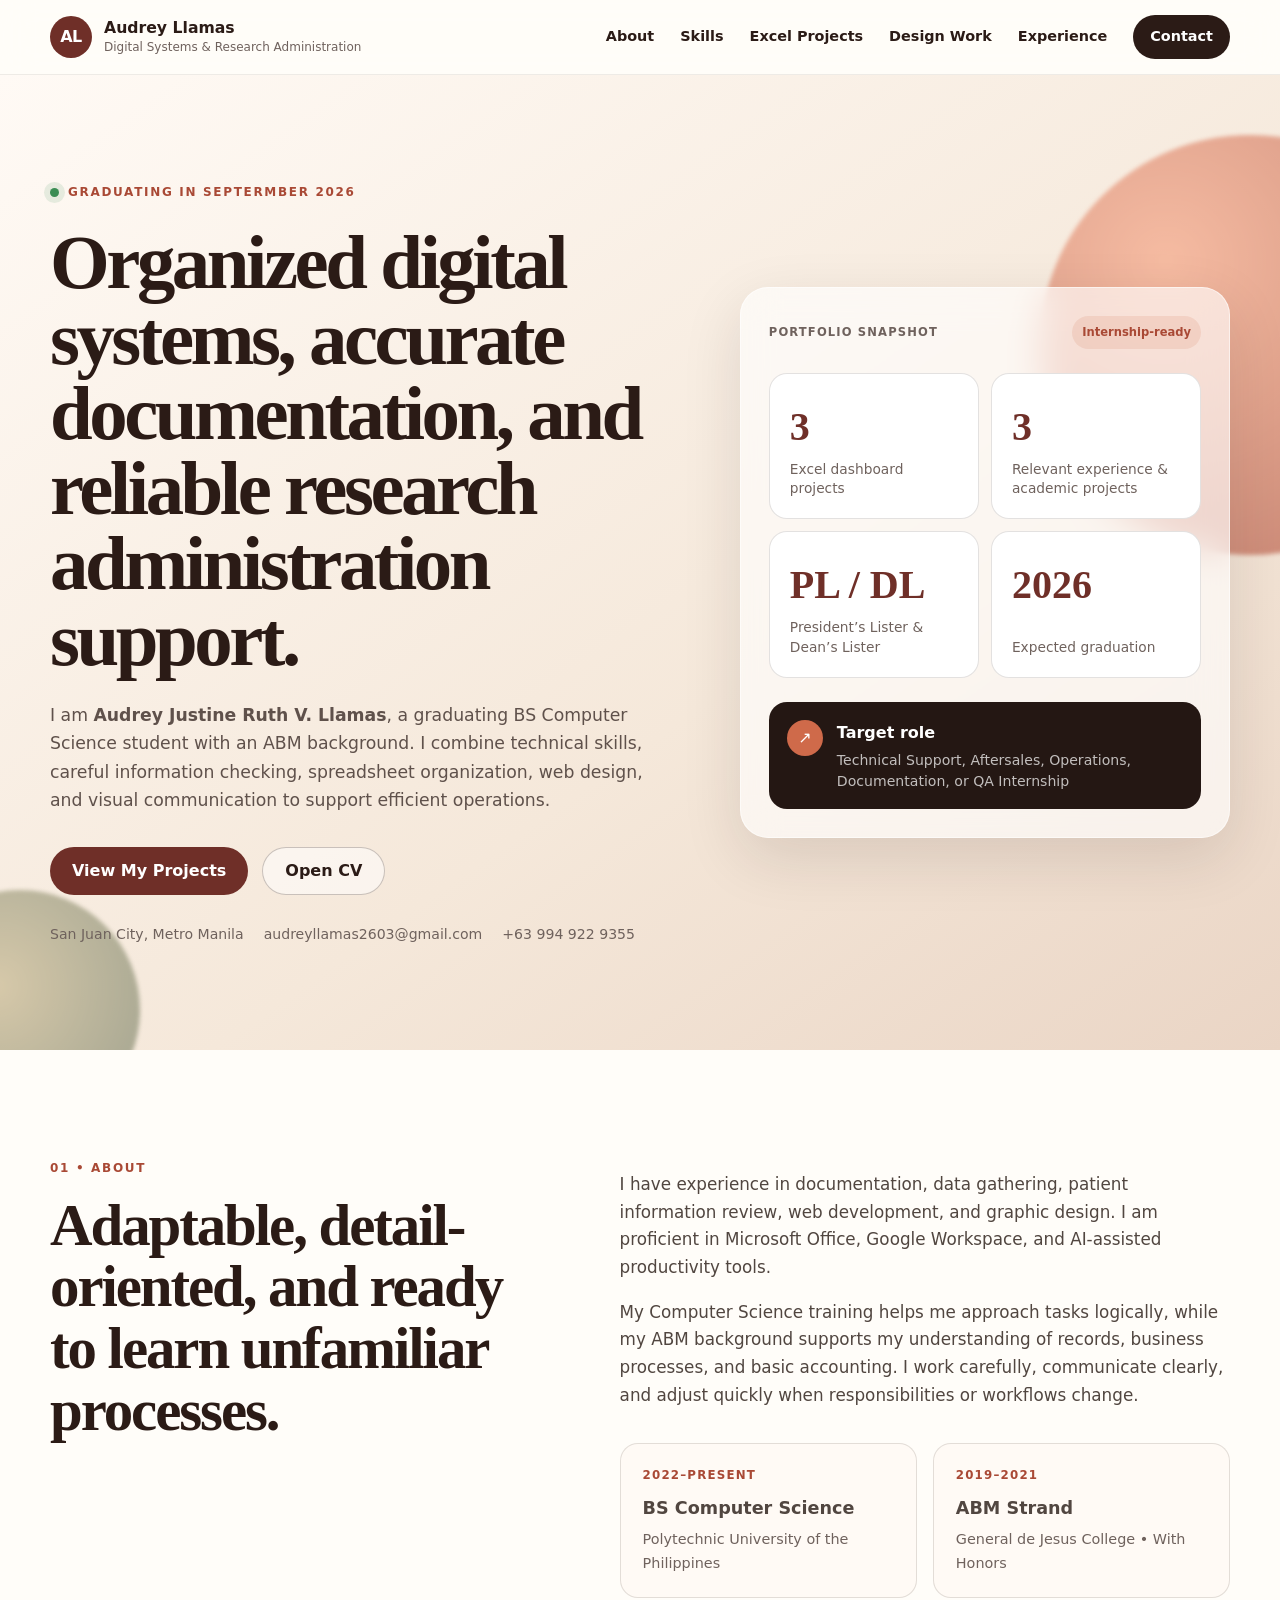
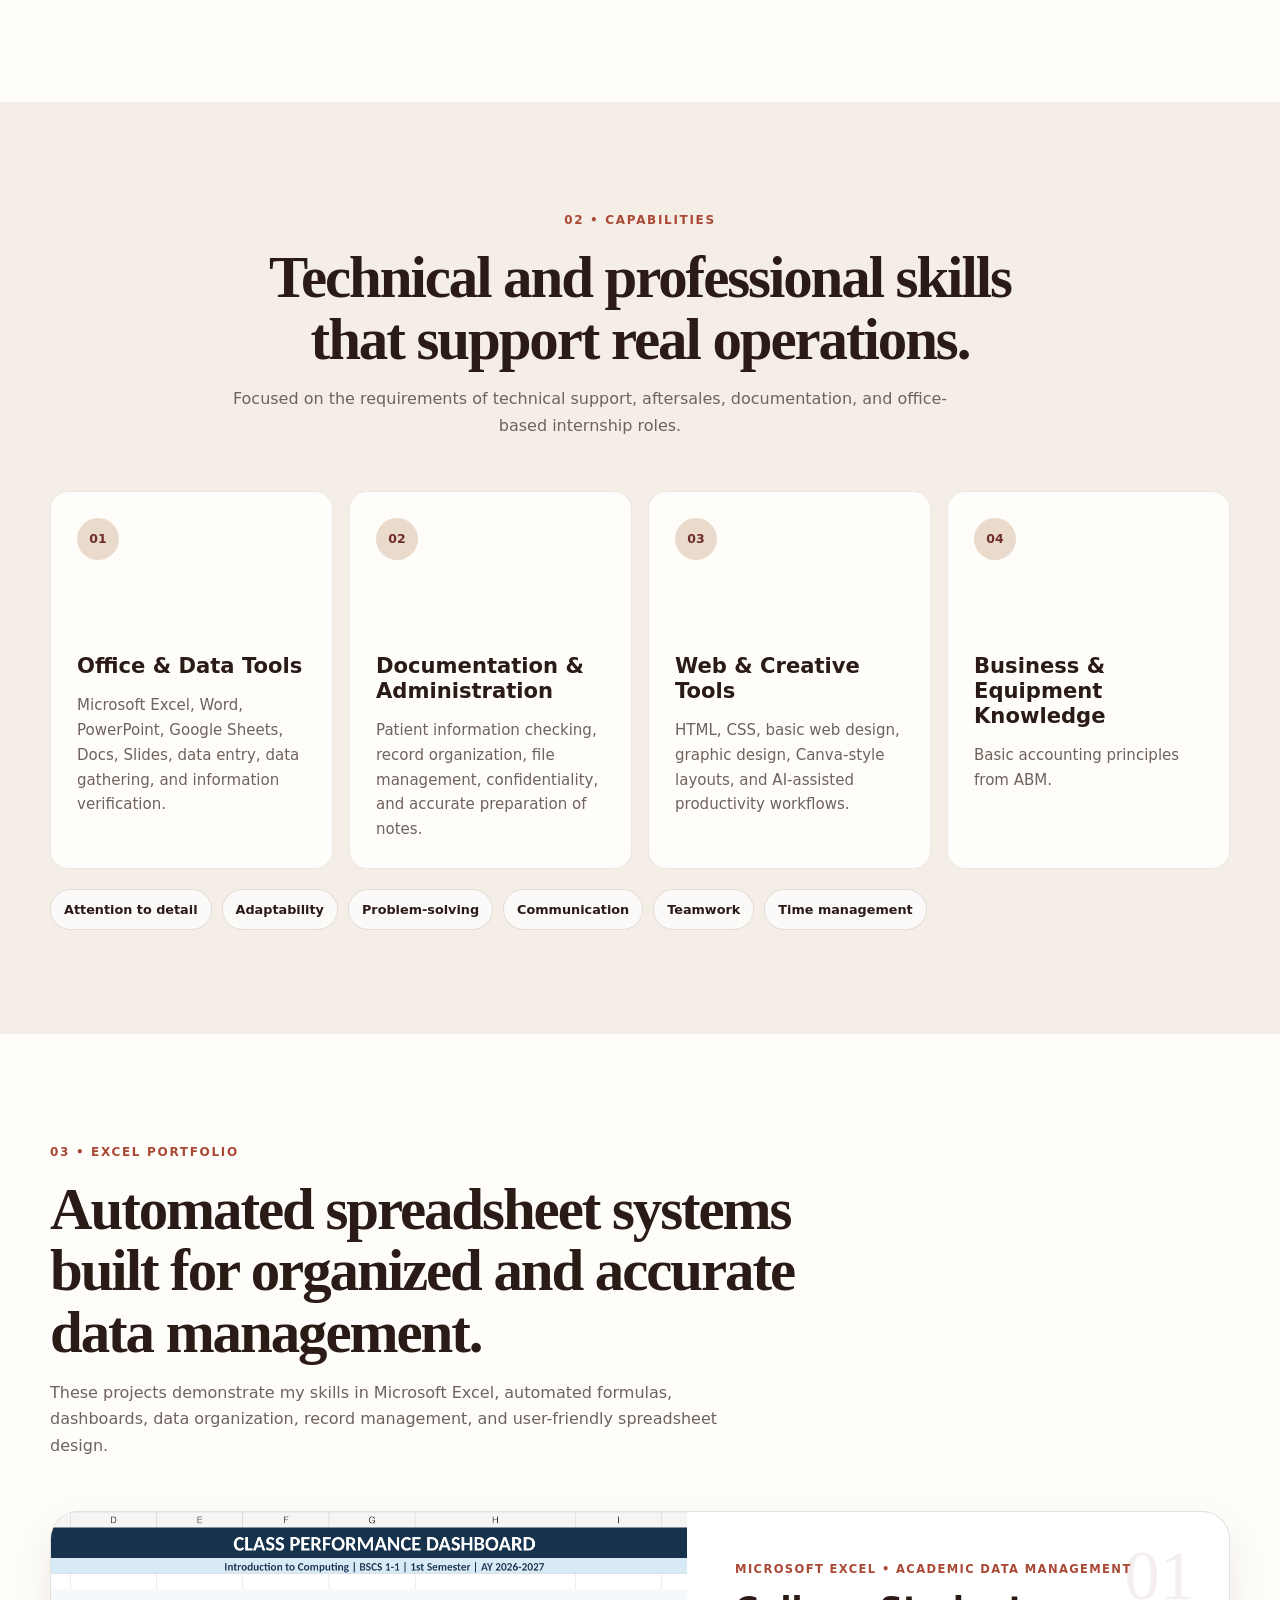
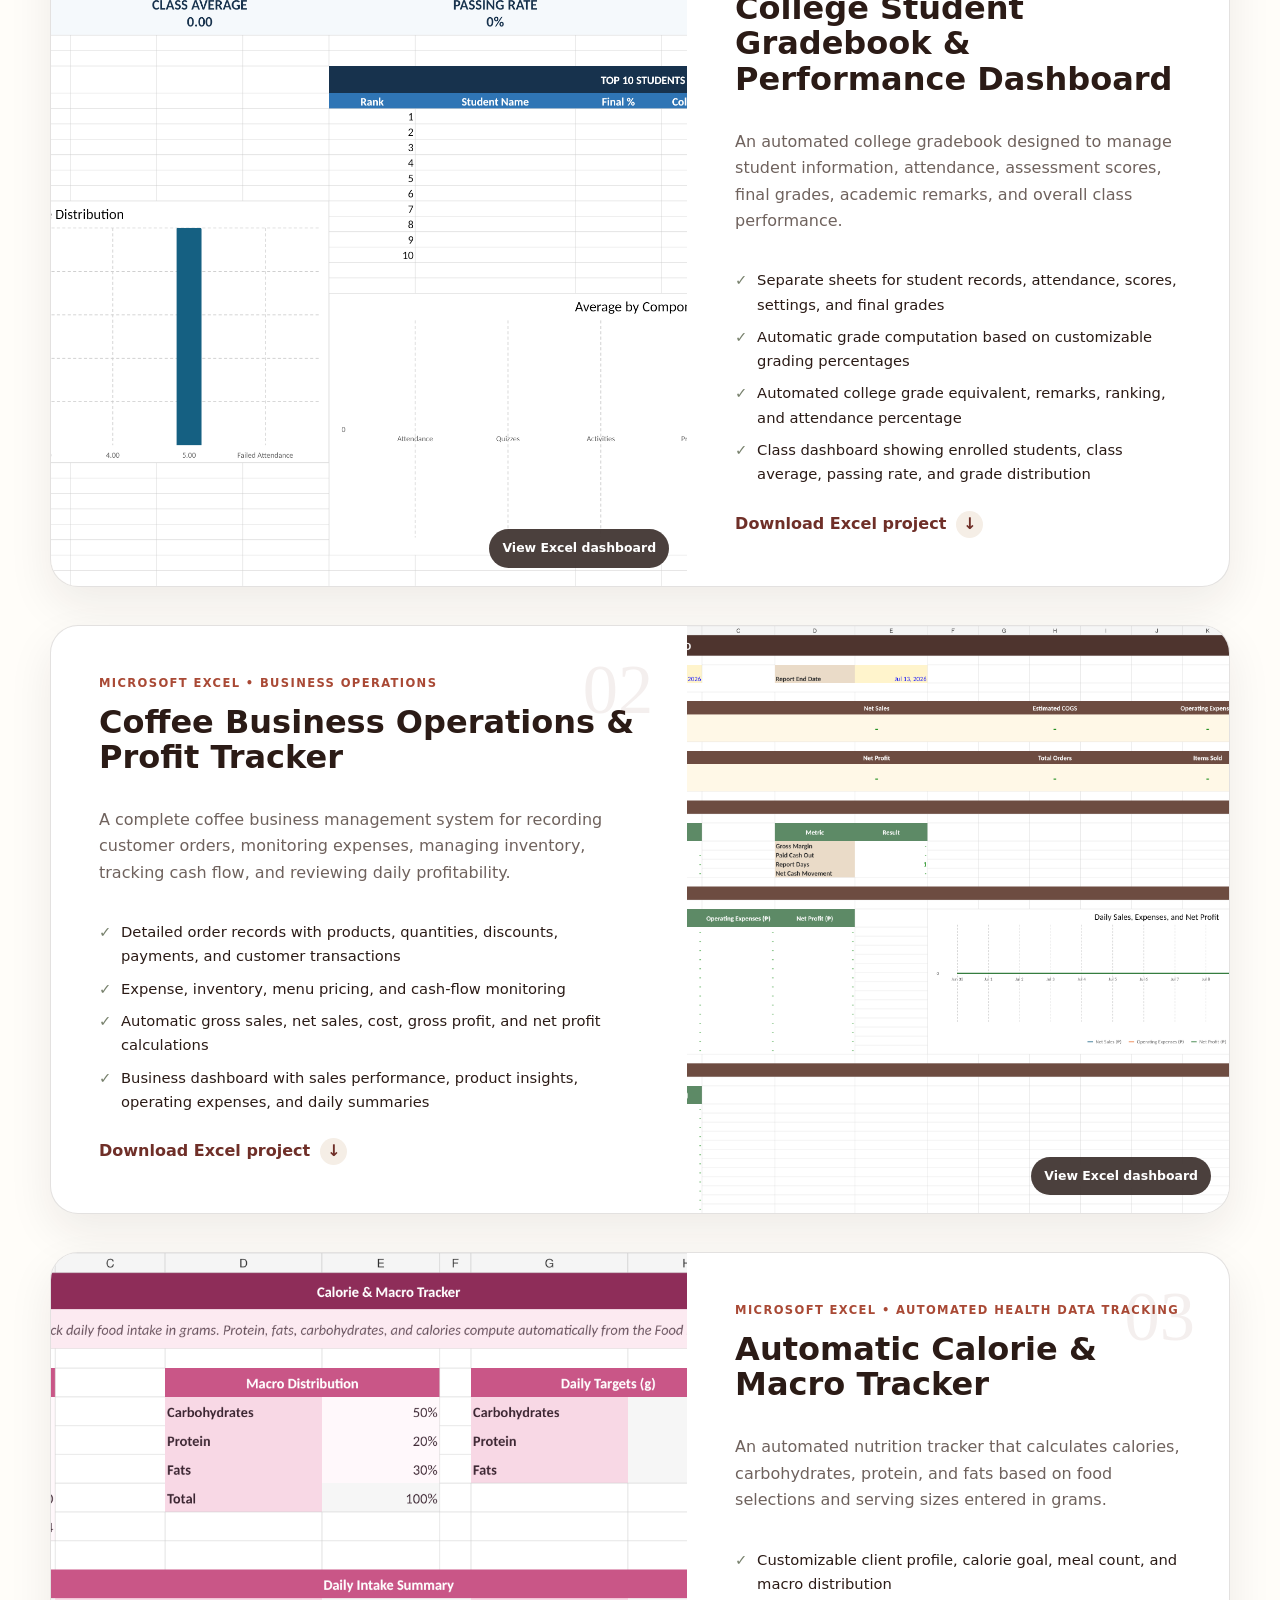
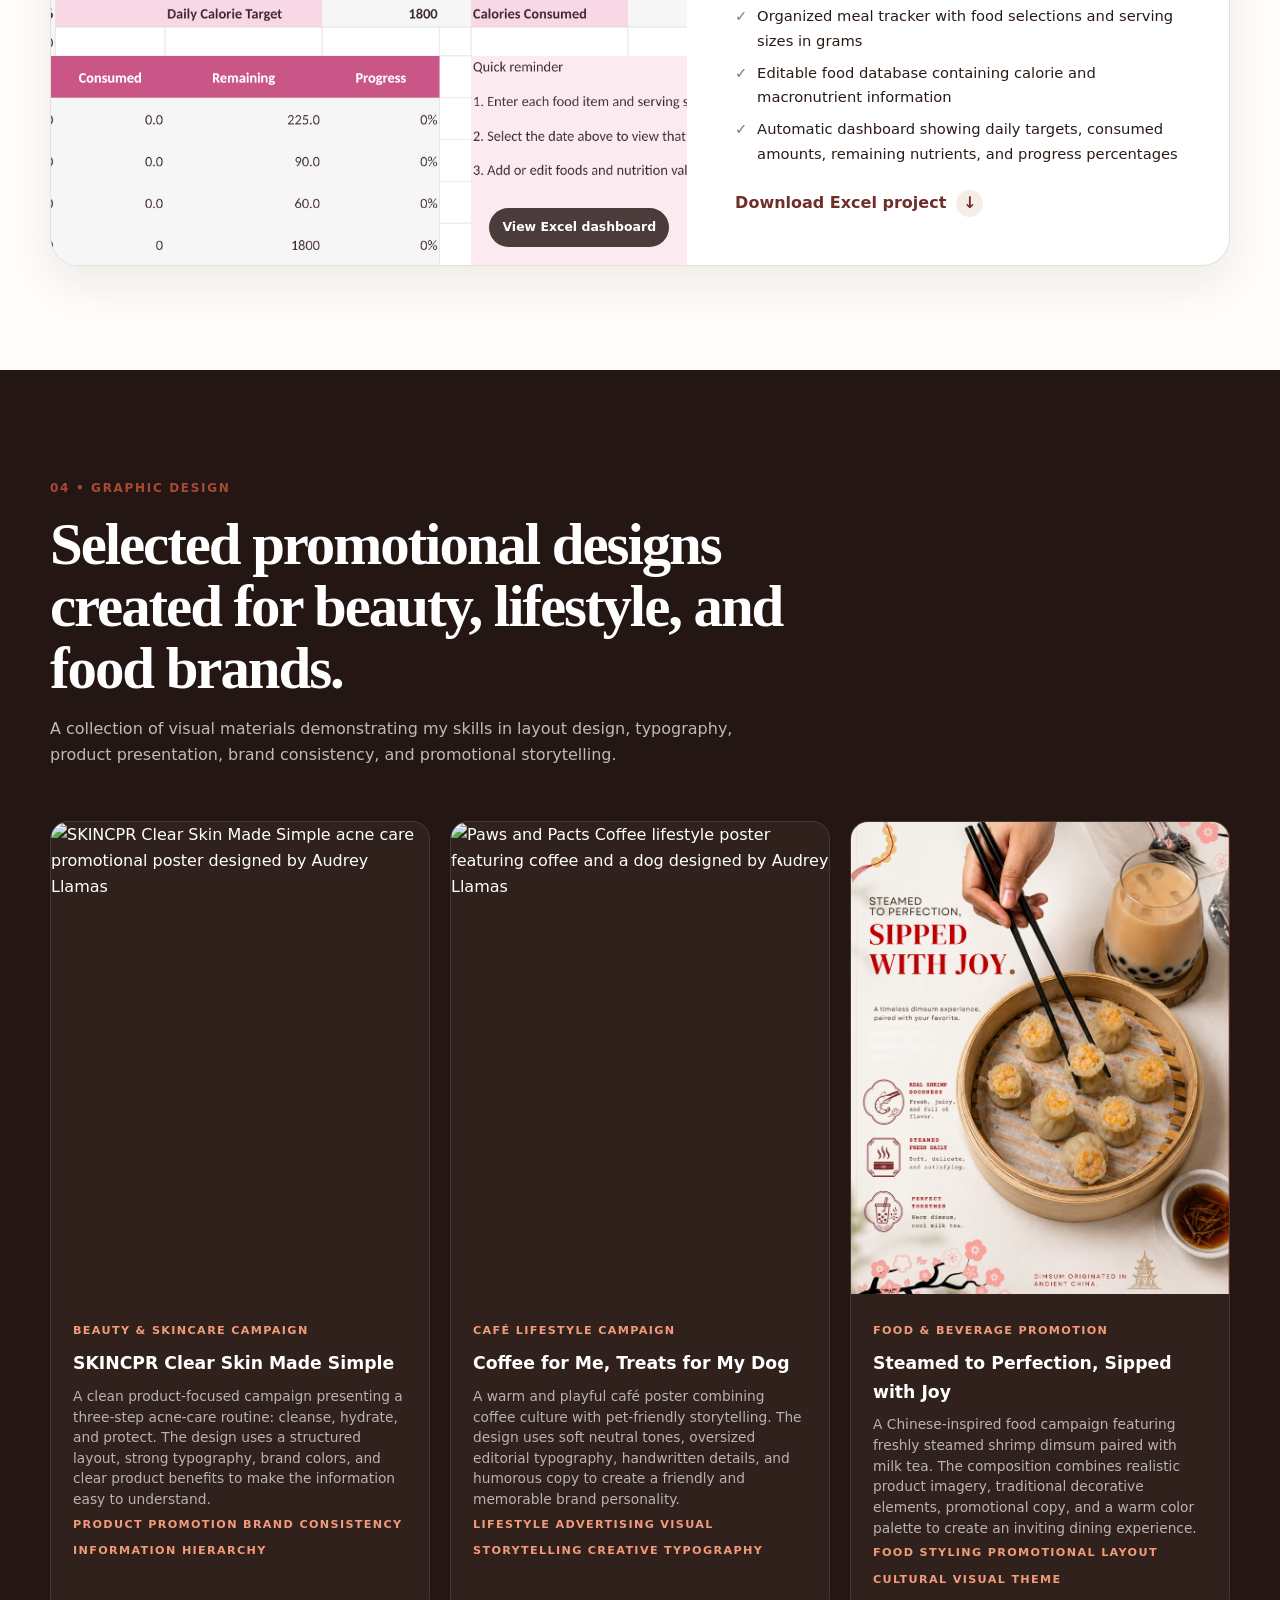
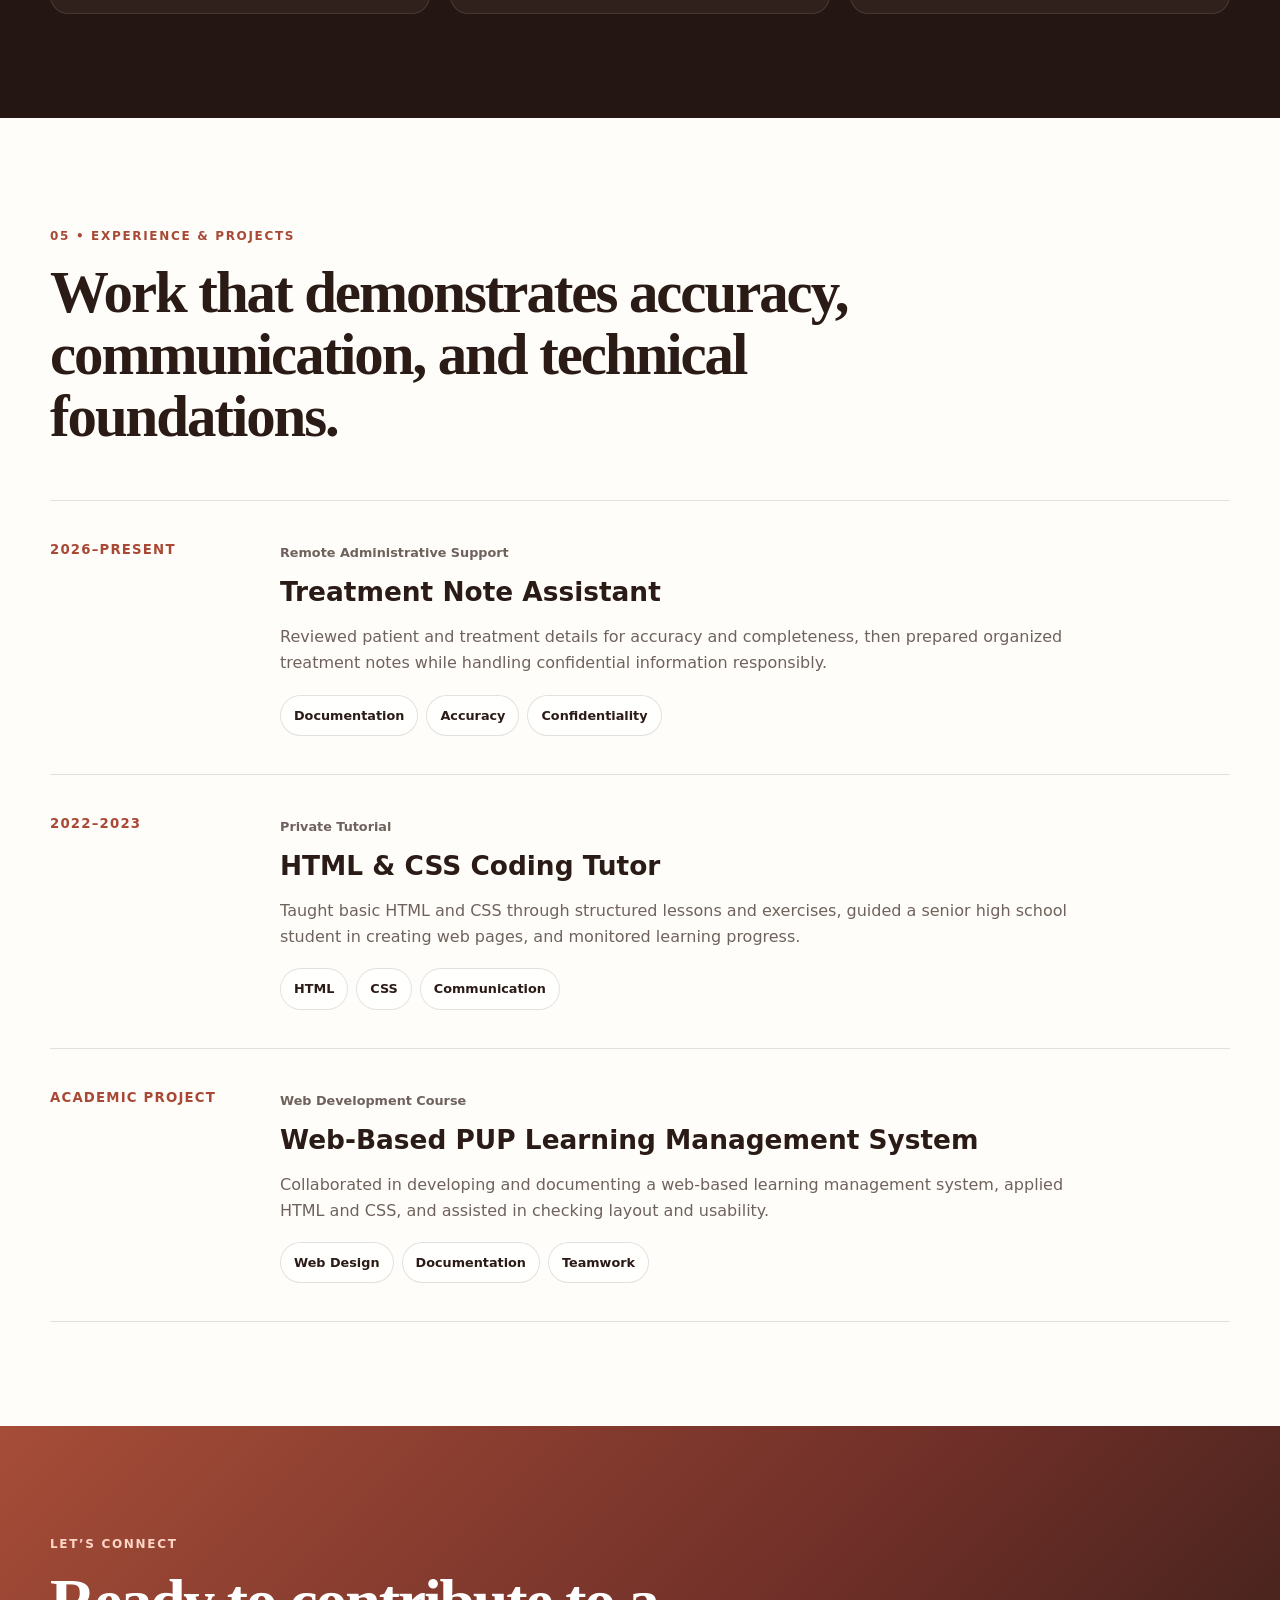
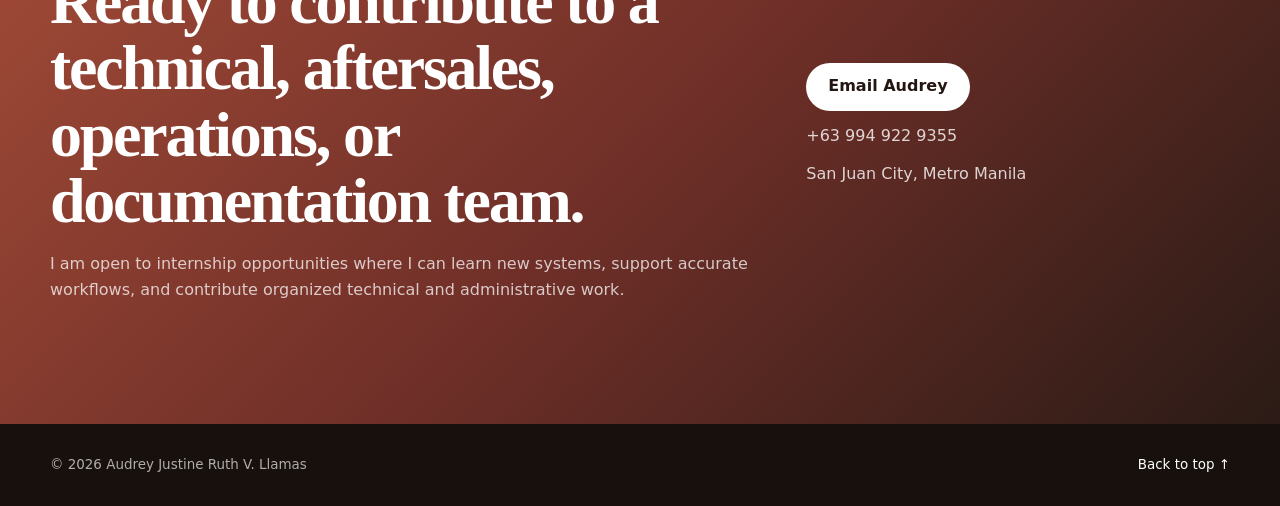
==== commit 3c8bb6db: "Update index.html" ====
--- a/index.html
+++ b/index.html
@@ -44,7 +44,7 @@
       <div class="hero-orb hero-orb-two"></div>
       <div class="container hero-grid">
         <div class="hero-copy reveal">
-          <div class="eyebrow"><span class="status-dot"></span> Graduating in Q4 2026</div>
+          <div class="eyebrow"><span class="status-dot"></span> Graduating in Septermber 2026</div>
           <h1>Organized digital systems, accurate documentation, and reliable research administration support.</h1>
           <p class="hero-lead">
             I am <strong>Audrey Justine Ruth V. Llamas</strong>, a graduating BS Computer Science student with an ABM background. I combine technical skills, careful information checking, spreadsheet organization, web design, and visual communication to support efficient operations.
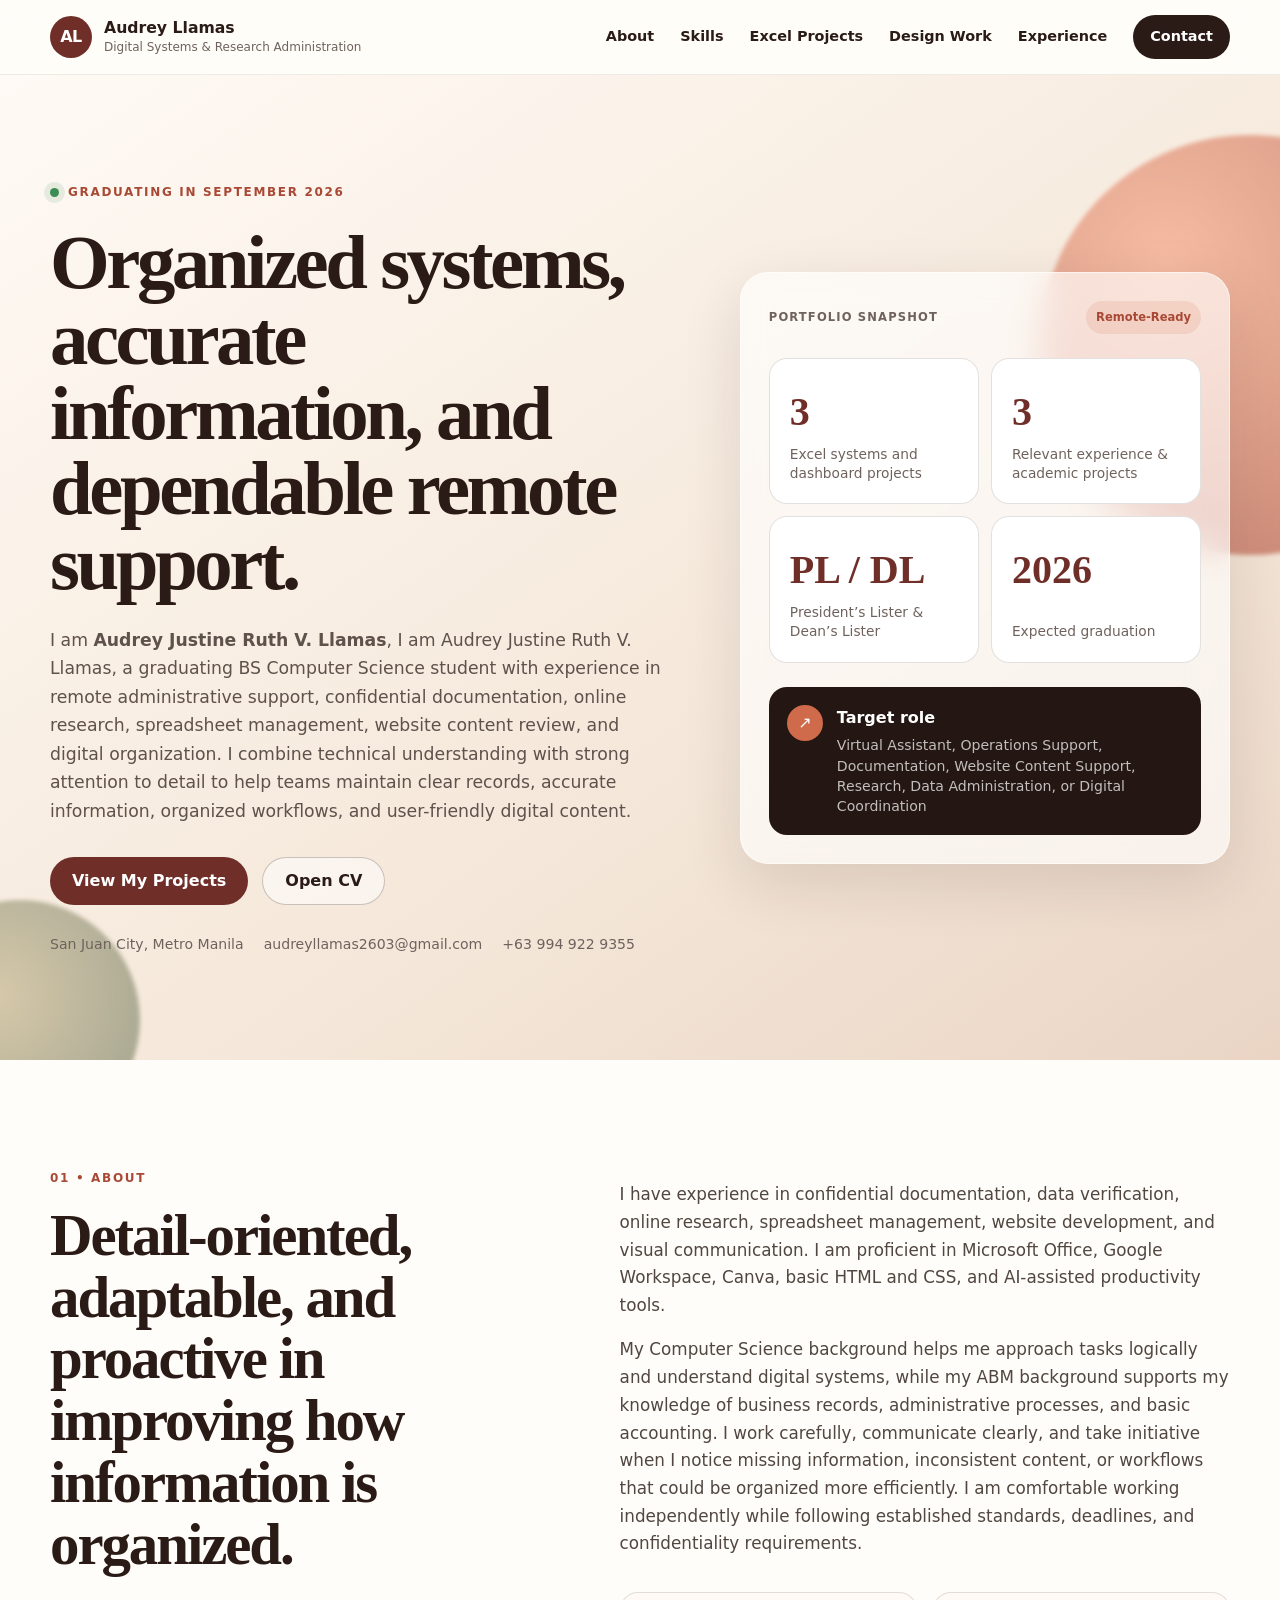
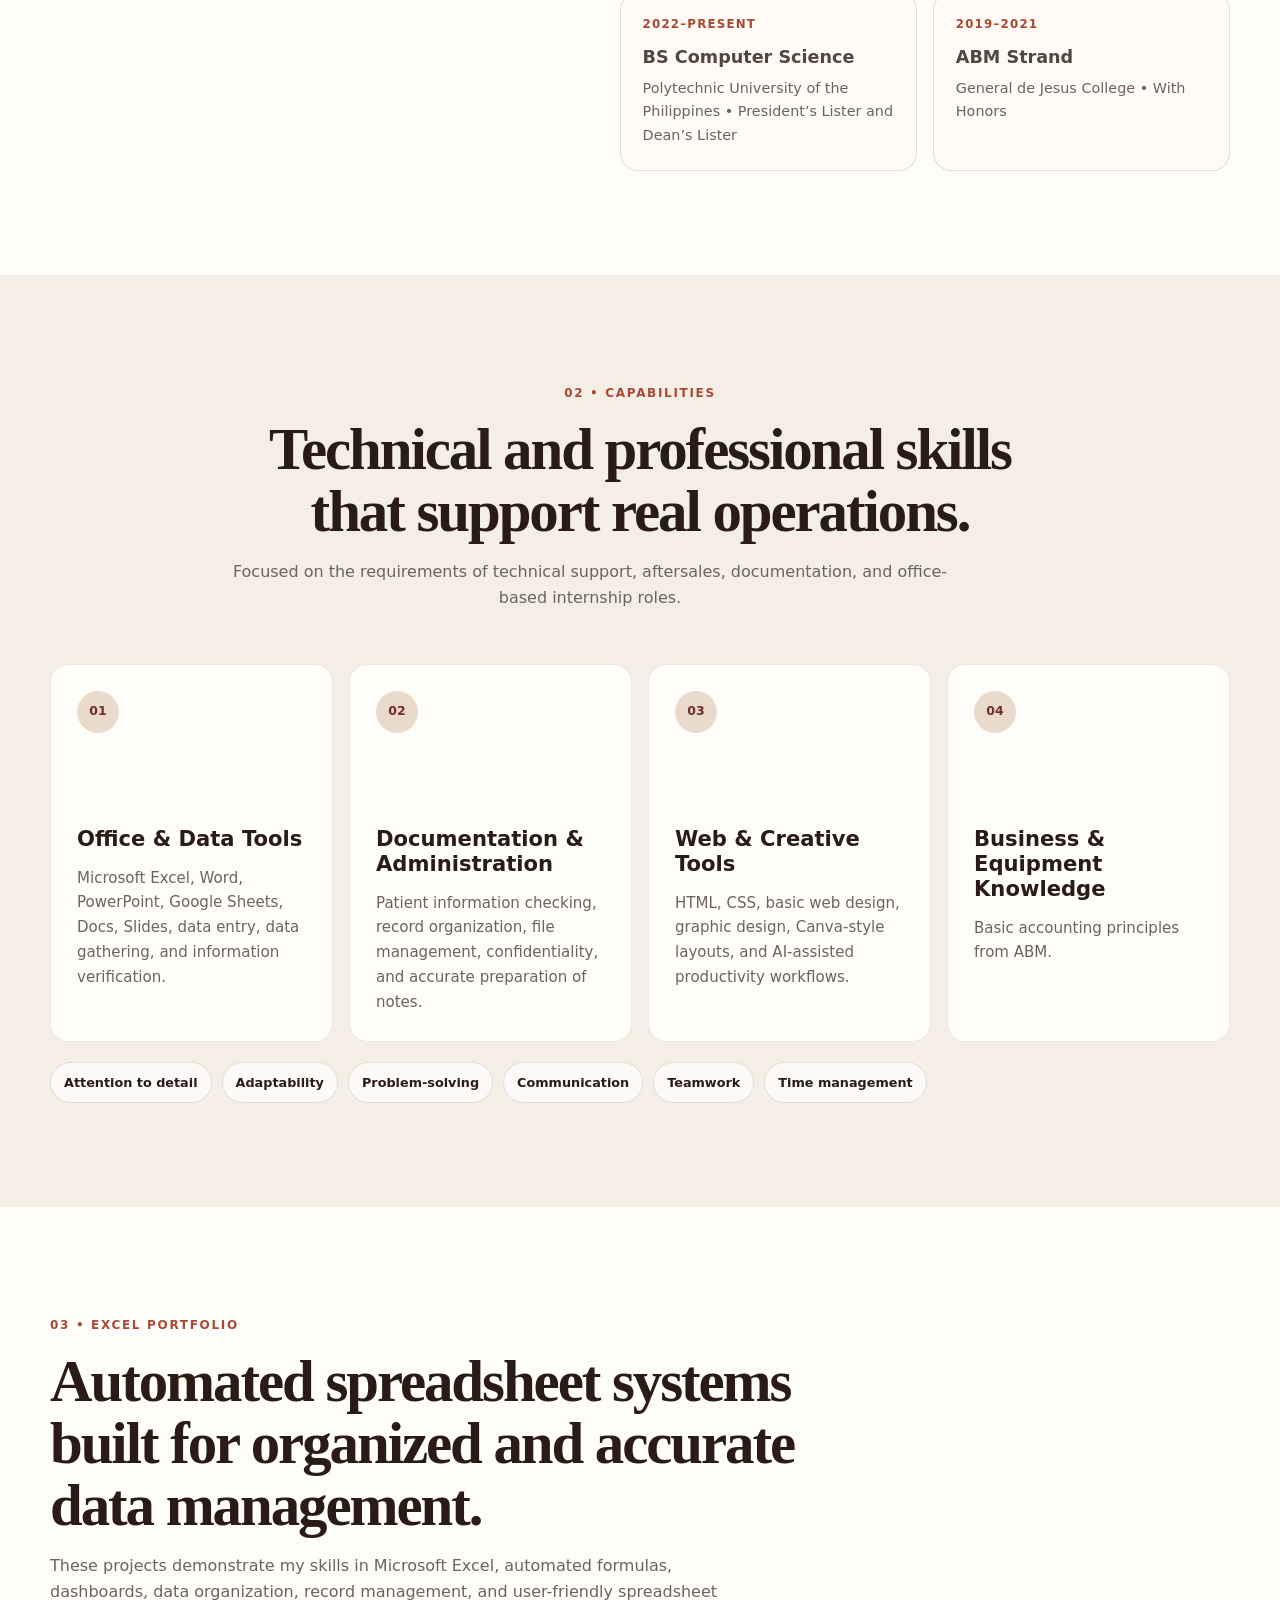
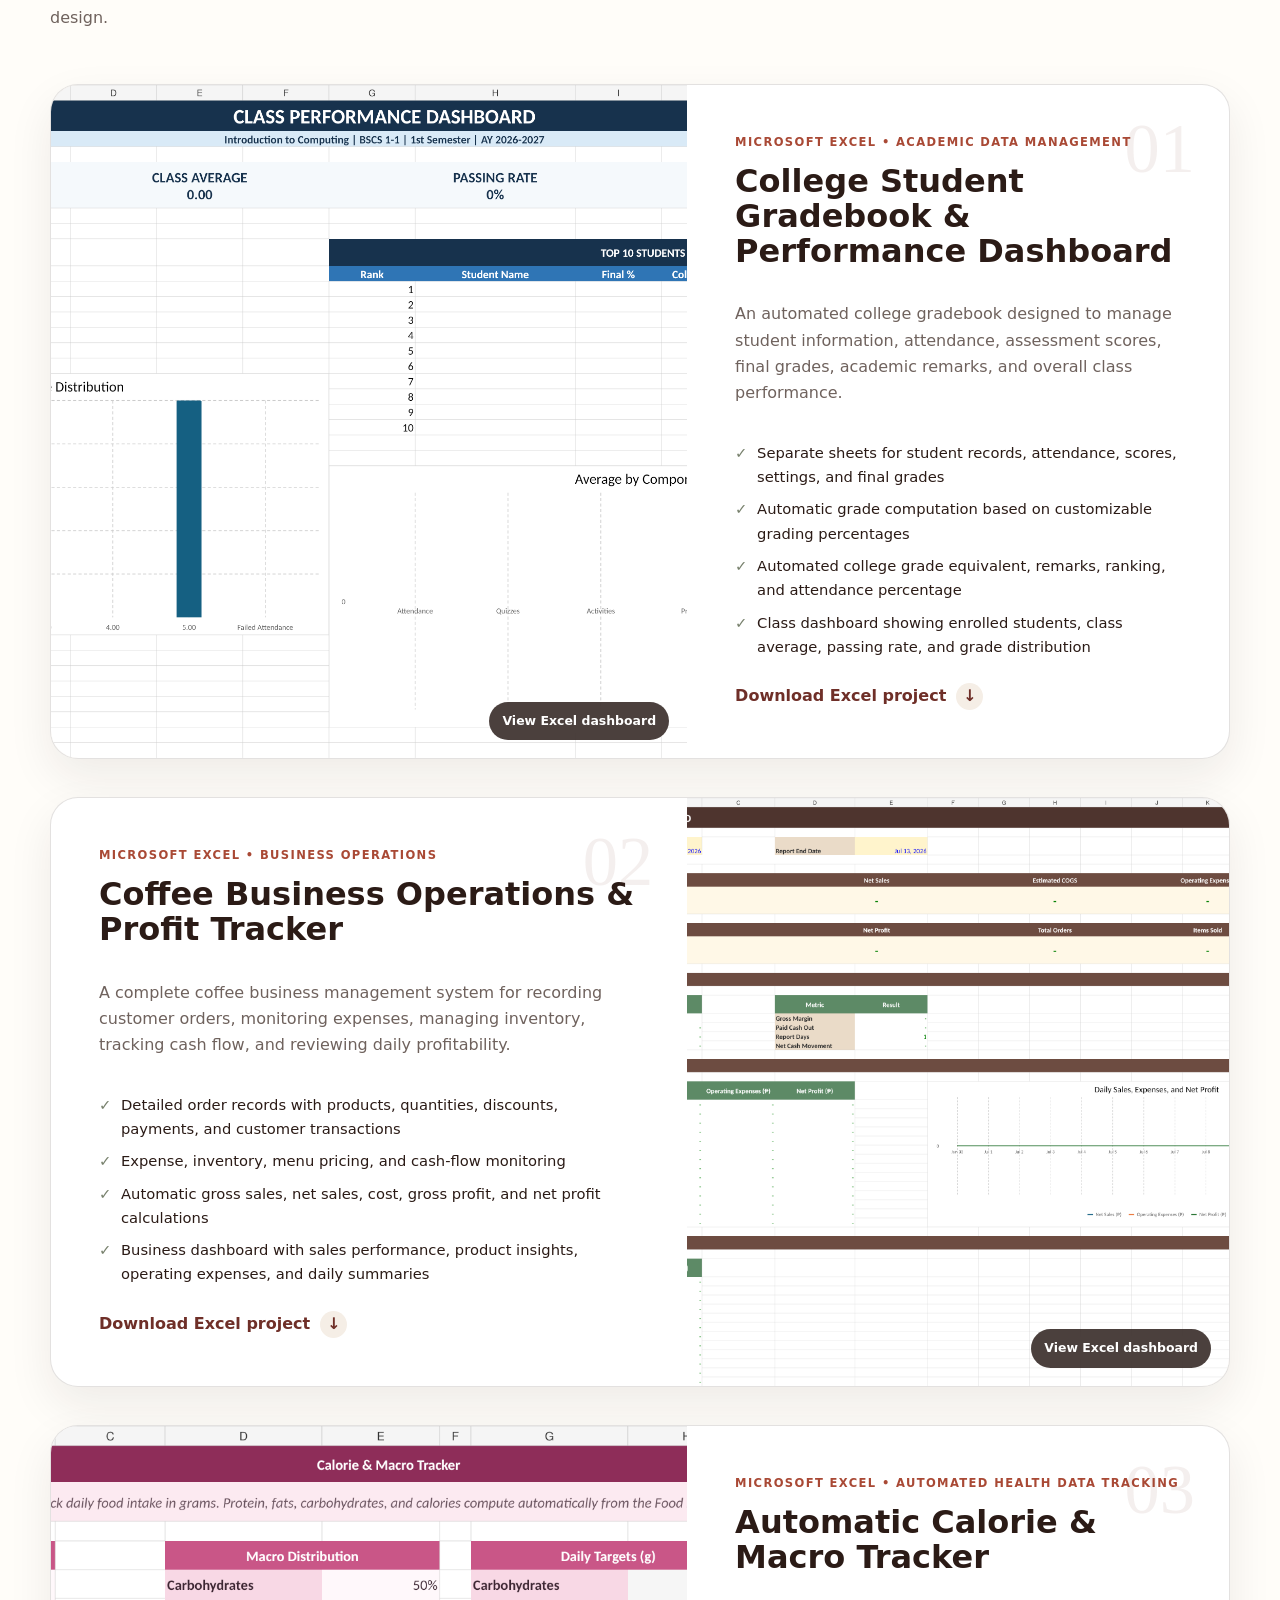
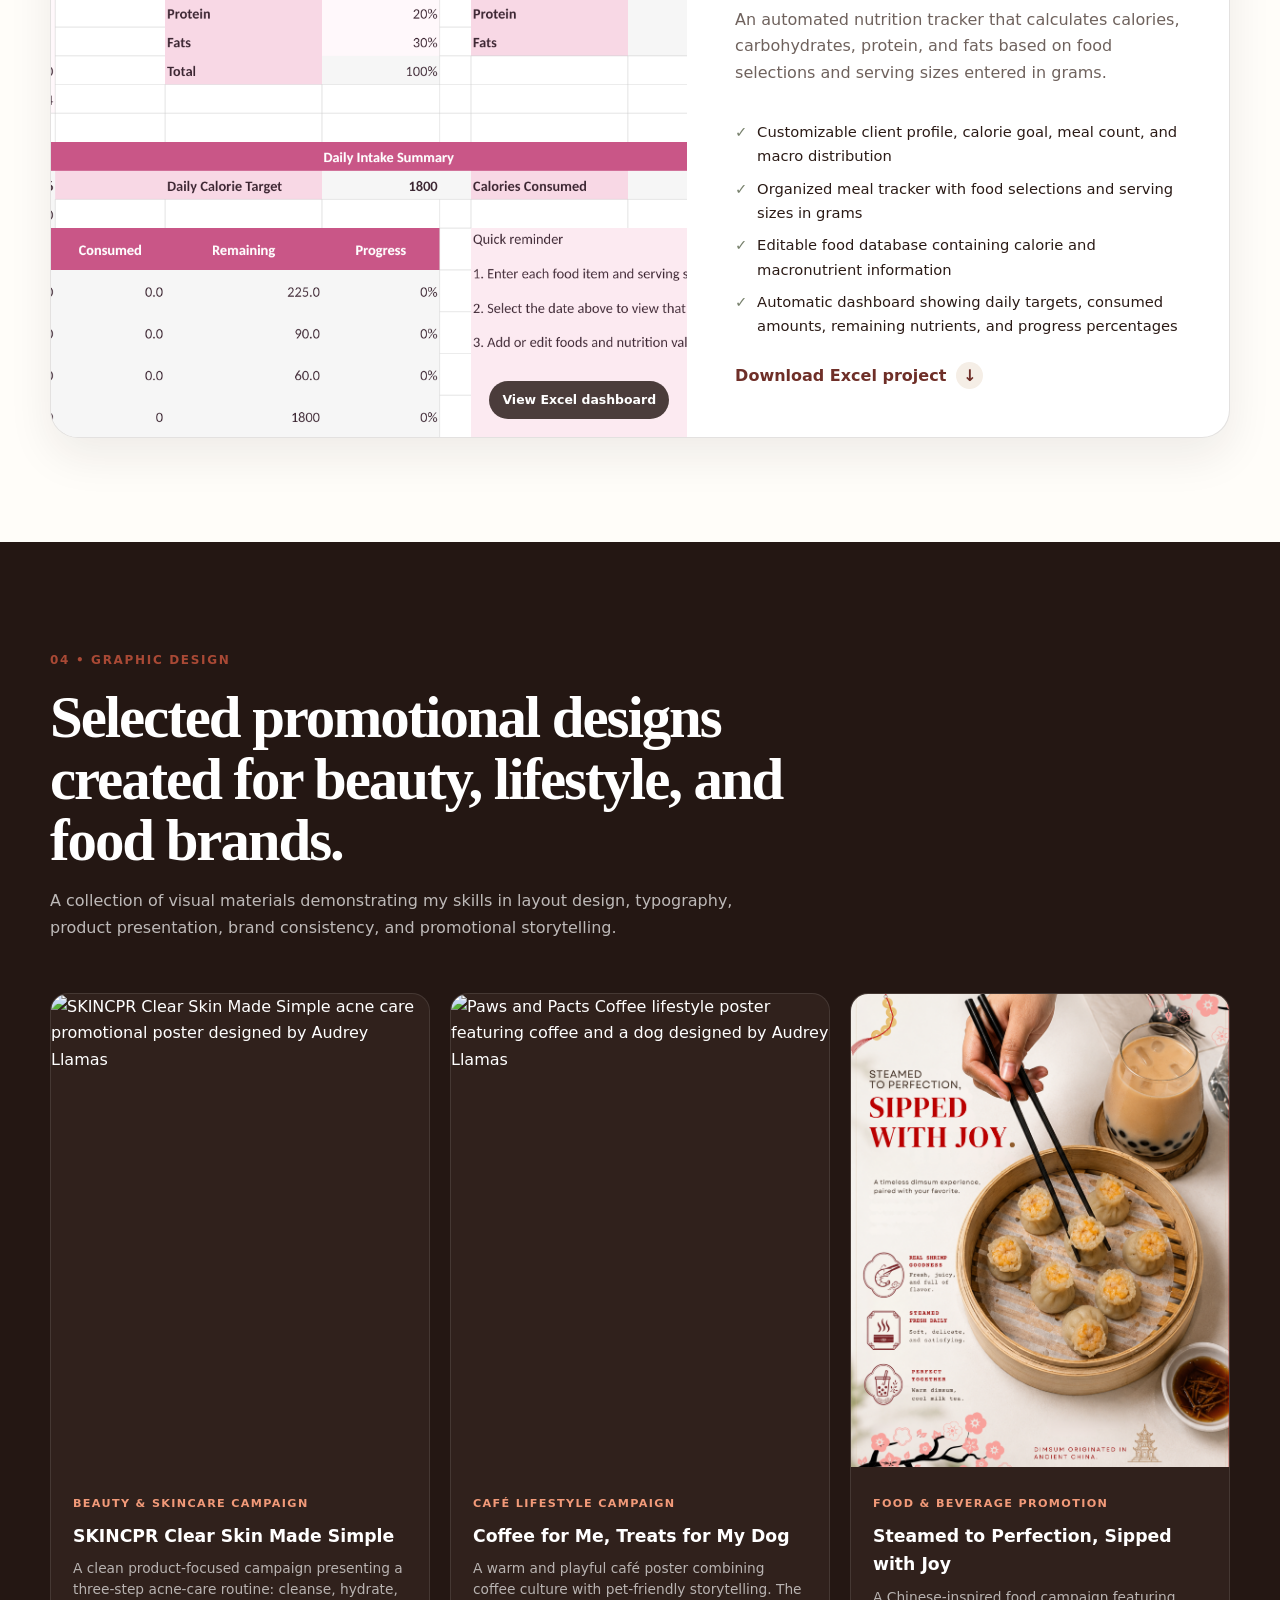
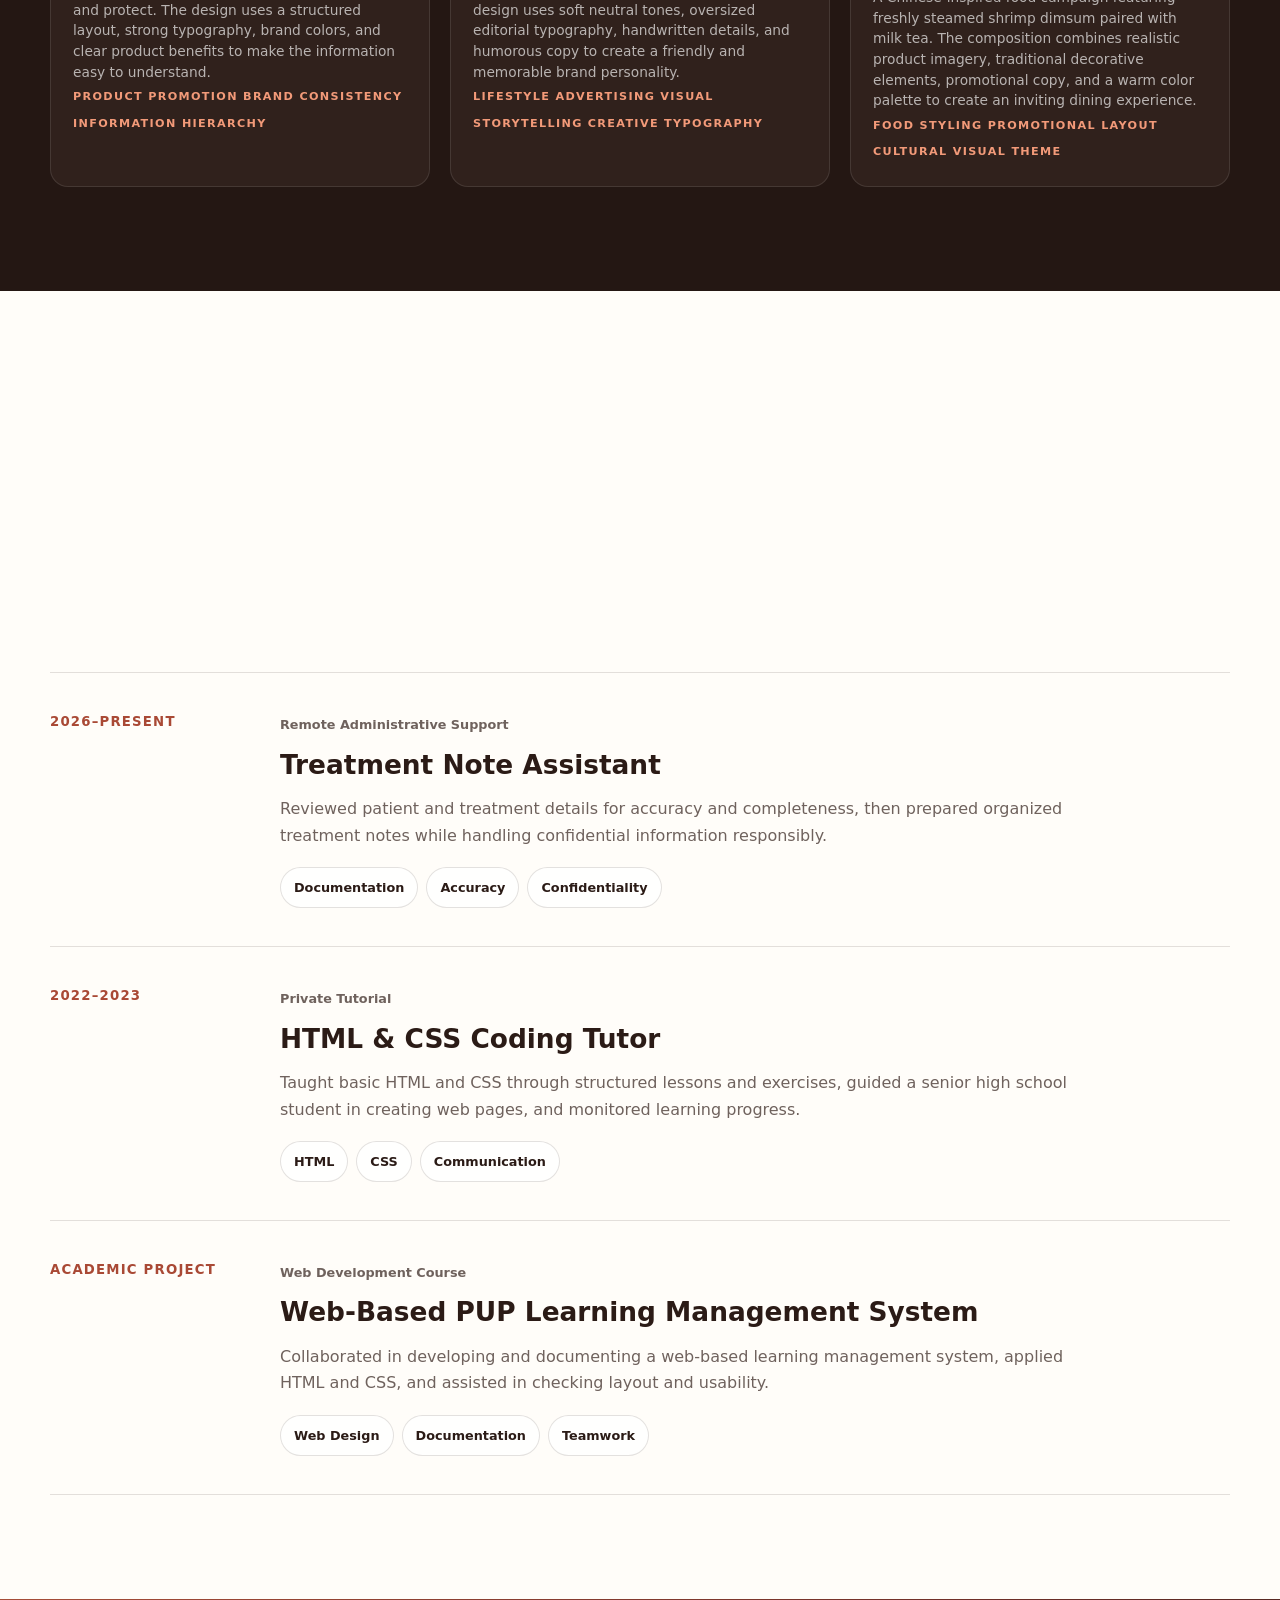
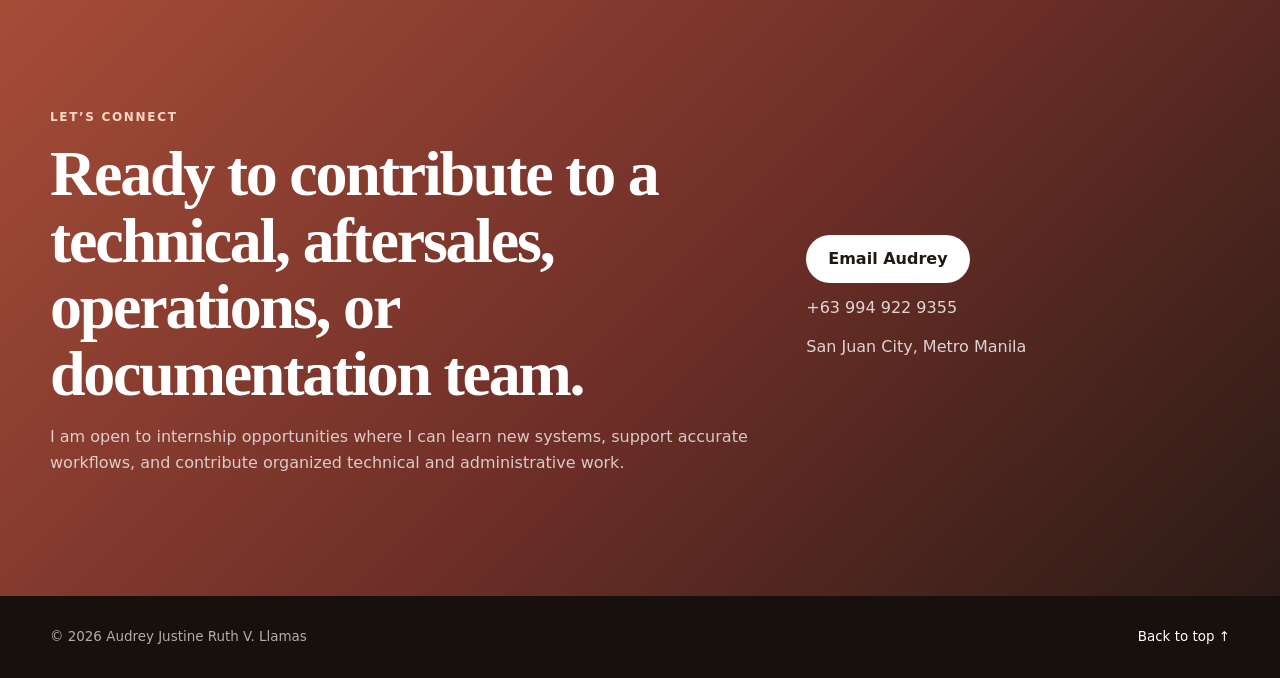
==== commit 60c5dea8: "Revise content for clarity and accuracy Updated various text elements for clarity and accuracy, incl" ====
--- a/index.html
+++ b/index.html
@@ -44,10 +44,12 @@
       <div class="hero-orb hero-orb-two"></div>
       <div class="container hero-grid">
         <div class="hero-copy reveal">
-          <div class="eyebrow"><span class="status-dot"></span> Graduating in Septermber 2026</div>
-          <h1>Organized digital systems, accurate documentation, and reliable research administration support.</h1>
+          <div class="eyebrow"><span class="status-dot"></span> Graduating in September 2026</div>
+          <h1>Organized systems, accurate information, and dependable remote support.</h1>
           <p class="hero-lead">
-            I am <strong>Audrey Justine Ruth V. Llamas</strong>, a graduating BS Computer Science student with an ABM background. I combine technical skills, careful information checking, spreadsheet organization, web design, and visual communication to support efficient operations.
+            I am <strong>Audrey Justine Ruth V. Llamas</strong>, I am Audrey Justine Ruth V. Llamas, a graduating BS Computer Science student with experience in remote administrative support, confidential documentation, online research, spreadsheet management, website content review, and digital organization.
+
+I combine technical understanding with strong attention to detail to help teams maintain clear records, accurate information, organized workflows, and user-friendly digital content.
           </p>
           <div class="hero-actions">
             <a class="button button-primary" href="#excel-projects">View My Projects</a>
@@ -63,12 +65,12 @@
         <aside class="hero-panel reveal" aria-label="Portfolio highlights">
           <div class="panel-topline">
             <span>PORTFOLIO SNAPSHOT</span>
-            <span class="mini-badge">Internship-ready</span>
+            <span class="mini-badge">Remote-Ready</span>
           </div>
           <div class="metric-grid">
             <article>
               <strong>3</strong>
-              <span>Excel dashboard projects</span>
+              <span>Excel systems and dashboard projects</span>
             </article>
             <article>
               <strong>3</strong>
@@ -87,7 +89,7 @@
             <span class="panel-note-icon">↗</span>
             <div>
               <strong>Target role</strong>
-              <p>Technical Support, Aftersales, Operations, Documentation, or QA Internship</p>
+              <p>Virtual Assistant, Operations Support, Documentation, Website Content Support, Research, Data Administration, or Digital Coordination</p>
             </div>
           </div>
         </aside>
@@ -98,20 +100,20 @@
       <div class="container two-column">
         <div class="section-heading reveal">
           <span class="kicker">01 • About</span>
-          <h2>Adaptable, detail-oriented, and ready to learn unfamiliar processes.</h2>
+          <h2>Detail-oriented, adaptable, and proactive in improving how information is organized.</h2>
         </div>
         <div class="about-content reveal">
           <p>
-            I have experience in documentation, data gathering, patient information review, web development, and graphic design. I am proficient in Microsoft Office, Google Workspace, and AI-assisted productivity tools.
-          </p>
-          <p>
-            My Computer Science training helps me approach tasks logically, while my ABM background supports my understanding of records, business processes, and basic accounting. I work carefully, communicate clearly, and adjust quickly when responsibilities or workflows change.
-          </p>
+          I have experience in confidential documentation, data verification, online research, spreadsheet management, website development, and visual communication. I am proficient in Microsoft Office, Google Workspace, Canva, basic HTML and CSS, and AI-assisted productivity tools.
+          </p>
+          <p>
+           My Computer Science background helps me approach tasks logically and understand digital systems, while my ABM background supports my knowledge of business records, administrative processes, and basic accounting.
+          I work carefully, communicate clearly, and take initiative when I notice missing information, inconsistent content, or workflows that could be organized more efficiently. I am comfortable working independently while following established standards, deadlines, and confidentiality requirements.</p>
           <div class="education-strip">
             <div>
               <span>2022–Present</span>
               <strong>BS Computer Science</strong>
-              <p>Polytechnic University of the Philippines</p>
+              <p>Polytechnic University of the Philippines • President’s Lister and Dean’s Lister</p>
             </div>
             <div>
               <span>2019–2021</span>
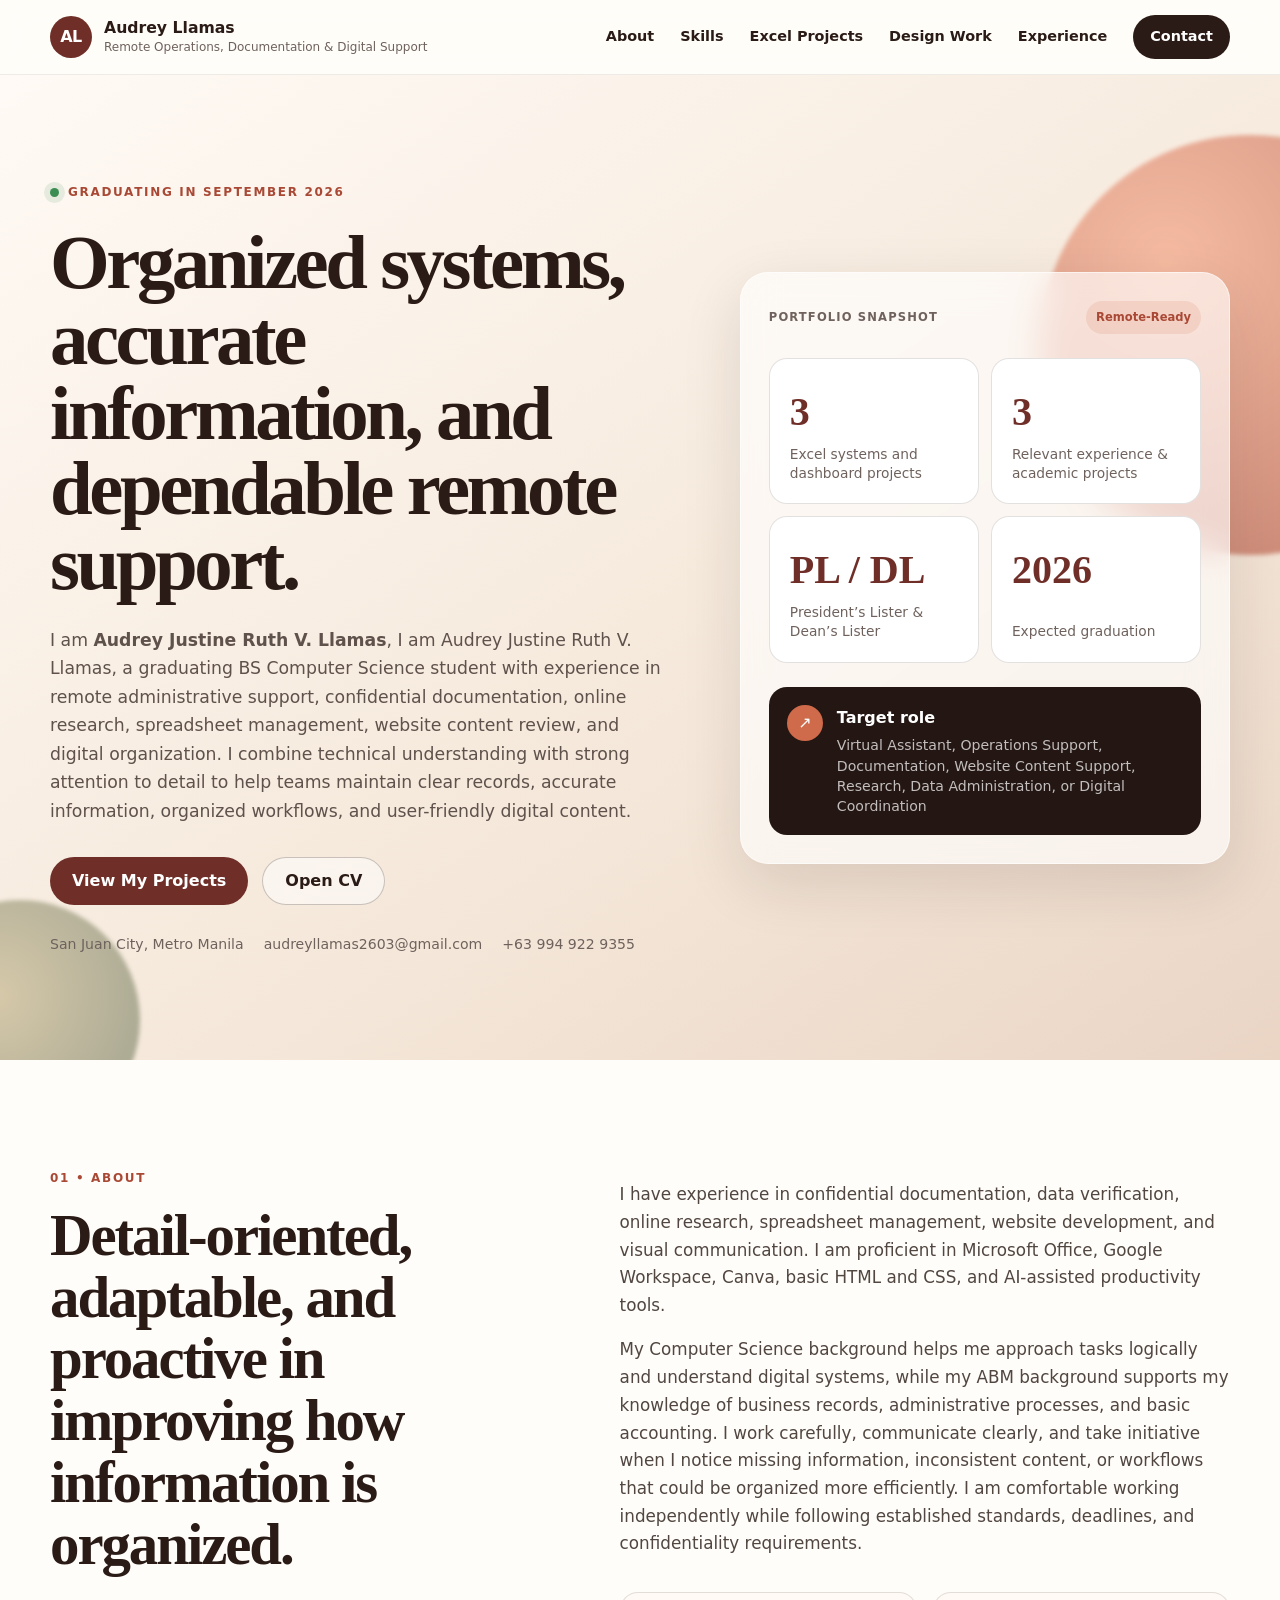
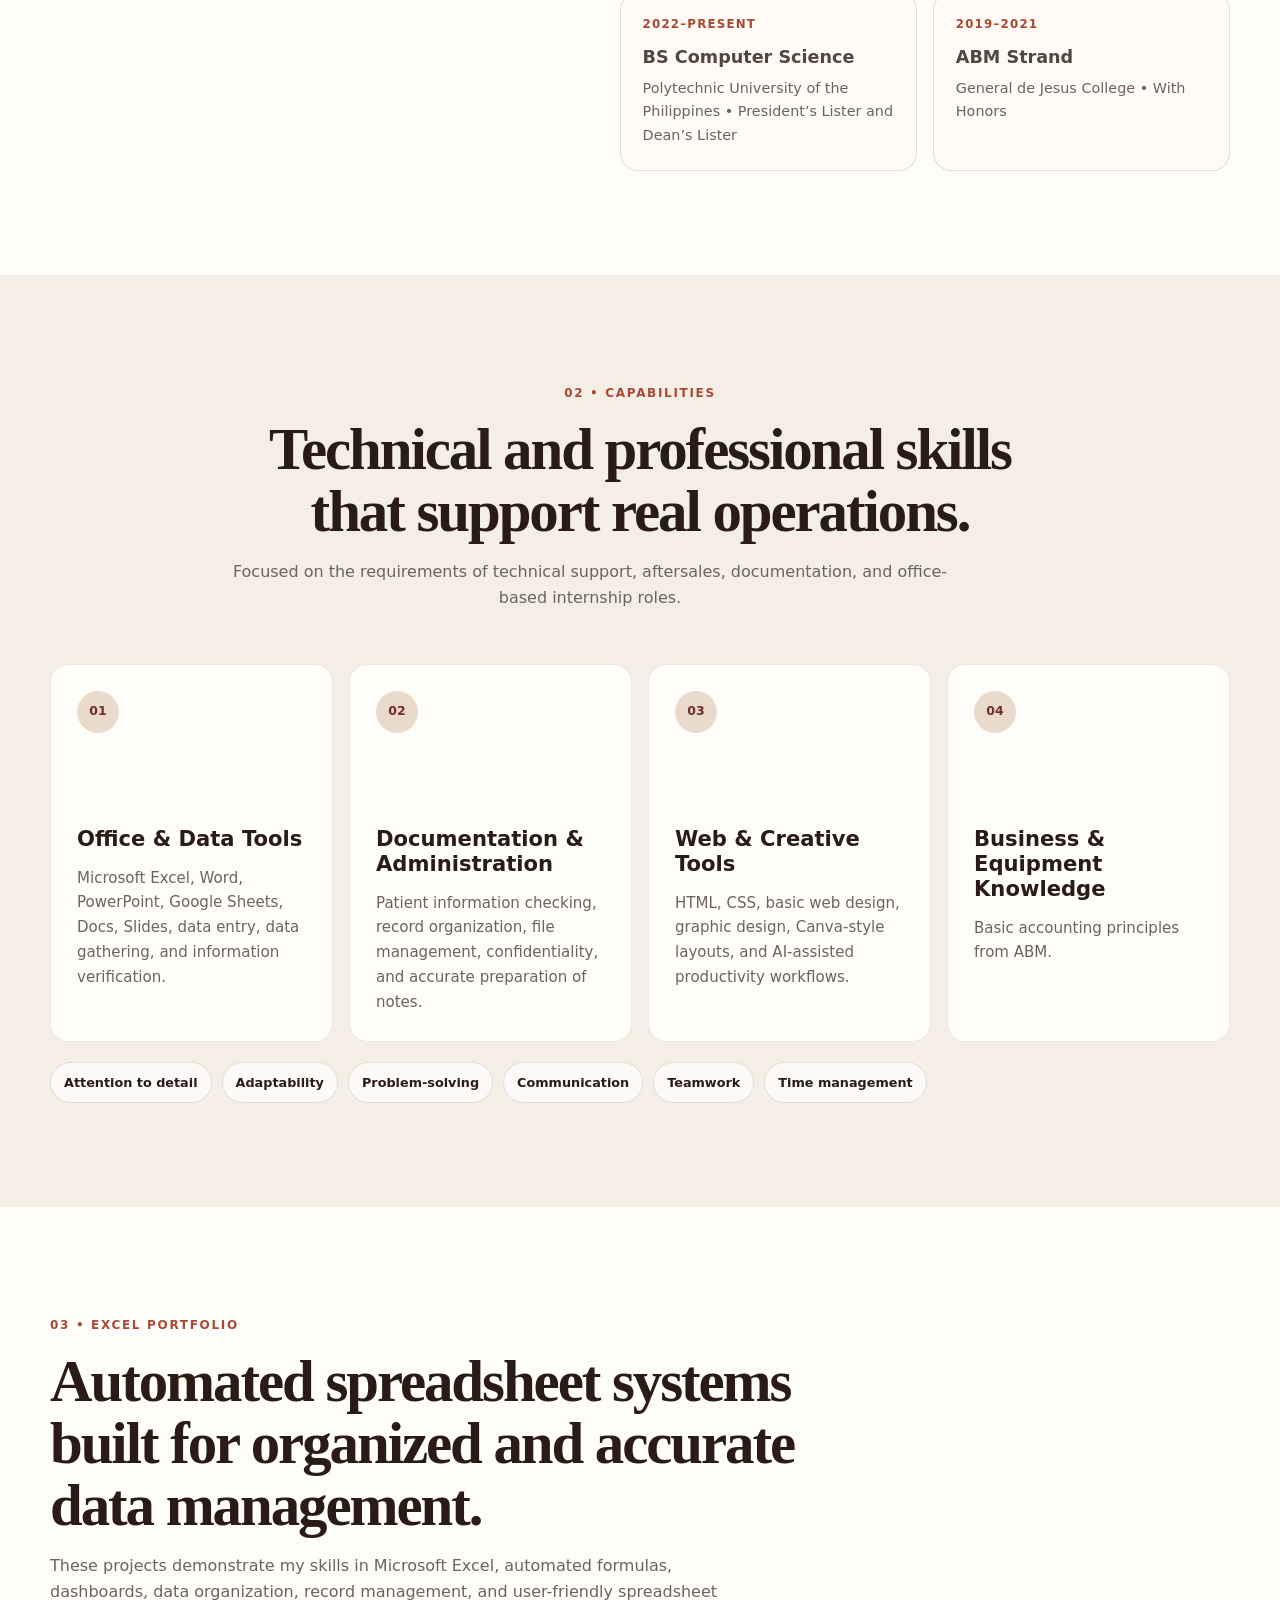
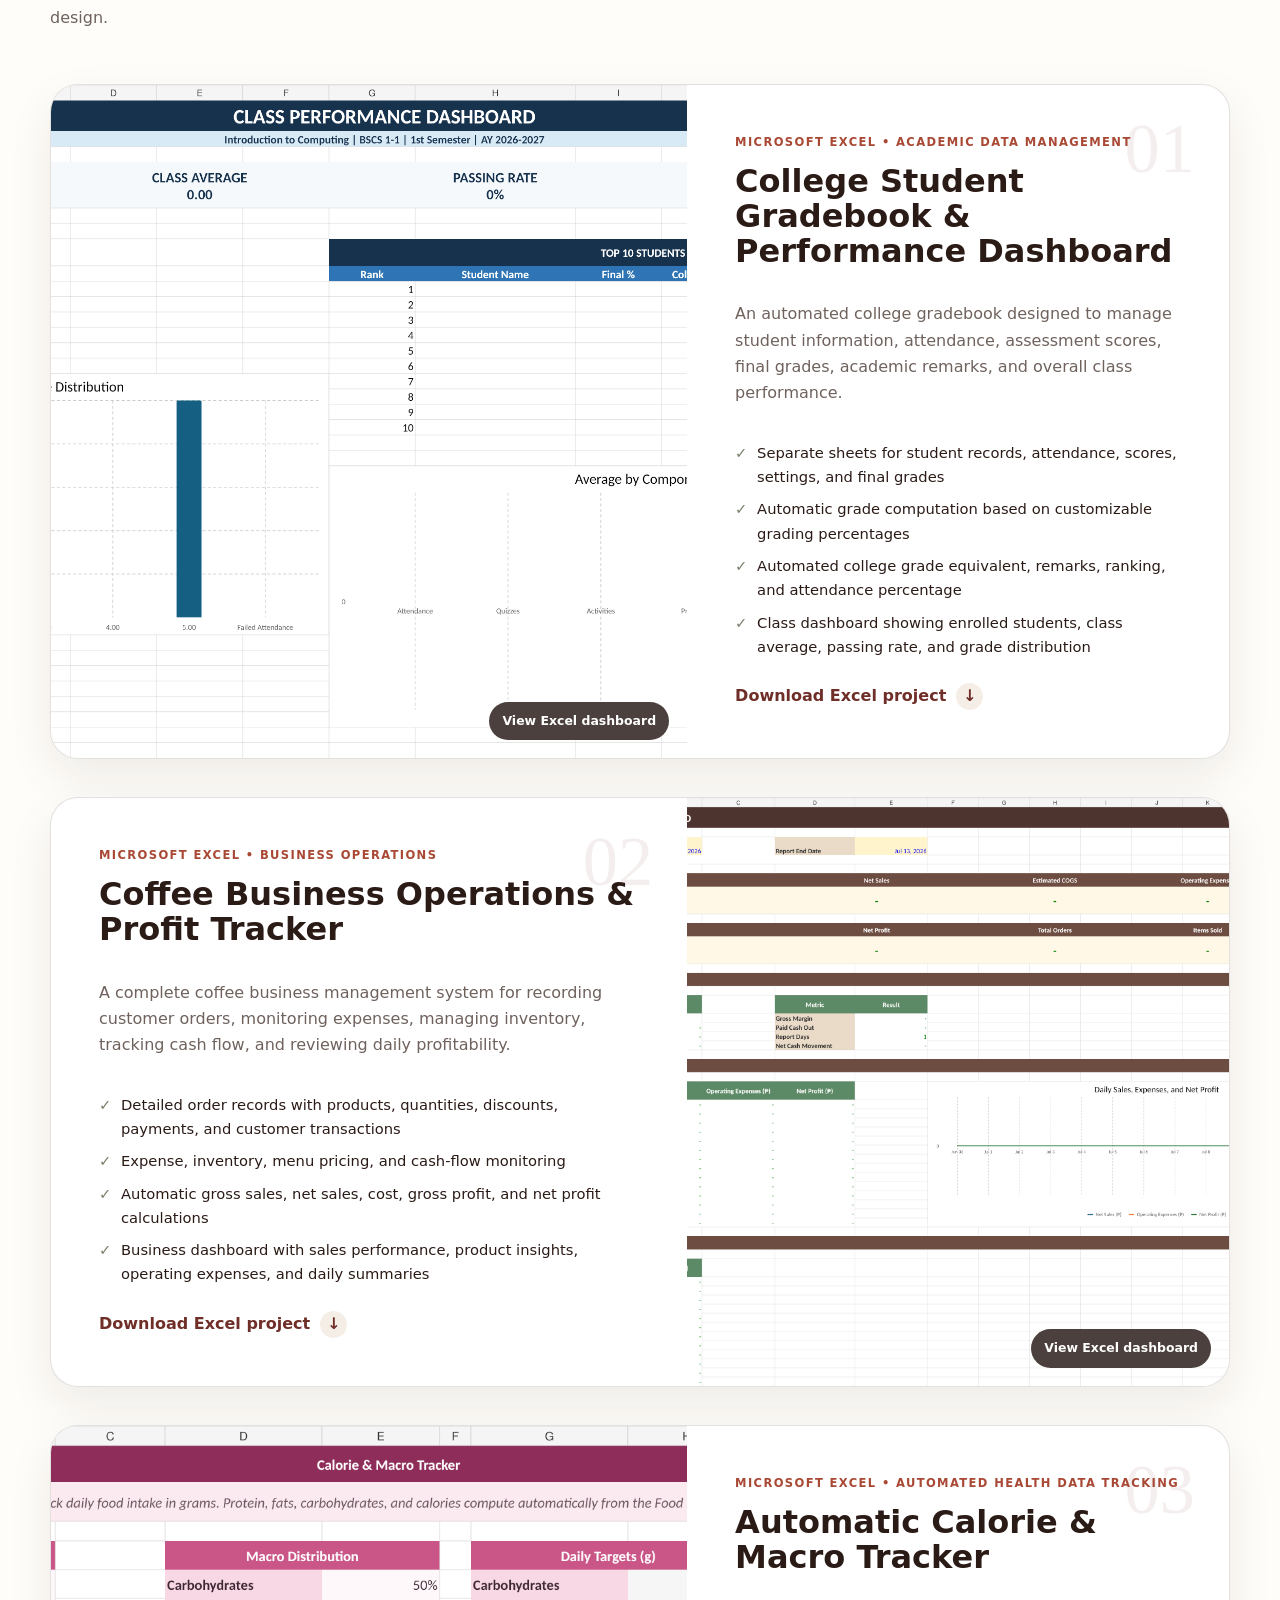
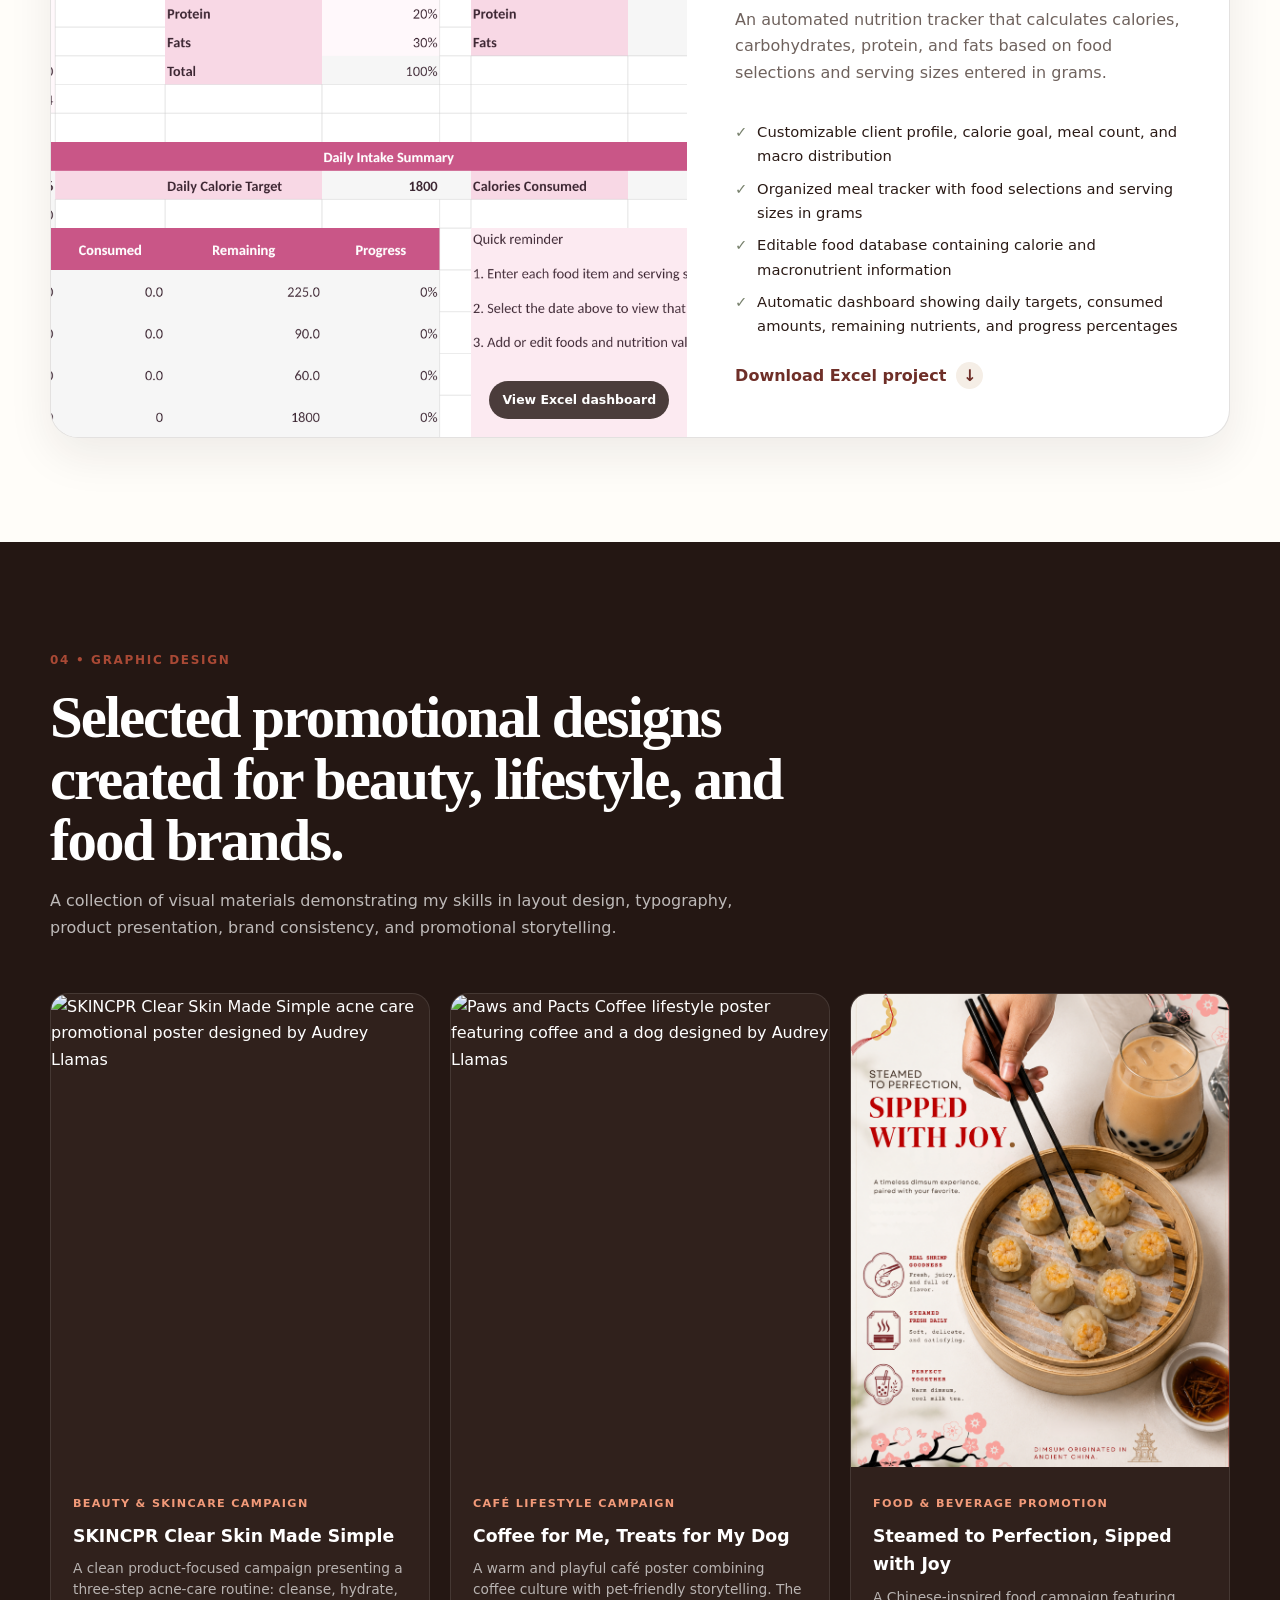
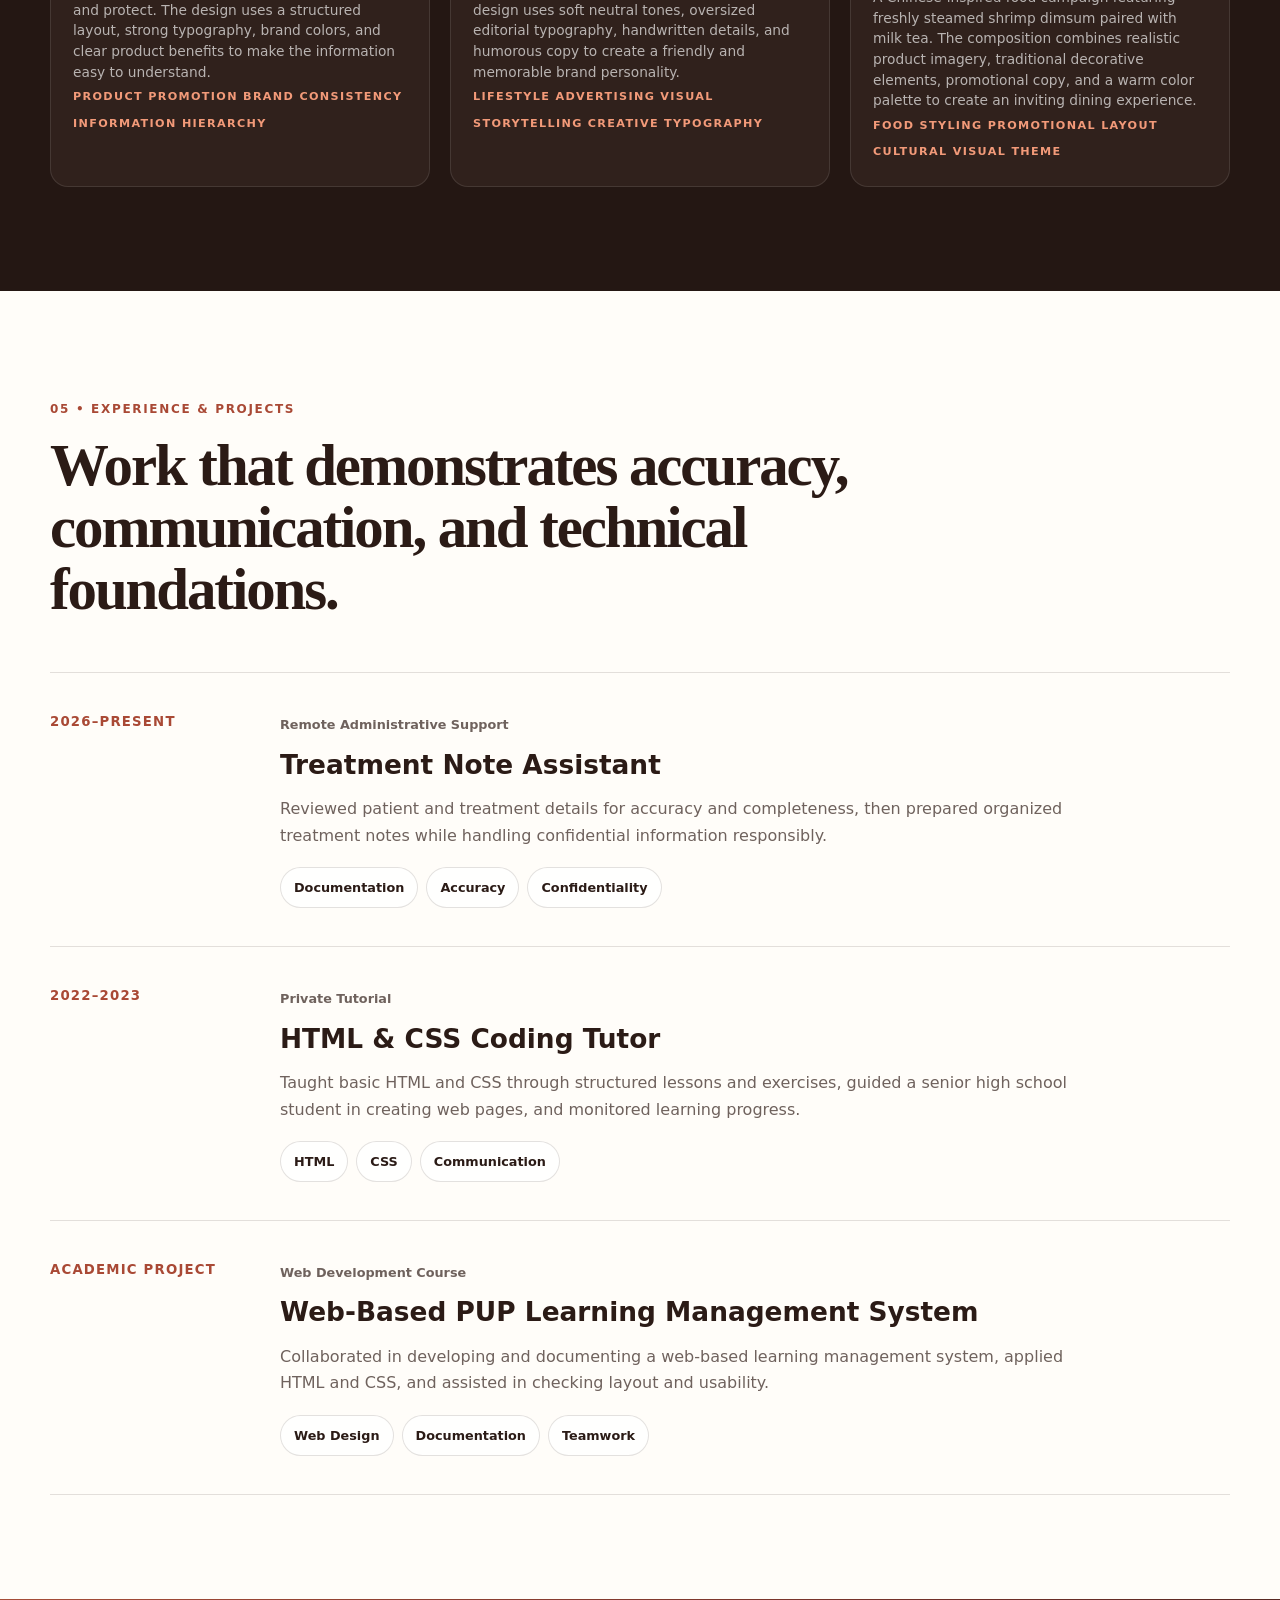
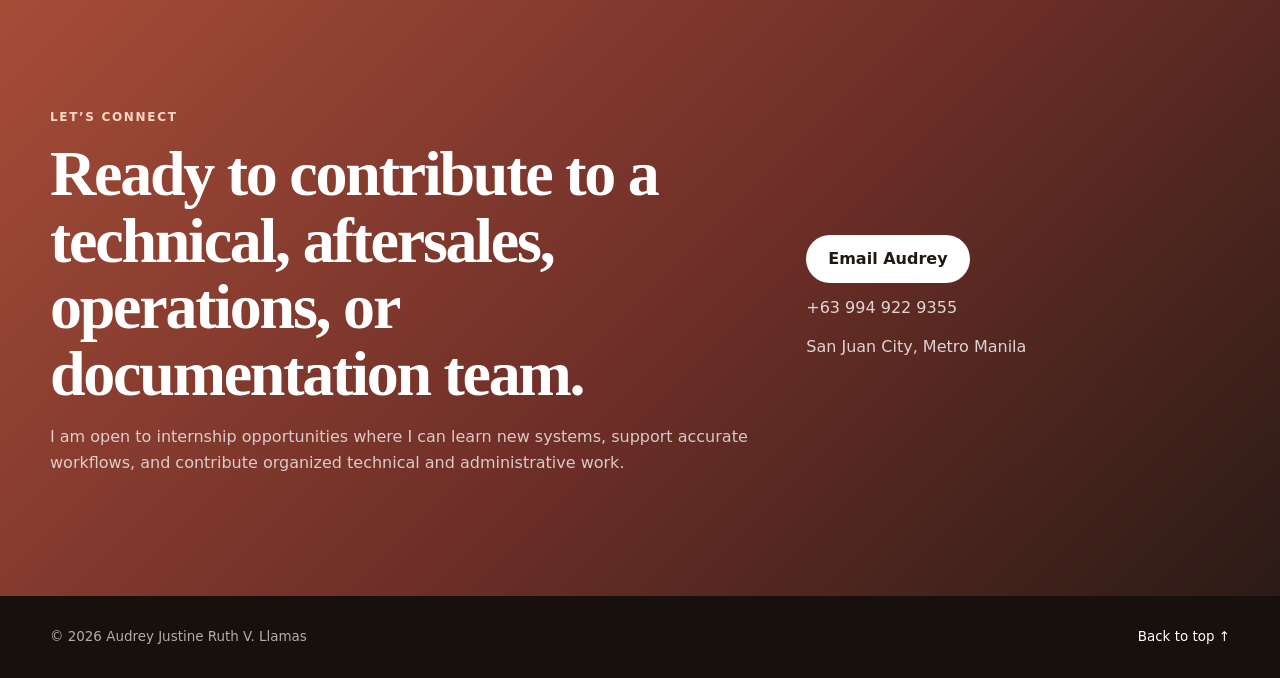
==== commit 7be2ad8a: "Update index.html" ====
--- a/index.html
+++ b/index.html
@@ -5,7 +5,7 @@
   <meta name="viewport" content="width=device-width, initial-scale=1" />
   <meta name="description" content="Portfolio of Audrey Justine Ruth V. Llamas, a graduating BS Computer Science student focused on technical support, documentation, Excel dashboards, web design, and aftersales operations." />
   <meta name="theme-color" content="#6f2f28" />
-  <title>Audrey Llamas | Digital Systems & Research Administration Portfolio</title>
+  <title>Audrey Llamas | Remote Operations, Documentation & Digital Support </title>
   <link rel="icon" href="assets/favicon.svg" type="image/svg+xml" />
   <link rel="stylesheet" href="styles.css" />
 </head>
@@ -18,7 +18,7 @@
         <span class="brand-mark">AL</span>
         <span class="brand-copy">
           <strong>Audrey Llamas</strong>
-          <small>Digital Systems & Research Administration</small>
+          <small>Remote Operations, Documentation & Digital Support</small>
         </span>
       </a>
 
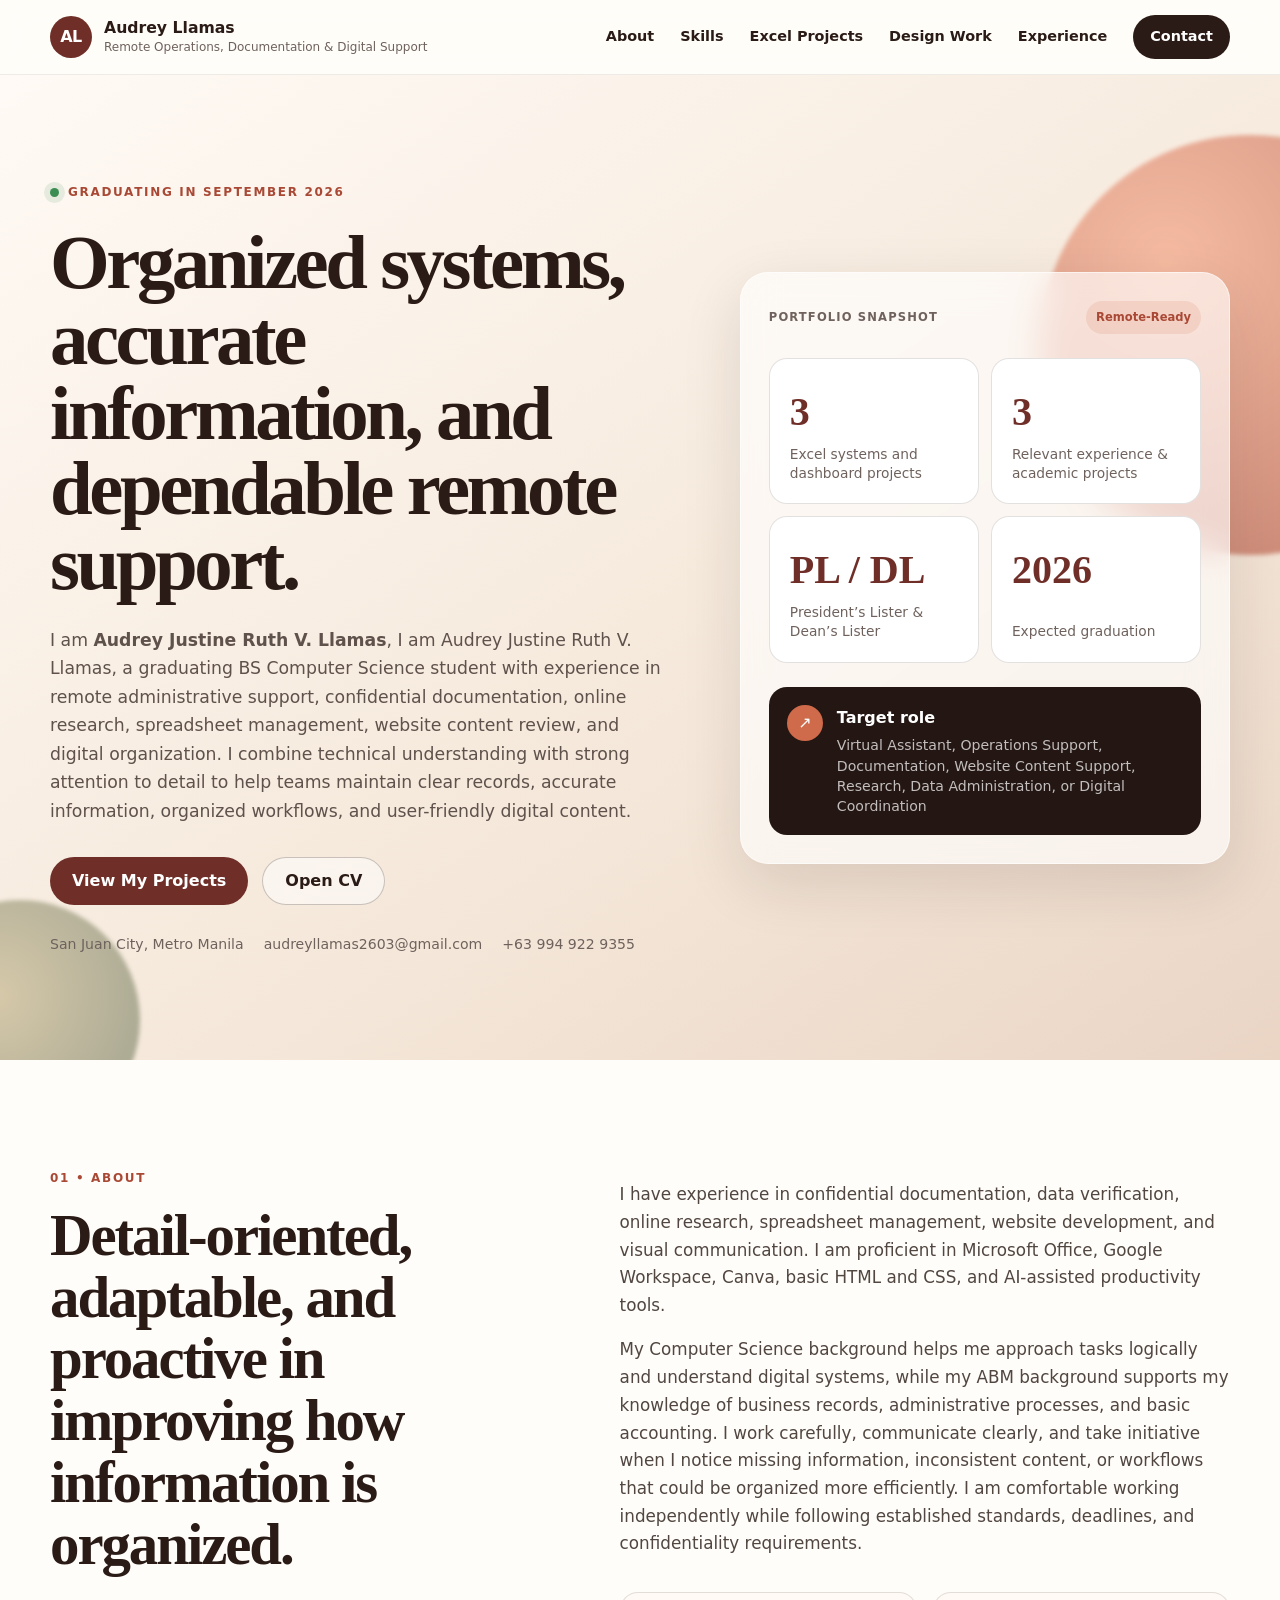
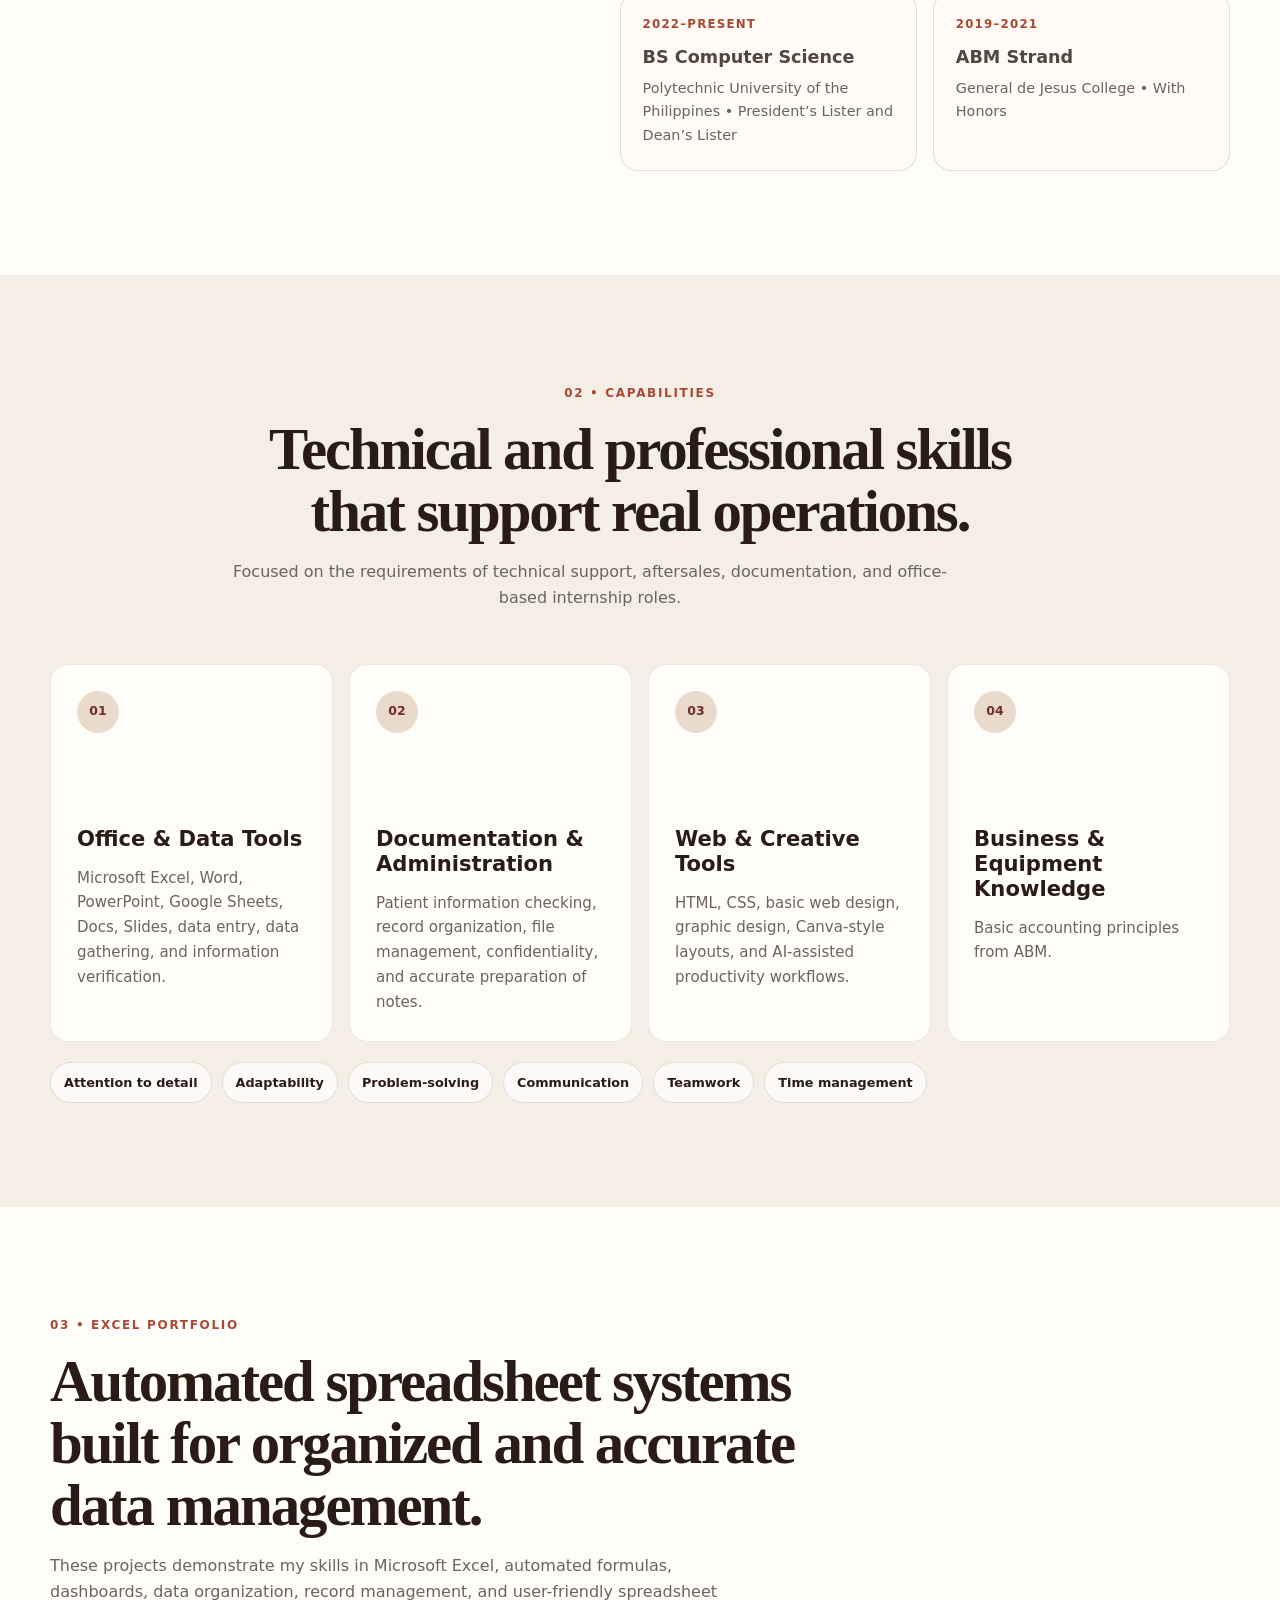
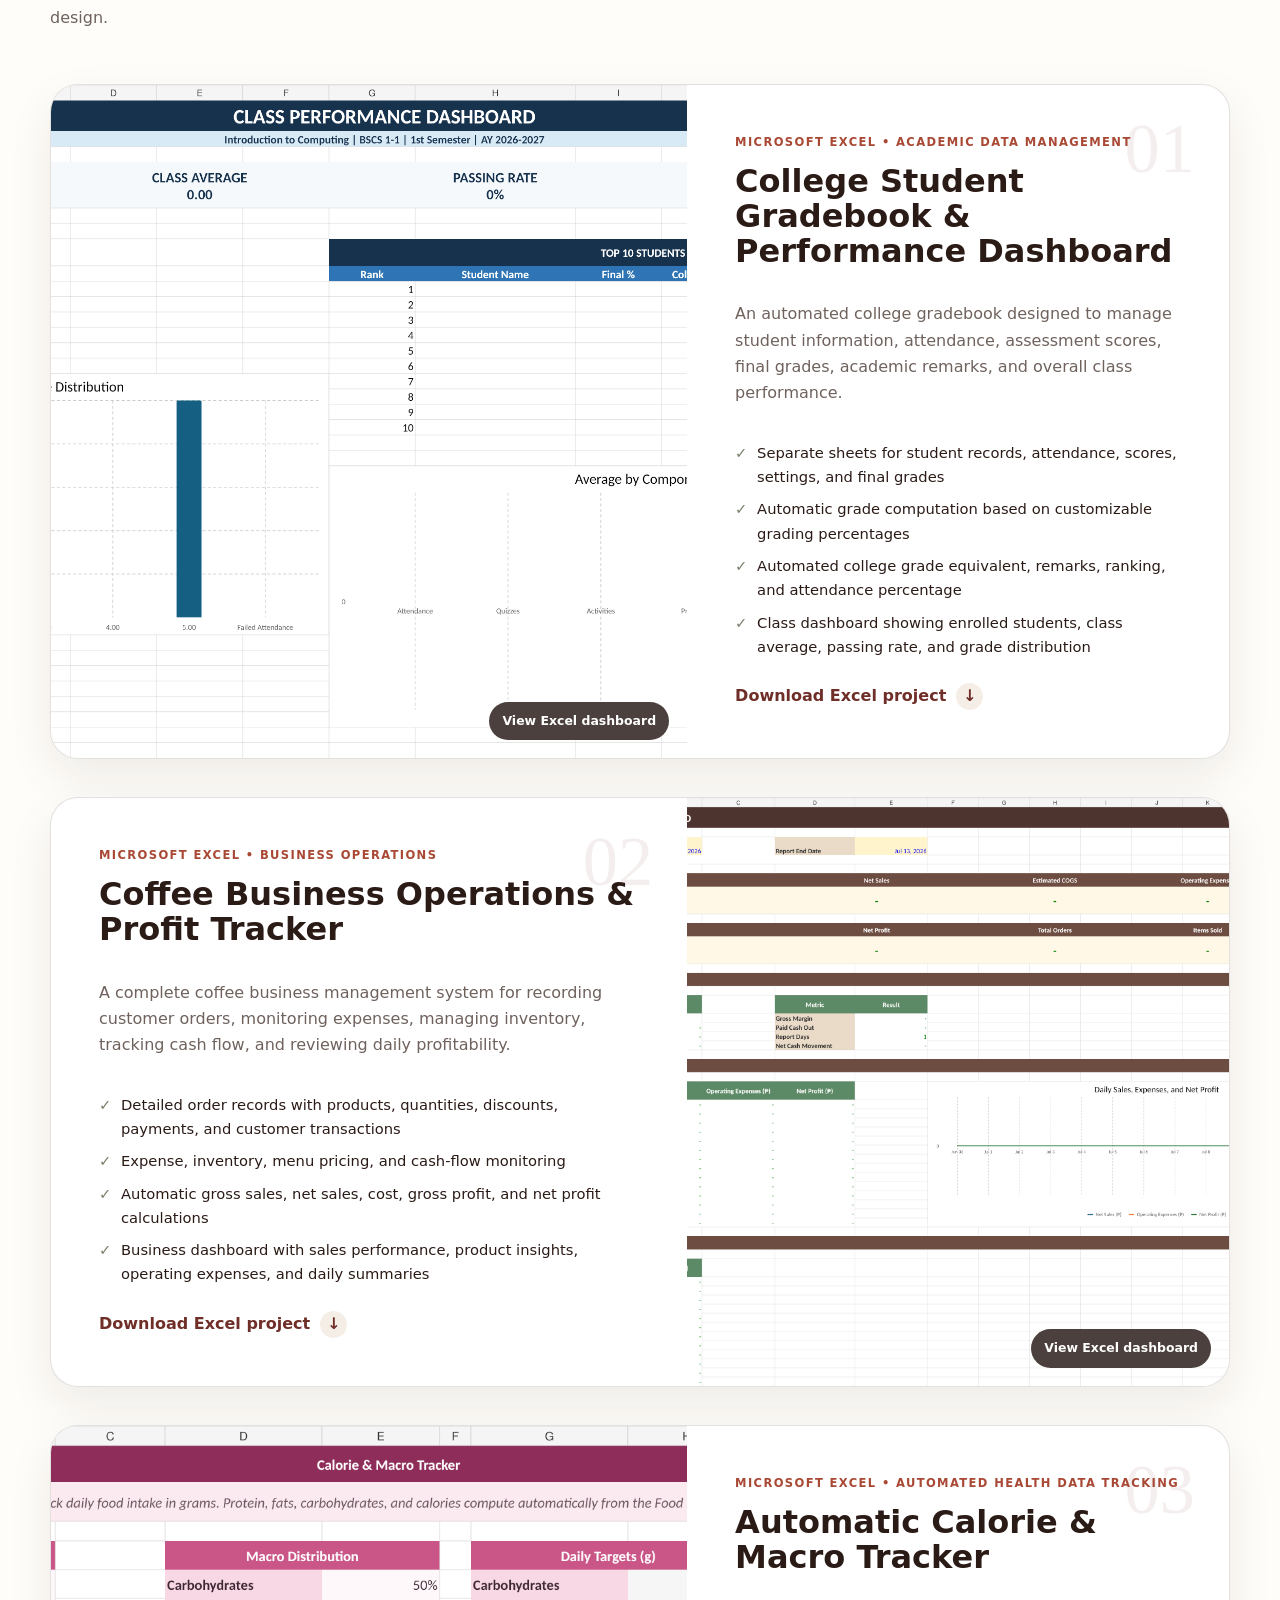
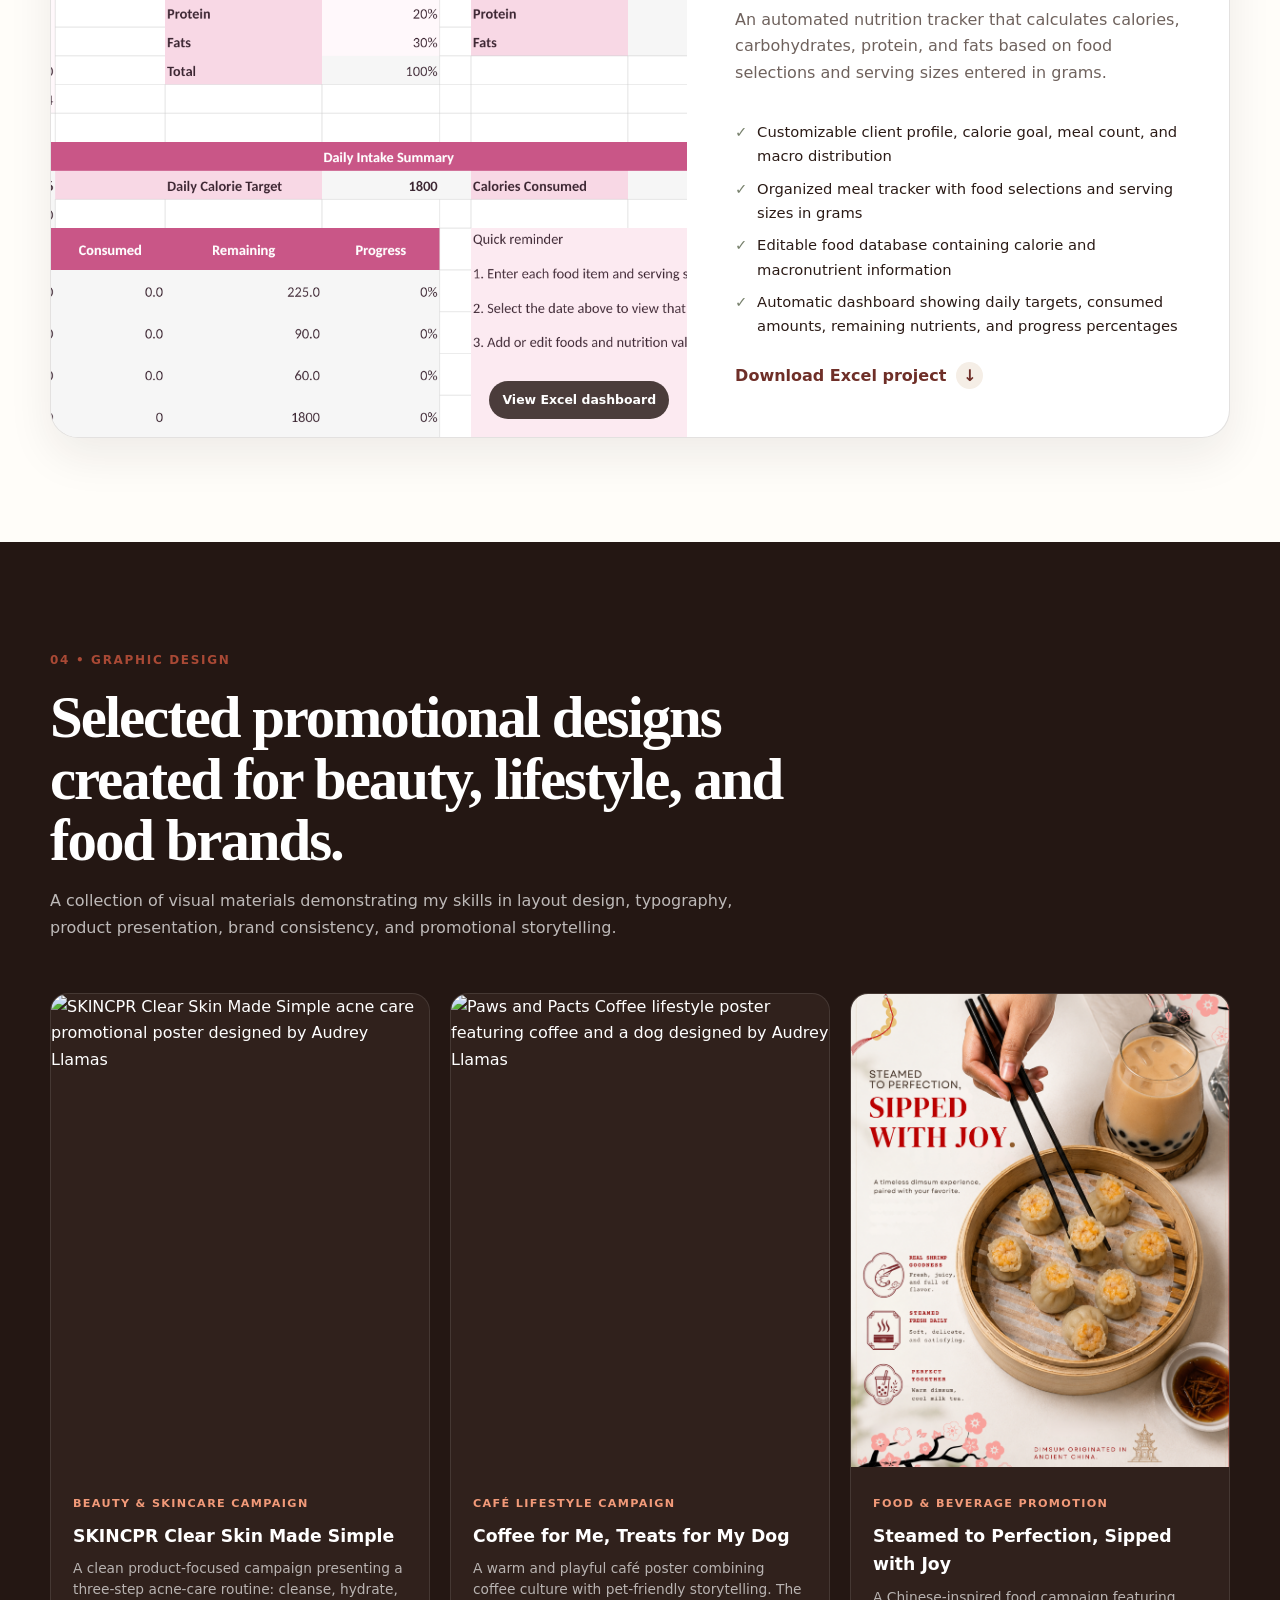
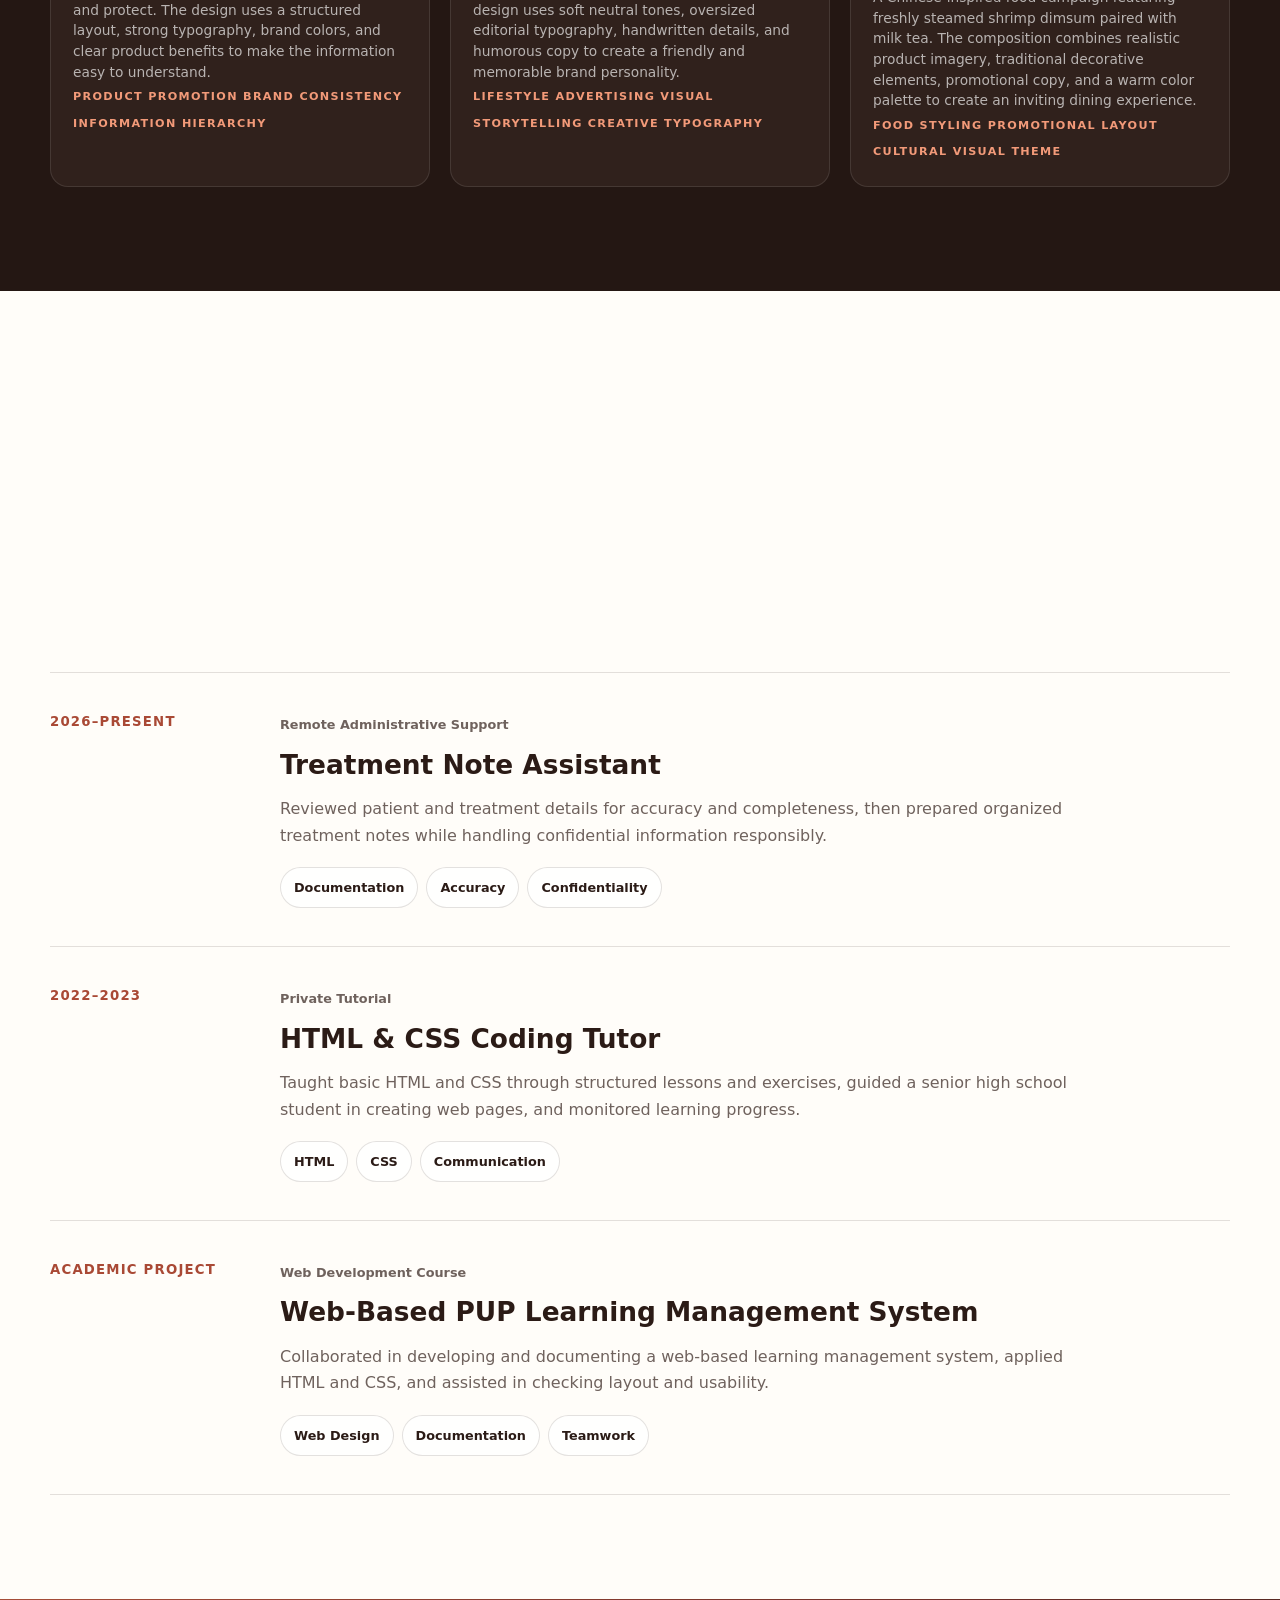
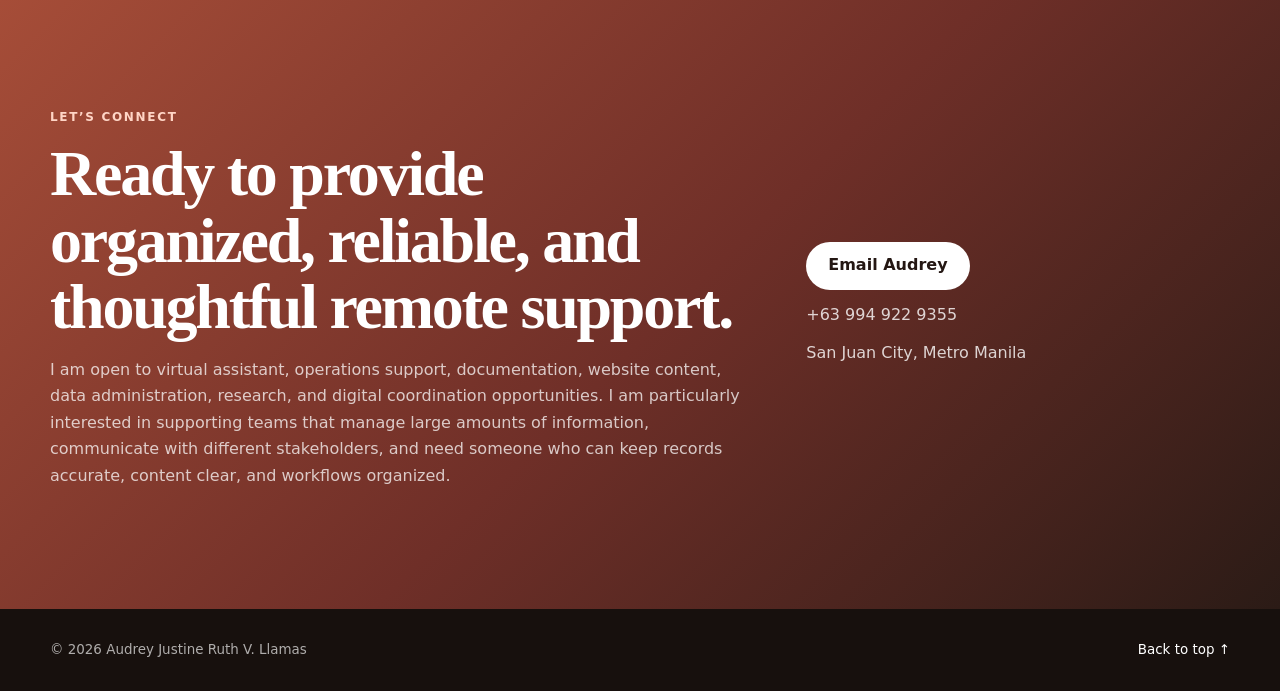
==== commit cc2096d2: "Update index.html" ====
--- a/index.html
+++ b/index.html
@@ -567,8 +567,8 @@
       <div class="container contact-card reveal">
         <div>
           <span class="kicker">Let’s connect</span>
-          <h2>Ready to contribute to a technical, aftersales, operations, or documentation team.</h2>
-          <p>I am open to internship opportunities where I can learn new systems, support accurate workflows, and contribute organized technical and administrative work.</p>
+          <h2>Ready to provide organized, reliable, and thoughtful remote support.</h2>
+          <p>I am open to virtual assistant, operations support, documentation, website content, data administration, research, and digital coordination opportunities. I am particularly interested in supporting teams that manage large amounts of information, communicate with different stakeholders, and need someone who can keep records accurate, content clear, and workflows organized.</p>
         </div>
         <div class="contact-actions">
           <a class="button button-light" href="mailto:audreyllamas2603@gmail.com?subject=Internship%20Opportunity%20for%20Audrey%20Llamas">Email Audrey</a>
